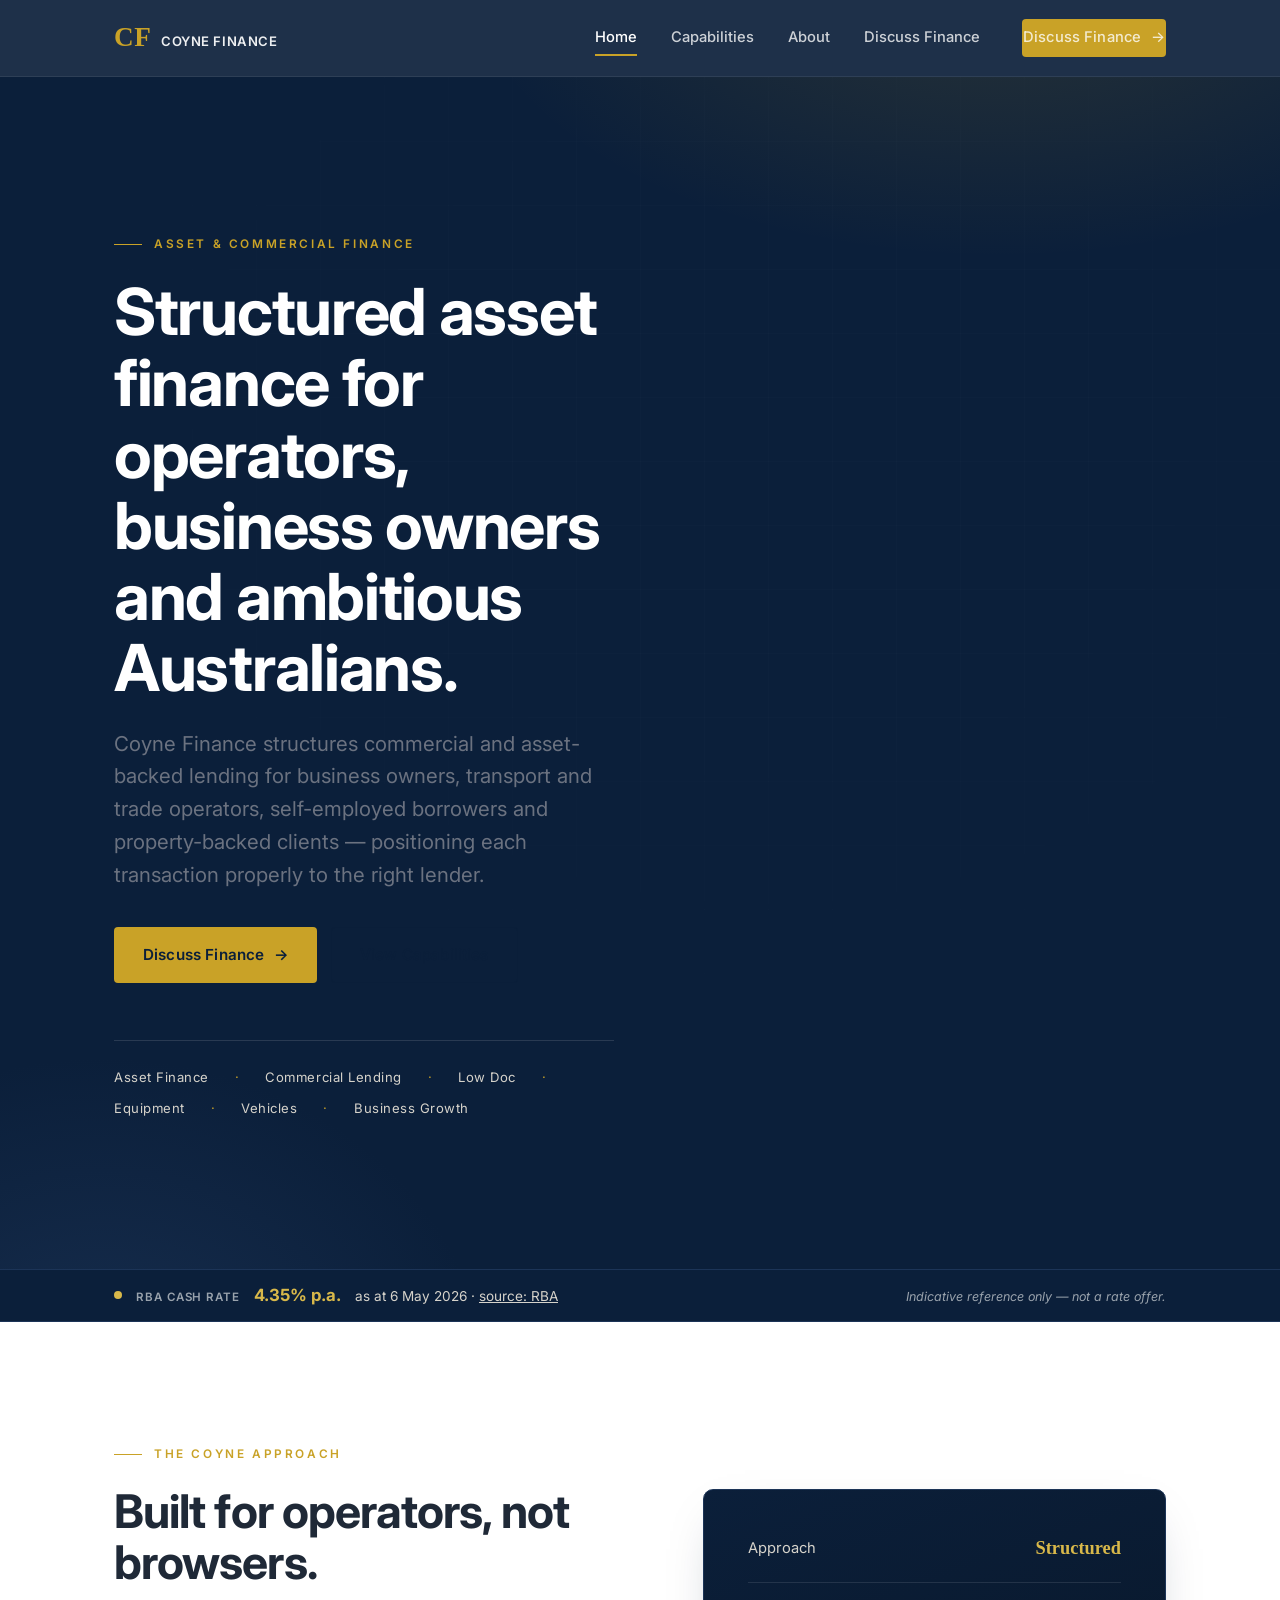
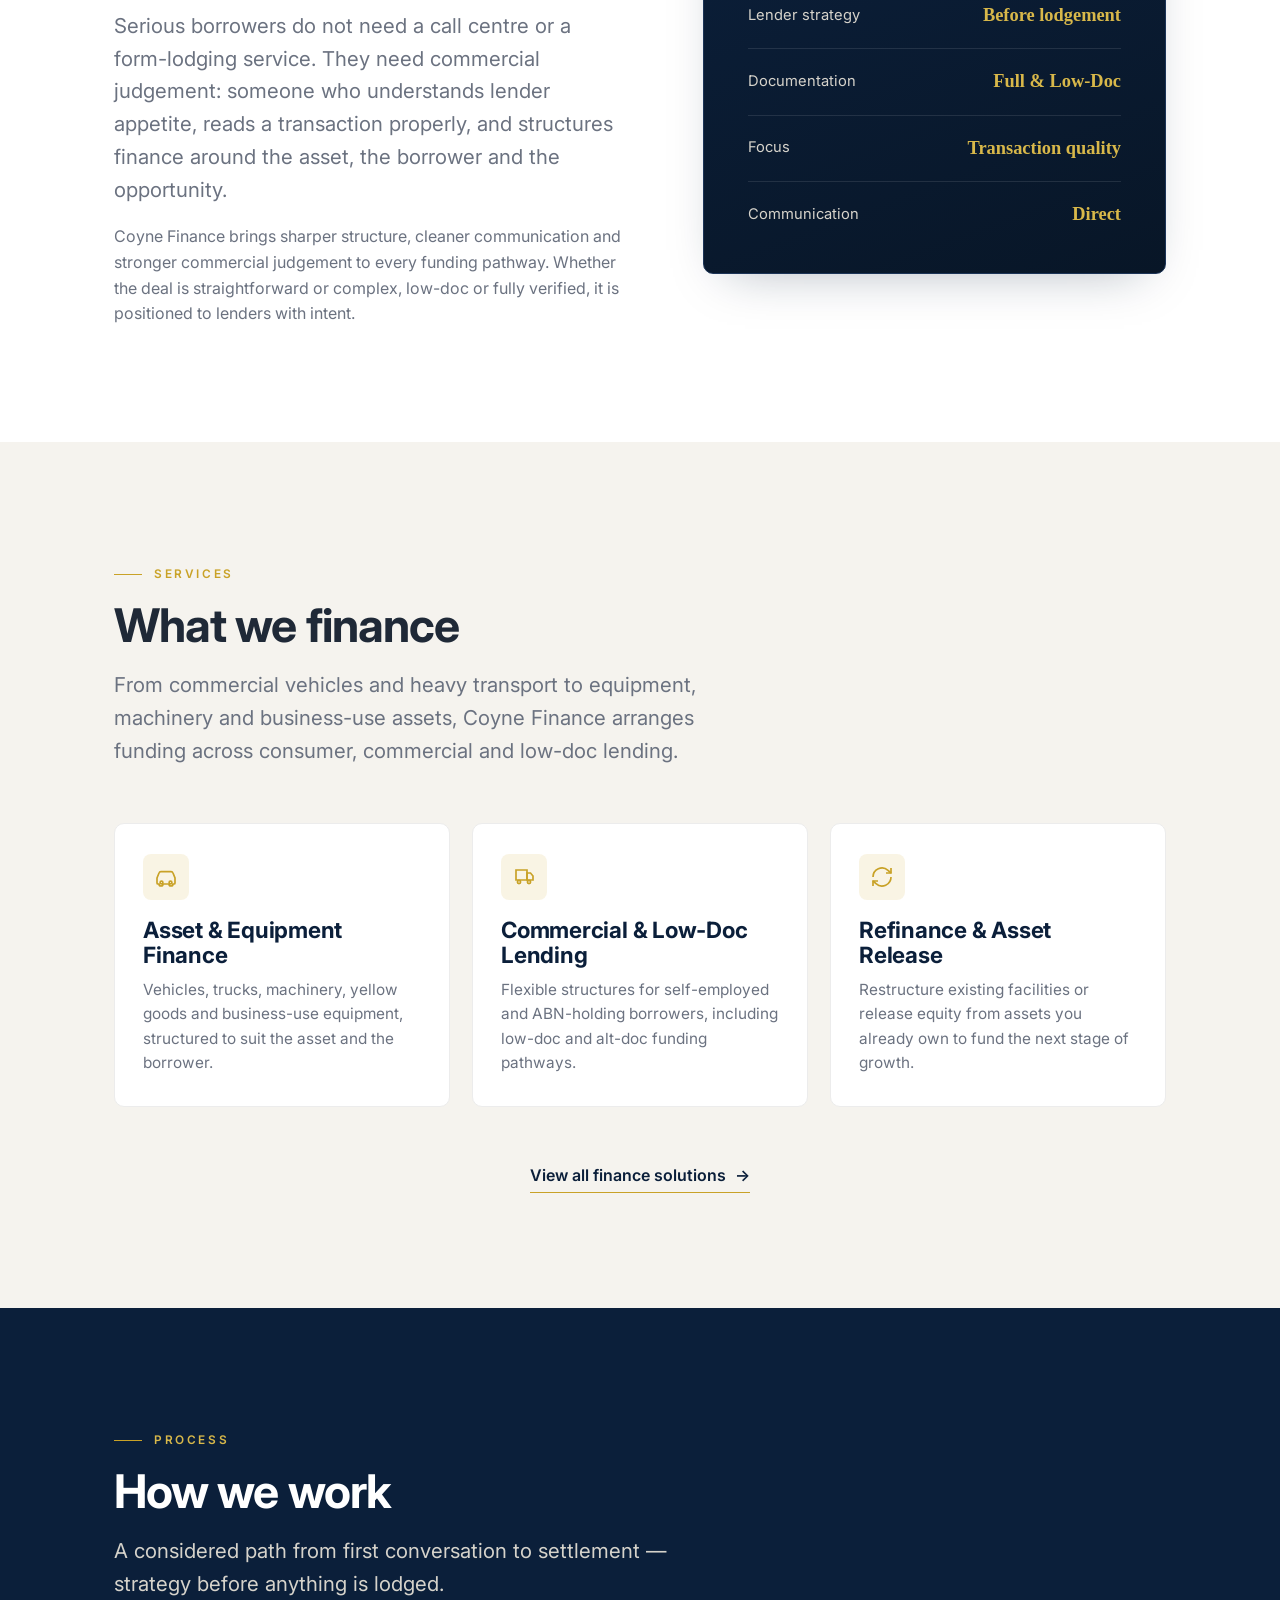
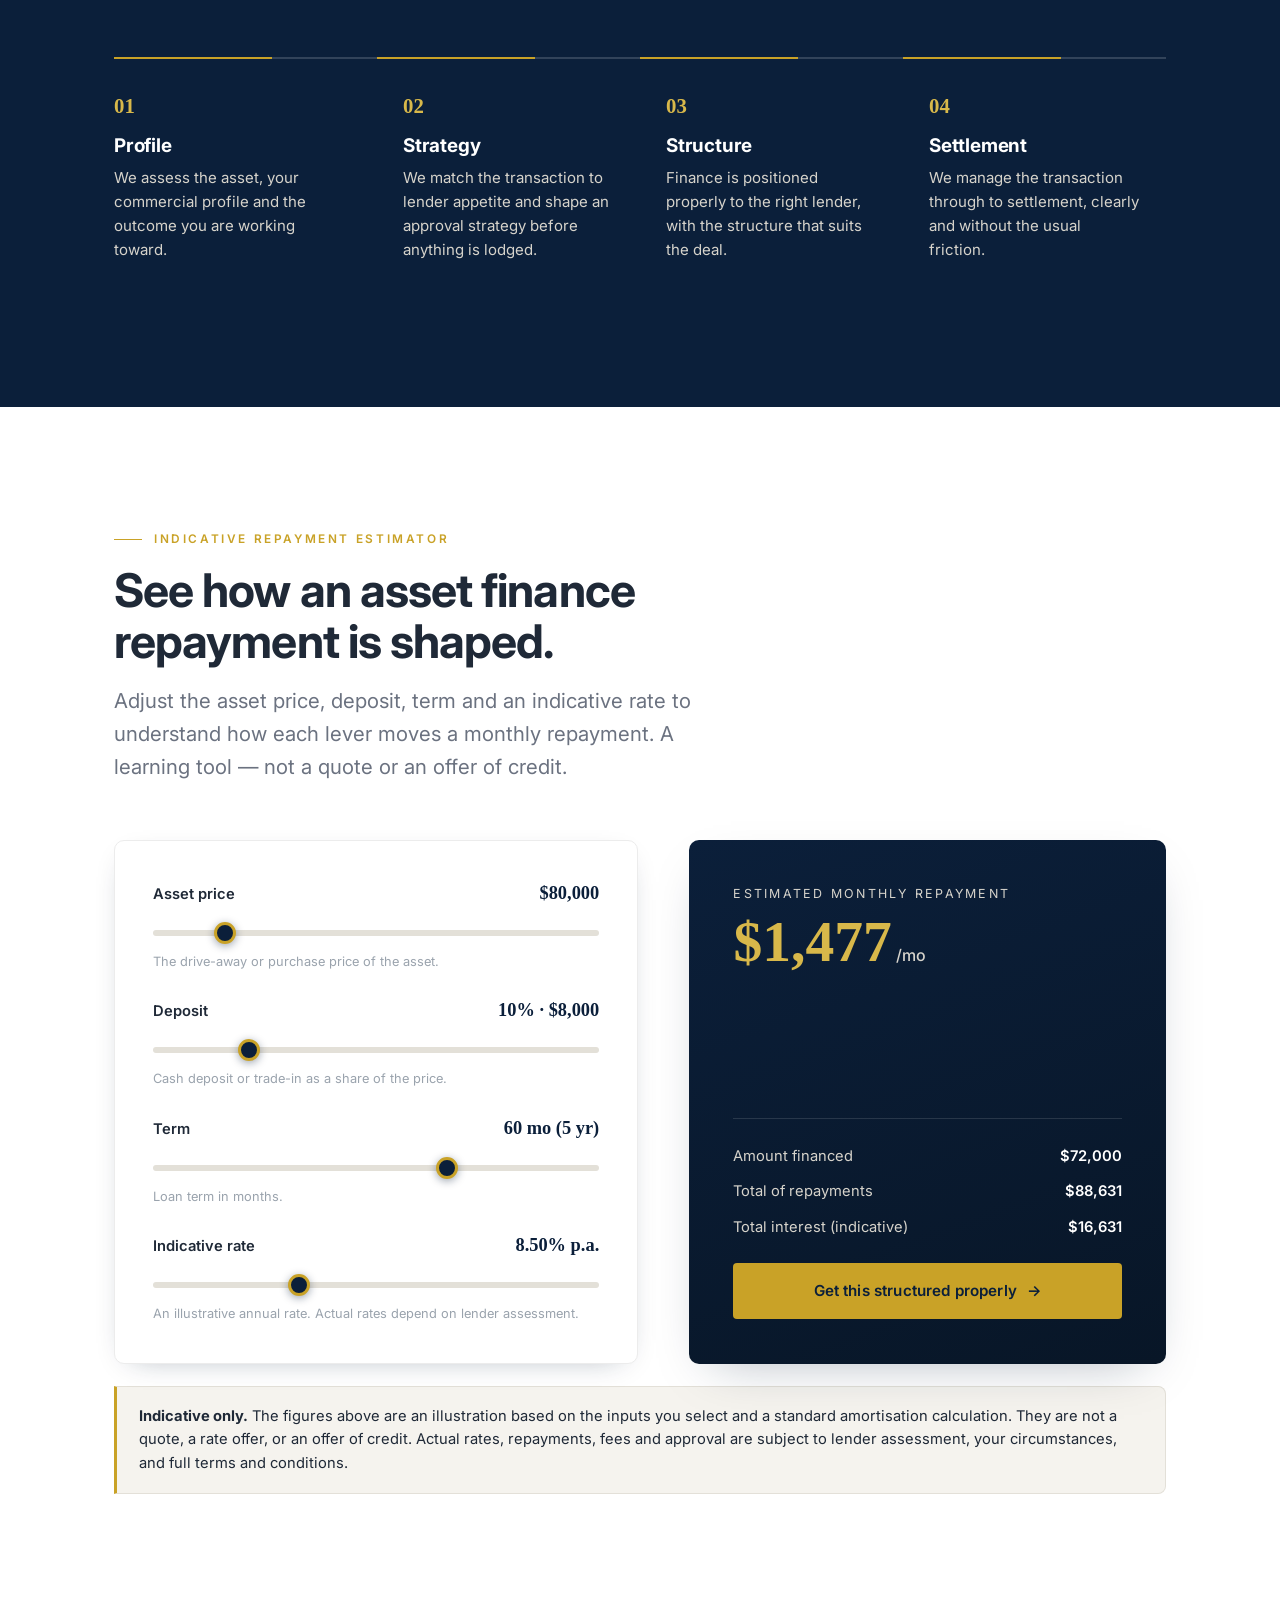
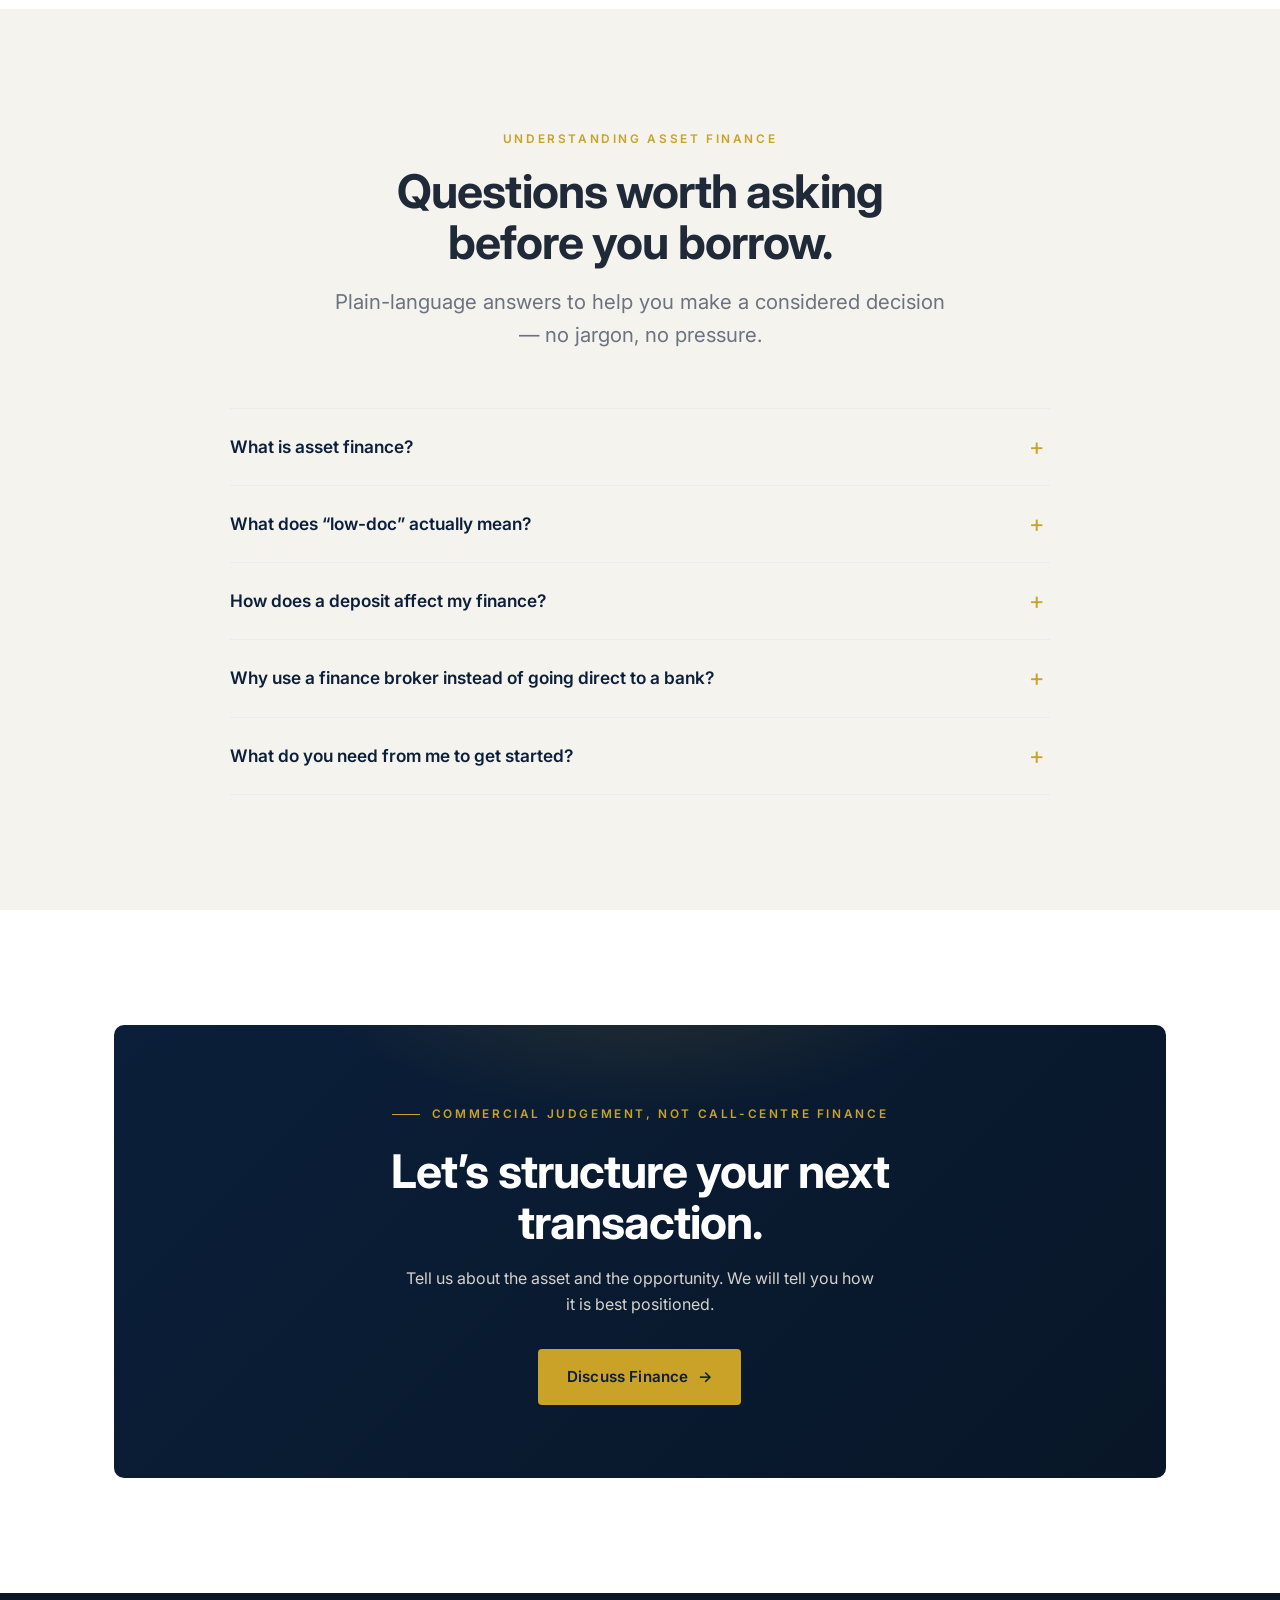
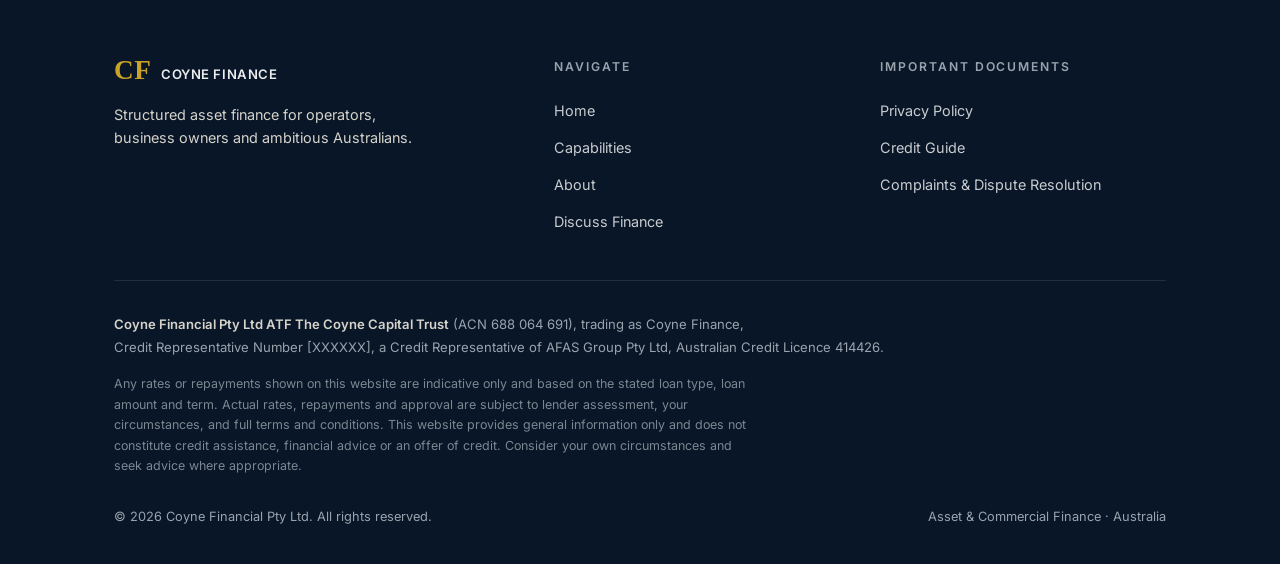
==== index.html @ bd8f5b96 "Launch build: live RBA cash-rate feed, GHL-ready form, deploy config - Add self-updating RBA cash ra" ====
<!DOCTYPE html>
<html lang="en-AU">
<head>
  <meta charset="UTF-8" />
  <meta name="viewport" content="width=device-width, initial-scale=1.0" />
  <title>Coyne Finance | Asset &amp; Commercial Finance · Australia</title>
  <meta name="description" content="Structured asset and commercial finance for business owners, operators and self-employed Australians. Finance positioned properly to lenders, built around the asset, the borrower and the opportunity." />
  <meta name="theme-color" content="#0B1F3A" />
  <link rel="preconnect" href="https://fonts.googleapis.com" />
  <link rel="preconnect" href="https://fonts.gstatic.com" crossorigin />
  <link href="https://fonts.googleapis.com/css2?family=Inter:wght@400;500;600;700&display=swap" rel="stylesheet" />
  <link rel="icon" type="image/svg+xml" href="assets/img/favicon.svg" />
  <link rel="stylesheet" href="assets/css/styles.css" />
</head>
<body>
  <a class="skip-link" href="#main">Skip to content</a>

  <!-- ============ HEADER ============ -->
  <header class="site-header">
    <div class="wrap nav">
      <a class="brand" href="index.html" aria-label="Coyne Finance home">
        <span class="brand__mark">CF</span>
        <span class="brand__name">Coyne Finance</span>
      </a>
      <nav id="nav-links" class="nav__links" aria-label="Primary">
        <a href="index.html" aria-current="page">Home</a>
        <a href="solutions.html">Capabilities</a>
        <a href="about.html">About</a>
        <a href="contact.html">Discuss Finance</a>
        <span class="nav__cta"><a class="btn btn--gold" href="contact.html">Discuss Finance <span class="arrow">→</span></a></span>
      </nav>
      <button class="nav__toggle" aria-label="Toggle menu" aria-expanded="false" aria-controls="nav-links">
        <span></span><span></span><span></span>
      </button>
    </div>
  </header>

  <main id="main">
    <!-- ============ HERO ============ -->
    <section class="hero">
      <div class="wrap">
        <div class="hero__inner">
          <span class="eyebrow" data-reveal>Asset &amp; Commercial Finance</span>
          <h1 class="h-display" data-reveal data-delay="1">Structured asset finance for operators, business owners and ambitious Australians.</h1>
          <p class="lead" data-reveal data-delay="2">Coyne Finance structures commercial and asset-backed lending for business owners, transport and trade operators, self-employed borrowers and property-backed clients — positioning each transaction properly to the right lender.</p>
          <div class="hero__actions" data-reveal data-delay="3">
            <a class="btn btn--gold" href="contact.html">Discuss Finance <span class="arrow">→</span></a>
            <a class="btn btn--ghost" href="solutions.html">View Capabilities</a>
          </div>
          <div class="proof-strip" data-reveal data-delay="4">
            <span>Asset Finance</span><span>Commercial Lending</span><span>Low Doc</span><span>Equipment</span><span>Vehicles</span><span>Business Growth</span>
          </div>
        </div>
      </div>
    </section>

    <!-- ============ LIVE RBA CASH RATE (auto-updated) ============ -->
    <aside class="rate-band" id="rate-band" aria-label="Current RBA cash rate" hidden>
      <div class="wrap rate-band__inner">
        <span class="rate-band__pulse" aria-hidden="true"></span>
        <span class="rate-band__label">RBA cash rate</span>
        <span class="rate-band__value" data-cash-rate>—</span>
        <span class="rate-band__meta">
          as at <time data-cash-rate-effective>—</time> ·
          <a href="https://www.rba.gov.au/statistics/cash-rate/" target="_blank" rel="noopener">source: RBA</a>
        </span>
        <span class="rate-band__note">Indicative reference only — not a rate offer.</span>
      </div>
    </aside>

    <!-- ============ BUILT FOR OPERATORS ============ -->
    <section class="section">
      <div class="wrap split">
        <div data-reveal>
          <span class="eyebrow">The Coyne approach</span>
          <h2 class="mt-s">Built for operators, not browsers.</h2>
          <p class="lead mt-s">Serious borrowers do not need a call centre or a form-lodging service. They need commercial judgement: someone who understands lender appetite, reads a transaction properly, and structures finance around the asset, the borrower and the opportunity.</p>
          <p class="muted mt-s">Coyne Finance brings sharper structure, cleaner communication and stronger commercial judgement to every funding pathway. Whether the deal is straightforward or complex, low-doc or fully verified, it is positioned to lenders with intent.</p>
        </div>
        <div class="panel" data-reveal data-delay="1">
          <div class="panel__row"><span class="k">Approach</span><span class="v">Structured</span></div>
          <div class="panel__row"><span class="k">Lender strategy</span><span class="v">Before lodgement</span></div>
          <div class="panel__row"><span class="k">Documentation</span><span class="v">Full &amp; Low-Doc</span></div>
          <div class="panel__row"><span class="k">Focus</span><span class="v">Transaction quality</span></div>
          <div class="panel__row"><span class="k">Communication</span><span class="v">Direct</span></div>
        </div>
      </div>
    </section>

    <!-- ============ WHAT WE FINANCE ============ -->
    <section class="section section--cream">
      <div class="wrap">
        <div class="s-head" data-reveal>
          <span class="eyebrow">Services</span>
          <h2>What we finance</h2>
          <p class="lead">From commercial vehicles and heavy transport to equipment, machinery and business-use assets, Coyne Finance arranges funding across consumer, commercial and low-doc lending.</p>
        </div>
        <div class="grid grid--3 mt-l">
          <article class="card" data-reveal>
            <div class="card__icon" aria-hidden="true"><svg viewBox="0 0 24 24" fill="none" stroke="currentColor" stroke-width="1.7"><path d="M3 13l2-5a2 2 0 0 1 1.9-1.3h10.2A2 2 0 0 1 19 8l2 5v5a1 1 0 0 1-1 1h-1a2 2 0 0 1-4 0H9a2 2 0 0 1-4 0H4a1 1 0 0 1-1-1z"/><circle cx="7.5" cy="17.5" r="1.4"/><circle cx="16.5" cy="17.5" r="1.4"/></svg></div>
            <h3>Asset &amp; Equipment Finance</h3>
            <p>Vehicles, trucks, machinery, yellow goods and business-use equipment, structured to suit the asset and the borrower.</p>
          </article>
          <article class="card" data-reveal data-delay="1">
            <div class="card__icon" aria-hidden="true"><svg viewBox="0 0 24 24" fill="none" stroke="currentColor" stroke-width="1.7"><path d="M4 5h11v10H4z"/><path d="M15 8h3.5L21 11v4h-6z"/><circle cx="7" cy="17" r="1.6"/><circle cx="17" cy="17" r="1.6"/></svg></div>
            <h3>Commercial &amp; Low-Doc Lending</h3>
            <p>Flexible structures for self-employed and ABN-holding borrowers, including low-doc and alt-doc funding pathways.</p>
          </article>
          <article class="card" data-reveal data-delay="2">
            <div class="card__icon" aria-hidden="true"><svg viewBox="0 0 24 24" fill="none" stroke="currentColor" stroke-width="1.7"><path d="M3 12a9 9 0 0 1 15-6.7L21 8"/><path d="M21 3v5h-5"/><path d="M21 12a9 9 0 0 1-15 6.7L3 16"/><path d="M3 21v-5h5"/></svg></div>
            <h3>Refinance &amp; Asset Release</h3>
            <p>Restructure existing facilities or release equity from assets you already own to fund the next stage of growth.</p>
          </article>
        </div>
        <div class="center mt-l" data-reveal>
          <a class="textlink" href="solutions.html">View all finance solutions <span class="arrow">→</span></a>
        </div>
      </div>
    </section>

    <!-- ============ HOW WE WORK ============ -->
    <section class="section section--navy">
      <div class="wrap">
        <div class="s-head" data-reveal>
          <span class="eyebrow">Process</span>
          <h2>How we work</h2>
          <p class="lead">A considered path from first conversation to settlement — strategy before anything is lodged.</p>
        </div>
        <div class="steps mt-l">
          <div class="step">
            <span class="step__n">01</span>
            <h3>Profile</h3>
            <p>We assess the asset, your commercial profile and the outcome you are working toward.</p>
          </div>
          <div class="step">
            <span class="step__n">02</span>
            <h3>Strategy</h3>
            <p>We match the transaction to lender appetite and shape an approval strategy before anything is lodged.</p>
          </div>
          <div class="step">
            <span class="step__n">03</span>
            <h3>Structure</h3>
            <p>Finance is positioned properly to the right lender, with the structure that suits the deal.</p>
          </div>
          <div class="step">
            <span class="step__n">04</span>
            <h3>Settlement</h3>
            <p>We manage the transaction through to settlement, clearly and without the usual friction.</p>
          </div>
        </div>
      </div>
    </section>

    <!-- ============ CALCULATOR (educational / interactive) ============ -->
    <section class="section" id="calculator">
      <div class="wrap">
        <div class="s-head" data-reveal>
          <span class="eyebrow">Indicative repayment estimator</span>
          <h2>See how an asset finance repayment is shaped.</h2>
          <p class="lead">Adjust the asset price, deposit, term and an indicative rate to understand how each lever moves a monthly repayment. A learning tool — not a quote or an offer of credit.</p>
        </div>

        <div class="calc mt-l" id="calc">
          <div class="calc__controls" data-reveal>
            <div class="field">
              <label for="c-price">Asset price <span class="out" id="o-price">$80,000</span></label>
              <input type="range" id="c-price" min="10000" max="500000" step="5000" value="80000" />
              <p class="field__hint">The drive-away or purchase price of the asset.</p>
            </div>
            <div class="field">
              <label for="c-deposit">Deposit <span class="out" id="o-deposit">10% · $8,000</span></label>
              <input type="range" id="c-deposit" min="0" max="50" step="5" value="10" />
              <p class="field__hint">Cash deposit or trade-in as a share of the price.</p>
            </div>
            <div class="field">
              <label for="c-term">Term <span class="out" id="o-term">60 mo (5 yr)</span></label>
              <input type="range" id="c-term" min="12" max="84" step="12" value="60" />
              <p class="field__hint">Loan term in months.</p>
            </div>
            <div class="field">
              <label for="c-rate">Indicative rate <span class="out" id="o-rate">8.50% p.a.</span></label>
              <input type="range" id="c-rate" min="5" max="16" step="0.25" value="8.5" />
              <p class="field__hint">An illustrative annual rate. Actual rates depend on lender assessment.</p>
            </div>
          </div>

          <div class="calc__result" data-reveal data-delay="1">
            <span class="label">Estimated monthly repayment</span>
            <div class="calc__amount" id="o-repay">$0<small> /mo</small></div>
            <div class="calc__break">
              <div><span class="k">Amount financed</span><span class="v" id="b-financed">$0</span></div>
              <div><span class="k">Total of repayments</span><span class="v" id="b-total">$0</span></div>
              <div><span class="k">Total interest (indicative)</span><span class="v" id="b-interest">$0</span></div>
            </div>
            <div class="calc__cta">
              <a class="btn btn--gold" href="contact.html">Get this structured properly <span class="arrow">→</span></a>
            </div>
          </div>
        </div>

        <p class="note-box" data-reveal>
          <strong>Indicative only.</strong> The figures above are an illustration based on the inputs you select and a standard amortisation calculation. They are not a quote, a rate offer, or an offer of credit. Actual rates, repayments, fees and approval are subject to lender assessment, your circumstances, and full terms and conditions.
        </p>
      </div>
    </section>

    <!-- ============ EDUCATIONAL FAQ ============ -->
    <section class="section section--cream">
      <div class="wrap">
        <div class="s-head s-head--center" data-reveal>
          <span class="eyebrow">Understanding asset finance</span>
          <h2>Questions worth asking before you borrow.</h2>
          <p class="lead" style="margin-inline:auto;">Plain-language answers to help you make a considered decision — no jargon, no pressure.</p>
        </div>

        <div class="faq mt-l" data-reveal>
          <div class="acc">
            <div class="acc__item">
              <button class="acc__btn" aria-expanded="false" aria-controls="faq1">What is asset finance?</button>
              <div class="acc__panel" id="faq1" role="region">
                <div class="acc__panel-inner">
                  <p>Asset finance is funding used to acquire a specific asset — a vehicle, truck, piece of equipment or machinery — where the asset itself typically supports the loan. Because the lender can see exactly what is being funded, these facilities can often be structured more efficiently than unsecured lending.</p>
                  <p>It is commonly used by business owners and operators to acquire productive assets without tying up working capital.</p>
                </div>
              </div>
            </div>
            <div class="acc__item">
              <button class="acc__btn" aria-expanded="false" aria-controls="faq2">What does “low-doc” actually mean?</button>
              <div class="acc__panel" id="faq2" role="region">
                <div class="acc__panel-inner">
                  <p>Low-doc (and alt-doc) lending refers to funding pathways designed for borrowers whose income documentation is more complex than a payslip — typically the self-employed and ABN holders. Instead of standard payslips, lenders may consider other evidence of capacity such as business activity statements, bank statements or an accountant’s declaration, depending on the lender and the structure.</p>
                  <p>Requirements vary between lenders. Part of the work is matching your profile to a lender whose policy suits it.</p>
                </div>
              </div>
            </div>
            <div class="acc__item">
              <button class="acc__btn" aria-expanded="false" aria-controls="faq3">How does a deposit affect my finance?</button>
              <div class="acc__panel" id="faq3" role="region">
                <div class="acc__panel-inner">
                  <p>A deposit (which can include a cash contribution or a trade-in) reduces the amount you need to finance. A lower amount financed generally means lower total interest over the life of the facility, and can influence the structure and the lenders available to you.</p>
                  <p>There is no single “right” deposit — it depends on the asset, your cash flow and your objectives. The estimator above lets you see the effect for yourself.</p>
                </div>
              </div>
            </div>
            <div class="acc__item">
              <button class="acc__btn" aria-expanded="false" aria-controls="faq4">Why use a finance broker instead of going direct to a bank?</button>
              <div class="acc__panel" id="faq4" role="region">
                <div class="acc__panel-inner">
                  <p>A single bank can only offer its own products and its own credit policy. A broker with access to a panel of lenders can position your transaction to the lender most likely to support it — and structure it before anything is lodged, rather than submitting an application and hoping.</p>
                  <p>The aim is fewer wasted enquiries, a structure that suits the deal, and clearer communication throughout.</p>
                </div>
              </div>
            </div>
            <div class="acc__item">
              <button class="acc__btn" aria-expanded="false" aria-controls="faq5">What do you need from me to get started?</button>
              <div class="acc__panel" id="faq5" role="region">
                <div class="acc__panel-inner">
                  <p>To begin, it helps to know the asset you are looking at, the approximate amount, and a little about your business or employment profile. From there we review the detail and come back to you on how the transaction is best structured.</p>
                  <p>You can start the conversation through the <a class="textlink" href="contact.html" style="display:inline;border:0;color:var(--navy);">Discuss Finance</a> form.</p>
                </div>
              </div>
            </div>
          </div>
        </div>
      </div>
    </section>

    <!-- ============ FOUNDER / FINAL CTA ============ -->
    <section class="section">
      <div class="wrap">
        <div class="cta-band" data-reveal>
          <span class="eyebrow" style="justify-content:center;">Commercial judgement, not call-centre finance</span>
          <h2 class="mt-s">Let’s structure your next transaction.</h2>
          <p>Tell us about the asset and the opportunity. We will tell you how it is best positioned.</p>
          <a class="btn btn--gold" href="contact.html">Discuss Finance <span class="arrow">→</span></a>
        </div>
      </div>
    </section>
  </main>

  <!-- ============ FOOTER ============ -->
  <footer class="site-footer">
    <div class="wrap">
      <div class="footer-top">
        <div>
          <a class="brand" href="index.html"><span class="brand__mark">CF</span><span class="brand__name">Coyne Finance</span></a>
          <p class="footer-tagline">Structured asset finance for operators, business owners and ambitious Australians.</p>
        </div>
        <div class="footer-col">
          <h4>Navigate</h4>
          <a href="index.html">Home</a>
          <a href="solutions.html">Capabilities</a>
          <a href="about.html">About</a>
          <a href="contact.html">Discuss Finance</a>
        </div>
        <div class="footer-col">
          <h4>Important documents</h4>
          <a href="privacy.html">Privacy Policy</a>
          <a href="credit-guide.html">Credit Guide</a>
          <a href="complaints.html">Complaints &amp; Dispute Resolution</a>
        </div>
      </div>

      <!-- COMPLIANCE — CONFIRM CREDIT REP NUMBER BEFORE LAUNCH -->
      <div class="compliance">
        <strong>Coyne Financial Pty Ltd ATF The Coyne Capital Trust</strong> (ACN 688 064 691), trading as Coyne Finance,<br />
        Credit Representative Number <!-- TODO: confirm before launch -->[XXXXXX], a Credit Representative of AFAS Group Pty Ltd, Australian Credit Licence 414426.
      </div>
      <p class="disclaimer">
        Any rates or repayments shown on this website are indicative only and based on the stated loan type, loan amount and term. Actual rates, repayments and approval are subject to lender assessment, your circumstances, and full terms and conditions. This website provides general information only and does not constitute credit assistance, financial advice or an offer of credit. Consider your own circumstances and seek advice where appropriate.
      </p>

      <div class="footer-bottom">
        <span>© <span id="year">2026</span> Coyne Financial Pty Ltd. All rights reserved.</span>
        <span>Asset &amp; Commercial Finance · Australia</span>
      </div>
    </div>
  </footer>

  <script src="assets/js/main.js"></script>
</body>
</html>
---- assets/css/styles.css ----
/* =====================================================================
   Coyne Finance — Brand Stylesheet
   Palette + type drawn directly from the approved Brand Guidelines (v1.0)
   Navy #0B1F3A · Gold #C9A227 · Ink #1F2937 · Cream #F5F3EE
   ===================================================================== */

:root {
  /* Brand palette (exact from brand guide) */
  --navy:        #0B1F3A;
  --navy-deep:   #081627;
  --navy-line:   #1c3457;
  --gold:        #C9A227;
  --gold-soft:   #D8B84A;
  --ink:         #1F2937;
  --slate:       #6B7280;
  --mist:        #9AA3AD;
  --green:       #2F6B3F;
  --red:         #9B2C2C;
  --stone:       #D6D3CB;
  --stone-light: #E3E0D8;
  --cream:       #F5F3EE;
  --line:        #ECECEC;
  --white:       #FFFFFF;

  /* Type */
  --serif: Georgia, "Times New Roman", "Liberation Serif", serif;
  --sans: "Inter", -apple-system, BlinkMacSystemFont, "Helvetica Neue", Arial, sans-serif;

  /* System */
  --maxw: 1180px;
  --gutter: clamp(20px, 5vw, 64px);
  --radius: 4px;
  --radius-lg: 10px;
  --shadow: 0 18px 50px -24px rgba(11, 31, 58, 0.35);
  --shadow-soft: 0 8px 30px -18px rgba(11, 31, 58, 0.45);
  --ease: cubic-bezier(0.22, 1, 0.36, 1);
}

/* ---------- Reset ---------- */
*, *::before, *::after { box-sizing: border-box; }
* { margin: 0; }
html { scroll-behavior: smooth; -webkit-text-size-adjust: 100%; }
@media (prefers-reduced-motion: reduce) {
  html { scroll-behavior: auto; }
  *, *::before, *::after { animation-duration: 0.001ms !important; transition-duration: 0.001ms !important; }
}
body {
  font-family: var(--sans);
  color: var(--ink);
  background: var(--white);
  line-height: 1.6;
  -webkit-font-smoothing: antialiased;
  text-rendering: optimizeLegibility;
}
img { max-width: 100%; display: block; }
a { color: inherit; text-decoration: none; }
button { font-family: inherit; cursor: pointer; }
:focus-visible { outline: 2px solid var(--gold); outline-offset: 3px; }

/* ---------- Layout ---------- */
.wrap { max-width: var(--maxw); margin: 0 auto; padding-inline: var(--gutter); }
.section { padding-block: clamp(64px, 9vw, 128px); }
.section--tight { padding-block: clamp(48px, 6vw, 80px); }
.section--cream { background: var(--cream); }
.section--navy { background: var(--navy); color: var(--white); }
.section--stone { background: var(--stone-light); }

/* ---------- Type scale ---------- */
.eyebrow {
  font-size: 0.74rem;
  letter-spacing: 0.22em;
  text-transform: uppercase;
  font-weight: 600;
  color: var(--gold);
  display: inline-flex;
  align-items: center;
  gap: 12px;
}
.eyebrow::before {
  content: "";
  width: 28px; height: 1px;
  background: var(--gold);
  display: inline-block;
}
.section--navy .eyebrow { color: var(--gold-soft); }

h1, h2, h3 { line-height: 1.1; font-weight: 700; letter-spacing: -0.02em; }
.h-display { font-size: clamp(2.3rem, 5.4vw, 4.05rem); }
h2 { font-size: clamp(1.85rem, 3.8vw, 2.9rem); }
h3 { font-size: clamp(1.15rem, 2vw, 1.4rem); letter-spacing: -0.01em; }
.lead { font-size: clamp(1.05rem, 1.6vw, 1.28rem); color: var(--slate); max-width: 56ch; }
.section--navy .lead { color: var(--stone); }
.muted { color: var(--slate); }

/* ---------- Buttons ---------- */
.btn {
  display: inline-flex; align-items: center; justify-content: center; gap: 10px;
  font-size: 0.95rem; font-weight: 600; letter-spacing: 0.01em;
  padding: 15px 28px; border-radius: var(--radius);
  border: 1px solid transparent; transition: transform .35s var(--ease), background .25s, color .25s, border-color .25s, box-shadow .35s;
  will-change: transform;
}
.btn .arrow { transition: transform .35s var(--ease); }
.btn:hover .arrow { transform: translateX(4px); }
.btn--gold { background: var(--gold); color: var(--navy); }
.btn--gold:hover { background: var(--gold-soft); box-shadow: 0 12px 30px -12px rgba(201,162,39,.6); transform: translateY(-2px); }
.btn--ghost { background: transparent; color: var(--navy); border-color: rgba(11,31,58,.22); }
.btn--ghost:hover { border-color: var(--navy); background: var(--navy); color: var(--white); transform: translateY(-2px); }
.section--navy .btn--ghost { color: var(--white); border-color: rgba(255,255,255,.28); }
.section--navy .btn--ghost:hover { background: var(--white); color: var(--navy); border-color: var(--white); }

.textlink {
  display: inline-flex; align-items: center; gap: 9px;
  font-weight: 600; color: var(--navy); border-bottom: 1px solid var(--gold);
  padding-bottom: 3px; transition: gap .3s var(--ease), color .25s;
}
.section--navy .textlink { color: var(--white); }
.textlink:hover { gap: 14px; color: var(--gold); }

/* ====================================================================
   HEADER / NAV
   ==================================================================== */
.site-header {
  position: sticky; top: 0; z-index: 60;
  background: rgba(11,31,58,0.92);
  backdrop-filter: saturate(140%) blur(10px);
  border-bottom: 1px solid rgba(255,255,255,.07);
  transition: background .3s, box-shadow .3s;
}
.site-header.is-scrolled { background: rgba(8,22,39,0.97); box-shadow: 0 10px 30px -20px rgba(0,0,0,.8); }
.nav { display: flex; align-items: center; justify-content: space-between; height: 76px; }
.brand { display: flex; align-items: baseline; gap: 10px; color: var(--white); }
.brand__mark { font-family: var(--serif); font-weight: 700; font-size: 1.7rem; color: var(--gold); letter-spacing: .02em; line-height: 1; }
.brand__name { font-weight: 600; letter-spacing: .04em; font-size: .82rem; text-transform: uppercase; color: var(--white); opacity: .92; }
.nav__links { display: flex; align-items: center; gap: 34px; }
.nav__links a { color: rgba(255,255,255,.78); font-size: .92rem; font-weight: 500; position: relative; padding: 6px 0; transition: color .25s; }
.nav__links a::after { content:""; position:absolute; left:0; bottom:0; height:1.5px; width:0; background: var(--gold); transition: width .3s var(--ease); }
.nav__links a:hover, .nav__links a[aria-current="page"] { color: var(--white); }
.nav__links a:hover::after, .nav__links a[aria-current="page"]::after { width: 100%; }
.nav__cta { margin-left: 8px; }
.nav__toggle { display: none; background: none; border: 0; width: 44px; height: 44px; position: relative; }
.nav__toggle span { position:absolute; left: 10px; right: 10px; height: 2px; background: var(--white); transition: transform .3s var(--ease), opacity .2s; }
.nav__toggle span:nth-child(1){ top: 15px; } .nav__toggle span:nth-child(2){ top: 21px; } .nav__toggle span:nth-child(3){ top: 27px; }
.nav__toggle[aria-expanded="true"] span:nth-child(1){ transform: translateY(6px) rotate(45deg); }
.nav__toggle[aria-expanded="true"] span:nth-child(2){ opacity: 0; }
.nav__toggle[aria-expanded="true"] span:nth-child(3){ transform: translateY(-6px) rotate(-45deg); }

@media (max-width: 880px) {
  .nav__toggle { display: block; }
  .nav__links {
    position: fixed; inset: 76px 0 auto 0; flex-direction: column; gap: 0;
    background: var(--navy-deep); padding: 8px var(--gutter) 28px;
    border-bottom: 1px solid rgba(255,255,255,.08);
    transform: translateY(-12px); opacity: 0; pointer-events: none; transition: transform .3s var(--ease), opacity .3s;
  }
  .nav__links.is-open { transform: translateY(0); opacity: 1; pointer-events: auto; }
  .nav__links a { width: 100%; padding: 16px 0; border-bottom: 1px solid rgba(255,255,255,.07); font-size: 1.05rem; }
  .nav__links .nav__cta { width: 100%; margin: 18px 0 0; }
  .nav__links .btn { width: 100%; }
}

/* ====================================================================
   HERO
   ==================================================================== */
.hero {
  position: relative; background: var(--navy); color: var(--white); overflow: hidden;
  padding-block: clamp(80px, 12vw, 150px);
}
.hero::before {
  content:""; position:absolute; inset:0;
  background:
    radial-gradient(900px 500px at 78% -10%, rgba(201,162,39,.16), transparent 60%),
    radial-gradient(700px 600px at 8% 110%, rgba(28,52,87,.7), transparent 55%);
  pointer-events: none;
}
.hero::after {
  content:""; position:absolute; inset:0; opacity:.5; pointer-events:none;
  background-image: linear-gradient(rgba(255,255,255,.025) 1px, transparent 1px), linear-gradient(90deg, rgba(255,255,255,.025) 1px, transparent 1px);
  background-size: 64px 64px;
  -webkit-mask-image: radial-gradient(80% 70% at 60% 30%, #000 30%, transparent 75%);
  mask-image: radial-gradient(80% 70% at 60% 30%, #000 30%, transparent 75%);
}
.hero .wrap { position: relative; z-index: 2; }
.hero__inner { max-width: 50ch; }
.hero h1 { margin-top: 22px; }
.hero .lead { margin-top: 24px; }
.hero__actions { display: flex; flex-wrap: wrap; gap: 14px; margin-top: 36px; }
.proof-strip {
  margin-top: 56px; padding-top: 26px; border-top: 1px solid rgba(255,255,255,.12);
  display: flex; flex-wrap: wrap; gap: 10px 26px;
  font-size: .82rem; letter-spacing: .04em; color: var(--stone);
}
.proof-strip span { display: inline-flex; align-items: center; gap: 26px; }
.proof-strip span::after { content:"·"; color: var(--gold); }
.proof-strip span:last-child::after { display: none; }

/* ====================================================================
   GENERIC SECTION HEADER
   ==================================================================== */
.s-head { max-width: 62ch; }
.s-head h2 { margin-top: 16px; }
.s-head .lead { margin-top: 18px; }
.s-head--center { margin-inline: auto; text-align: center; }
.s-head--center .eyebrow::before { display: none; }

/* ---------- Split feature ---------- */
.split { display: grid; grid-template-columns: 1.05fr .95fr; gap: clamp(36px, 6vw, 88px); align-items: center; }
@media (max-width: 820px){ .split { grid-template-columns: 1fr; } }
.split p + p { margin-top: 18px; }
.panel {
  background: linear-gradient(160deg, var(--navy), var(--navy-deep));
  border: 1px solid var(--navy-line); border-radius: var(--radius-lg);
  color: var(--white); padding: clamp(28px, 4vw, 44px); box-shadow: var(--shadow);
}
.panel__row { display: flex; align-items: center; justify-content: space-between; gap: 16px; padding: 18px 0; border-bottom: 1px solid rgba(255,255,255,.1); }
.panel__row:last-child { border-bottom: 0; padding-bottom: 0; }
.panel__row:first-child { padding-top: 0; }
.panel__row .k { color: var(--stone); font-size: .92rem; }
.panel__row .v { color: var(--gold-soft); font-weight: 600; font-family: var(--serif); font-size: 1.15rem; }

/* ====================================================================
   CARDS / TILES
   ==================================================================== */
.grid { display: grid; gap: 22px; }
.grid--3 { grid-template-columns: repeat(3, 1fr); }
.grid--2 { grid-template-columns: repeat(2, 1fr); }
@media (max-width: 900px){ .grid--3 { grid-template-columns: 1fr 1fr; } }
@media (max-width: 620px){ .grid--3, .grid--2 { grid-template-columns: 1fr; } }

.card {
  background: var(--white); border: 1px solid var(--line); border-radius: var(--radius-lg);
  padding: 30px 28px; transition: transform .4s var(--ease), box-shadow .4s var(--ease), border-color .3s;
  position: relative; overflow: hidden;
}
.card::after { content:""; position:absolute; left:0; top:0; height:3px; width:0; background: var(--gold); transition: width .4s var(--ease); }
.card:hover { transform: translateY(-5px); box-shadow: var(--shadow-soft); border-color: var(--stone); }
.card:hover::after { width: 100%; }
.card__num { font-family: var(--serif); color: var(--gold); font-size: 1rem; font-weight: 700; letter-spacing: .08em; }
.card h3 { margin: 14px 0 10px; color: var(--navy); }
.card p { color: var(--slate); font-size: .96rem; }
.card__icon {
  width: 46px; height: 46px; border-radius: 8px; display: grid; place-items: center; margin-bottom: 18px;
  background: rgba(201,162,39,.12); color: var(--gold);
}
.card__icon svg { width: 24px; height: 24px; }

/* category cards (capabilities) */
.cat { padding: 26px 24px; }
.cat h3 { font-size: 1.12rem; }
.cat p { font-size: .92rem; }

/* ====================================================================
   PROCESS STEPS
   ==================================================================== */
.steps { display: grid; grid-template-columns: repeat(4, 1fr); gap: 0; counter-reset: step; }
@media (max-width: 860px){ .steps { grid-template-columns: 1fr 1fr; gap: 24px; } }
@media (max-width: 520px){ .steps { grid-template-columns: 1fr; } }
.step { padding: 30px 26px 30px 0; border-top: 2px solid rgba(255,255,255,.16); position: relative; }
.steps .step + .step { padding-left: 26px; }
.step__n { font-family: var(--serif); color: var(--gold-soft); font-size: 1.3rem; font-weight: 700; }
.step h3 { color: var(--white); margin: 14px 0 9px; font-size: 1.18rem; }
.step p { color: var(--stone); font-size: .94rem; }
.step::before { content:""; position:absolute; top:-2px; left:0; height:2px; width:0; background: var(--gold); transition: width .6s var(--ease); }
.step.in-view::before { width: 60%; }

/* ====================================================================
   CALCULATOR (educational, interactive)
   ==================================================================== */
.calc { display: grid; grid-template-columns: 1.1fr 1fr; gap: clamp(28px, 4vw, 56px); align-items: stretch; }
@media (max-width: 880px){ .calc { grid-template-columns: 1fr; } }
.calc__controls { background: var(--white); border: 1px solid var(--line); border-radius: var(--radius-lg); padding: clamp(26px, 3vw, 38px); box-shadow: var(--shadow-soft); }
.field { margin-bottom: 24px; }
.field:last-child { margin-bottom: 0; }
.field label { display: flex; justify-content: space-between; align-items: baseline; font-weight: 600; font-size: .92rem; color: var(--ink); margin-bottom: 10px; }
.field label .out { font-family: var(--serif); color: var(--navy); font-size: 1.15rem; }
input[type="range"]{ -webkit-appearance:none; appearance:none; width:100%; height:6px; border-radius:6px; background: var(--stone-light); outline: none; }
input[type="range"]::-webkit-slider-thumb{ -webkit-appearance:none; width:22px; height:22px; border-radius:50%; background: var(--navy); border: 3px solid var(--gold); cursor: pointer; transition: transform .15s; box-shadow: 0 2px 8px rgba(11,31,58,.4); }
input[type="range"]::-webkit-slider-thumb:active{ transform: scale(1.15); }
input[type="range"]::-moz-range-thumb{ width:18px; height:18px; border-radius:50%; background: var(--navy); border: 3px solid var(--gold); cursor: pointer; }
.field__hint { font-size: .8rem; color: var(--mist); margin-top: 8px; }

.calc__result {
  background: linear-gradient(160deg, var(--navy), var(--navy-deep));
  border-radius: var(--radius-lg); color: var(--white); padding: clamp(28px, 4vw, 44px);
  display: flex; flex-direction: column; box-shadow: var(--shadow);
}
.calc__result .label { font-size: .78rem; letter-spacing: .18em; text-transform: uppercase; color: var(--stone); }
.calc__amount { font-family: var(--serif); font-size: clamp(2.6rem, 6vw, 3.6rem); font-weight: 700; color: var(--gold-soft); line-height: 1.05; margin: 8px 0 2px; }
.calc__amount small { font-size: 1rem; color: var(--stone); font-family: var(--sans); font-weight: 500; }
.calc__break { margin-top: auto; padding-top: 26px; border-top: 1px solid rgba(255,255,255,.12); display: grid; gap: 12px; }
.calc__break div { display: flex; justify-content: space-between; font-size: .92rem; }
.calc__break .k { color: var(--stone); }
.calc__break .v { color: var(--white); font-weight: 600; }
.calc__cta { margin-top: 24px; }
.calc__cta .btn { width: 100%; }

/* ====================================================================
   EDUCATIONAL FAQ / ACCORDION
   ==================================================================== */
.faq { max-width: 820px; margin-inline: auto; }
.acc { border-top: 1px solid var(--line); }
.acc__item { border-bottom: 1px solid var(--line); }
.acc__btn { width: 100%; text-align: left; background: none; border: 0; padding: 26px 48px 26px 0; position: relative; font-size: 1.08rem; font-weight: 600; color: var(--navy); line-height: 1.4; }
.acc__btn::after { content:"+"; position:absolute; right: 6px; top: 50%; transform: translateY(-50%); font-size: 1.5rem; color: var(--gold); font-weight: 400; transition: transform .35s var(--ease); }
.acc__btn[aria-expanded="true"]::after { transform: translateY(-50%) rotate(45deg); }
.acc__panel { overflow: hidden; height: 0; transition: height .4s var(--ease); }
.acc__panel-inner { padding: 0 48px 28px 0; color: var(--slate); font-size: 1rem; }
.acc__panel-inner p + p { margin-top: 14px; }

/* ====================================================================
   CONTACT / FORM
   ==================================================================== */
.contact-grid { display: grid; grid-template-columns: .85fr 1.15fr; gap: clamp(32px, 5vw, 72px); align-items: start; }
@media (max-width: 880px){ .contact-grid { grid-template-columns: 1fr; } }
.form-note { background: var(--cream); border-left: 3px solid var(--gold); padding: 20px 22px; border-radius: 0 8px 8px 0; color: var(--ink); font-size: .96rem; }
.contact-list { margin-top: 30px; display: grid; gap: 18px; }
.contact-list .ci { display: flex; gap: 14px; align-items: flex-start; }
.contact-list .ci svg { width: 20px; height: 20px; color: var(--gold); flex: none; margin-top: 3px; }
.contact-list .ci .t { font-size: .78rem; letter-spacing: .12em; text-transform: uppercase; color: var(--mist); }
.contact-list .ci .d { font-weight: 600; color: var(--navy); }

form.enquiry { background: var(--white); border: 1px solid var(--line); border-radius: var(--radius-lg); padding: clamp(26px, 4vw, 40px); box-shadow: var(--shadow-soft); }
.form-row { display: grid; grid-template-columns: 1fr 1fr; gap: 18px; }
@media (max-width: 560px){ .form-row { grid-template-columns: 1fr; } }
.form-group { margin-bottom: 18px; }
.form-group label { display: block; font-size: .85rem; font-weight: 600; color: var(--ink); margin-bottom: 8px; }
.form-group label .req { color: var(--gold); }
.form-control {
  width: 100%; padding: 13px 15px; border: 1px solid var(--stone); border-radius: var(--radius);
  font-family: inherit; font-size: .97rem; color: var(--ink); background: var(--white); transition: border-color .2s, box-shadow .2s;
}
.form-control:focus { outline: none; border-color: var(--navy); box-shadow: 0 0 0 3px rgba(11,31,58,.08); }
textarea.form-control { resize: vertical; min-height: 120px; }
.form-control.invalid { border-color: var(--red); box-shadow: 0 0 0 3px rgba(155,44,44,.08); }
.error-msg { color: var(--red); font-size: .8rem; margin-top: 6px; display: none; }
.error-msg.show { display: block; }
.form-submit { margin-top: 8px; }
.form-submit .btn { width: 100%; }
.form-submit .btn[disabled] { opacity: .65; cursor: progress; }
.form-error { display: none; margin-top: 14px; padding: 12px 16px; border-radius: var(--radius); background: rgba(155,44,44,.08); border-left: 3px solid var(--red); color: var(--red); font-size: .9rem; }
.form-error.show { display: block; }
.form-success {
  display: none; text-align: center; padding: 40px 20px;
}
.form-success.show { display: block; }
.form-success .tick { width: 64px; height: 64px; border-radius: 50%; background: rgba(47,107,63,.12); color: var(--green); display: grid; place-items: center; margin: 0 auto 20px; }
.form-success h3 { color: var(--navy); }
.form-success p { color: var(--slate); margin-top: 10px; max-width: 42ch; margin-inline: auto; }

/* ====================================================================
   CTA BAND
   ==================================================================== */
.cta-band { background: linear-gradient(135deg, var(--navy), var(--navy-deep)); color: var(--white); border-radius: var(--radius-lg); padding: clamp(40px, 6vw, 72px); text-align: center; position: relative; overflow: hidden; }
.cta-band::before { content:""; position:absolute; inset:0; background: radial-gradient(600px 300px at 50% -20%, rgba(201,162,39,.18), transparent 60%); }
.cta-band > * { position: relative; }
.cta-band h2 { max-width: 20ch; margin-inline: auto; }
.cta-band p { color: var(--stone); max-width: 48ch; margin: 18px auto 32px; }

/* ====================================================================
   FOOTER + COMPLIANCE
   ==================================================================== */
.site-footer { background: var(--navy-deep); color: var(--stone); padding-block: 64px 36px; font-size: .9rem; }
.footer-top { display: grid; grid-template-columns: 1.4fr 1fr 1fr; gap: 40px; padding-bottom: 40px; border-bottom: 1px solid rgba(255,255,255,.1); }
@media (max-width: 760px){ .footer-top { grid-template-columns: 1fr; gap: 28px; } }
.footer-tagline { color: var(--stone); max-width: 34ch; margin-top: 18px; }
.footer-col h4 { font-size: .76rem; letter-spacing: .16em; text-transform: uppercase; color: var(--mist); margin-bottom: 16px; font-weight: 600; }
.footer-col a { display: block; color: rgba(255,255,255,.78); padding: 7px 0; transition: color .2s; }
.footer-col a:hover { color: var(--gold-soft); }
.compliance { margin-top: 32px; color: var(--mist); font-size: .82rem; line-height: 1.7; }
.compliance strong { color: var(--stone); font-weight: 600; }
.disclaimer { margin-top: 16px; color: rgba(154,163,173,.8); font-size: .78rem; line-height: 1.65; max-width: 80ch; }
.footer-bottom { display: flex; flex-wrap: wrap; justify-content: space-between; gap: 12px; margin-top: 30px; color: var(--mist); font-size: .8rem; }

/* ====================================================================
   LEGAL / DOC PAGES
   ==================================================================== */
.doc { max-width: 800px; }
.doc h2 { color: var(--navy); margin-top: 44px; font-size: 1.5rem; }
.doc h2:first-of-type { margin-top: 8px; }
.doc h3 { color: var(--navy); margin-top: 26px; font-size: 1.12rem; }
.doc p, .doc li { color: var(--ink); margin-top: 14px; line-height: 1.75; }
.doc ul { margin-top: 12px; padding-left: 22px; }
.doc li { margin-top: 8px; }
.doc .meta { color: var(--slate); font-size: .9rem; }
.page-hero { background: var(--navy); color: var(--white); padding-block: clamp(64px, 9vw, 104px); position: relative; overflow: hidden; }
.page-hero::before { content:""; position:absolute; inset:0; background: radial-gradient(700px 400px at 85% -20%, rgba(201,162,39,.14), transparent 60%); }
.page-hero .wrap { position: relative; }
.page-hero h1 { margin-top: 18px; }
.page-hero .lead { margin-top: 18px; }

.note-box { background: var(--cream); border: 1px solid var(--stone-light); border-left: 3px solid var(--gold); padding: 18px 22px; border-radius: 0 8px 8px 0; color: var(--ink); font-size: .92rem; margin-top: 22px; }

/* ====================================================================
   SCROLL REVEAL
   ==================================================================== */
[data-reveal] { opacity: 0; transform: translateY(26px); transition: opacity .7s var(--ease), transform .7s var(--ease); }
[data-reveal].in-view { opacity: 1; transform: none; }
[data-reveal][data-delay="1"]{ transition-delay: .08s; }
[data-reveal][data-delay="2"]{ transition-delay: .16s; }
[data-reveal][data-delay="3"]{ transition-delay: .24s; }
[data-reveal][data-delay="4"]{ transition-delay: .32s; }

/* utility */
.center { text-align: center; }
.mt-s { margin-top: 22px; } .mt-m { margin-top: 36px; } .mt-l { margin-top: 56px; }
.skip-link { position: absolute; left: -999px; top: 0; background: var(--gold); color: var(--navy); padding: 10px 16px; z-index: 100; border-radius: 0 0 6px 0; }
.skip-link:focus { left: 0; }

/* =====================================================================
   Live RBA cash-rate band (auto-updated from data/rates.json)
   ===================================================================== */
.rate-band {
  background: var(--navy);
  color: var(--cream);
  border-top: 1px solid var(--navy-line);
  border-bottom: 1px solid var(--navy-line);
}
.rate-band__inner {
  display: flex;
  flex-wrap: wrap;
  align-items: baseline;
  gap: 8px 14px;
  padding-top: 12px;
  padding-bottom: 12px;
  font-size: 0.95rem;
}
.rate-band__pulse {
  align-self: center;
  width: 8px;
  height: 8px;
  border-radius: 50%;
  background: var(--gold-soft);
  box-shadow: 0 0 0 0 rgba(216, 184, 74, 0.6);
  animation: ratePulse 2.4s var(--ease) infinite;
}
.rate-band__label {
  text-transform: uppercase;
  letter-spacing: 0.08em;
  font-size: 0.72rem;
  font-weight: 600;
  color: var(--mist);
}
.rate-band__value {
  font-weight: 700;
  font-size: 1.05rem;
  color: var(--gold-soft);
}
.rate-band__meta { color: var(--stone); font-size: 0.85rem; }
.rate-band__meta a { color: var(--stone); text-decoration: underline; }
.rate-band__meta a:hover { color: var(--white); }
.rate-band__note {
  margin-left: auto;
  color: var(--mist);
  font-size: 0.78rem;
  font-style: italic;
}
@keyframes ratePulse {
  0%   { box-shadow: 0 0 0 0 rgba(216, 184, 74, 0.55); }
  70%  { box-shadow: 0 0 0 9px rgba(216, 184, 74, 0); }
  100% { box-shadow: 0 0 0 0 rgba(216, 184, 74, 0); }
}
@media (prefers-reduced-motion: reduce) {
  .rate-band__pulse { animation: none; }
}
@media (max-width: 640px) {
  .rate-band__note { margin-left: 0; width: 100%; }
}
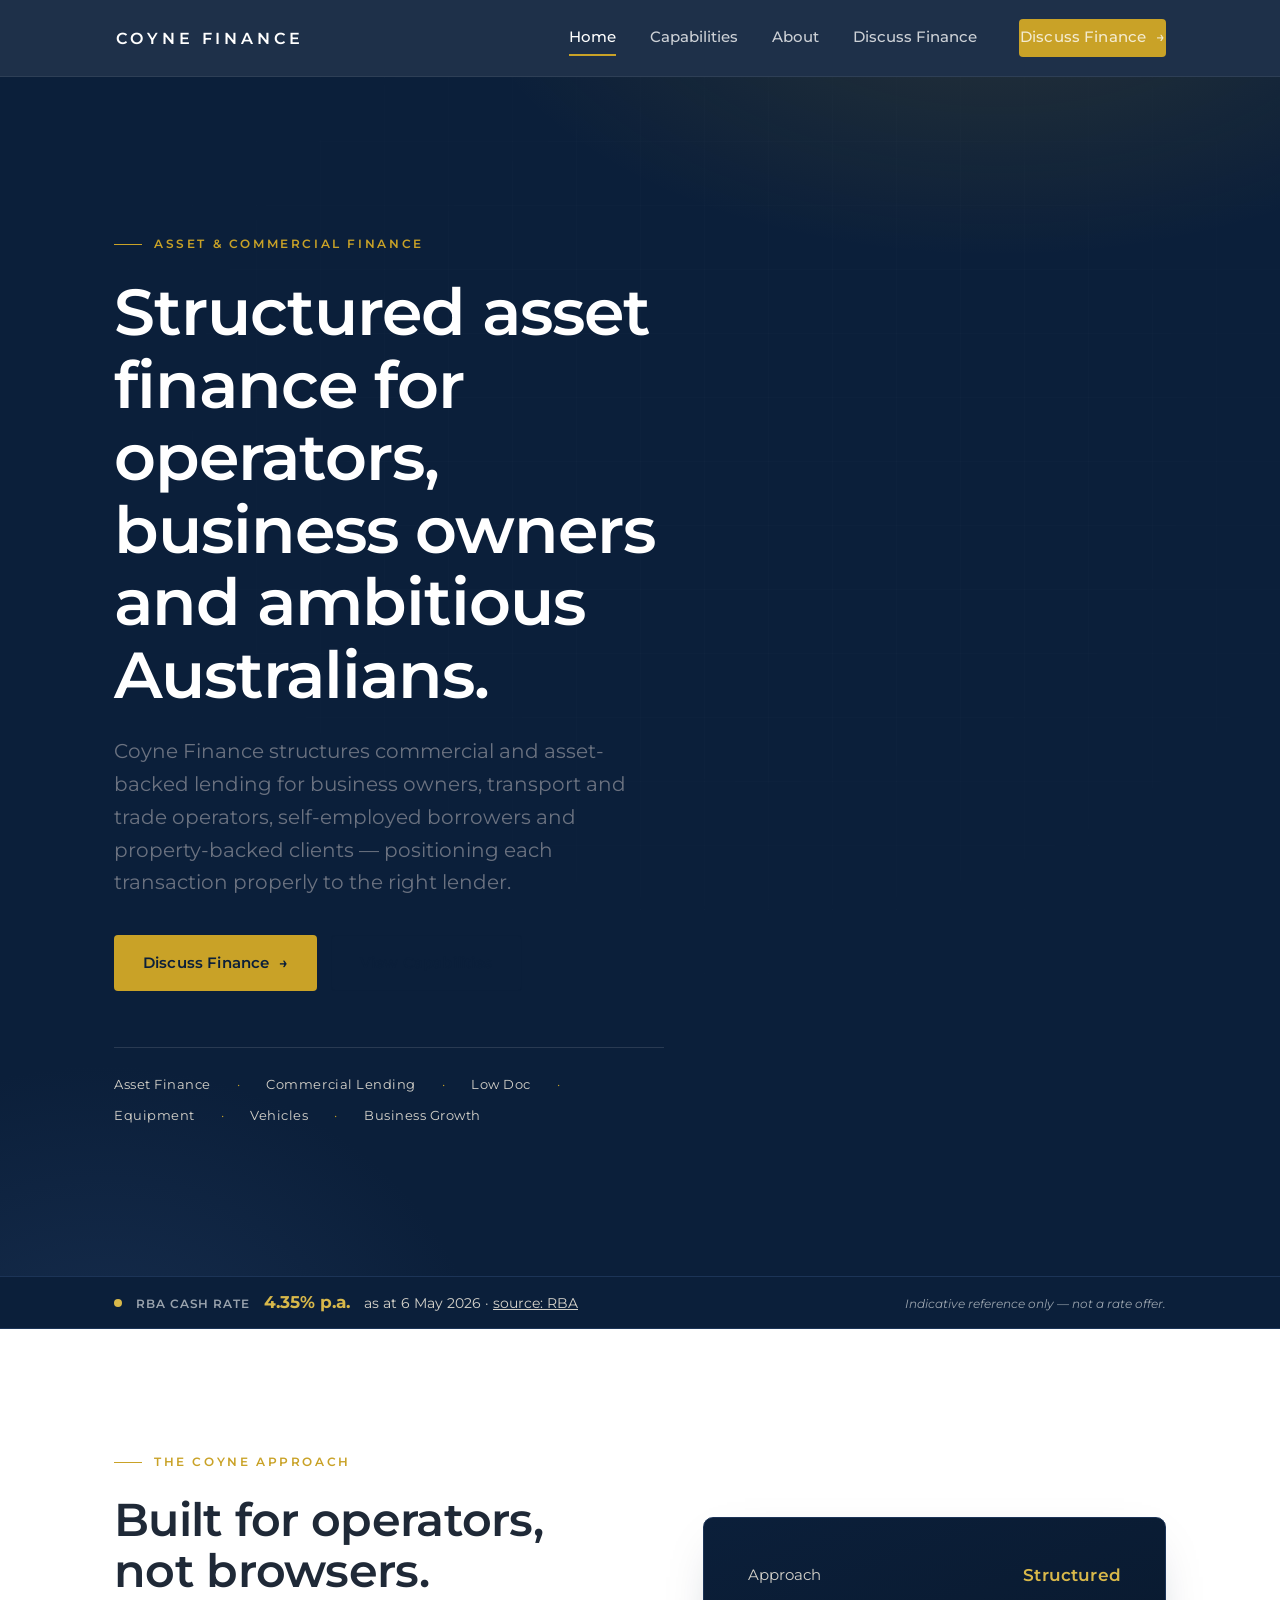
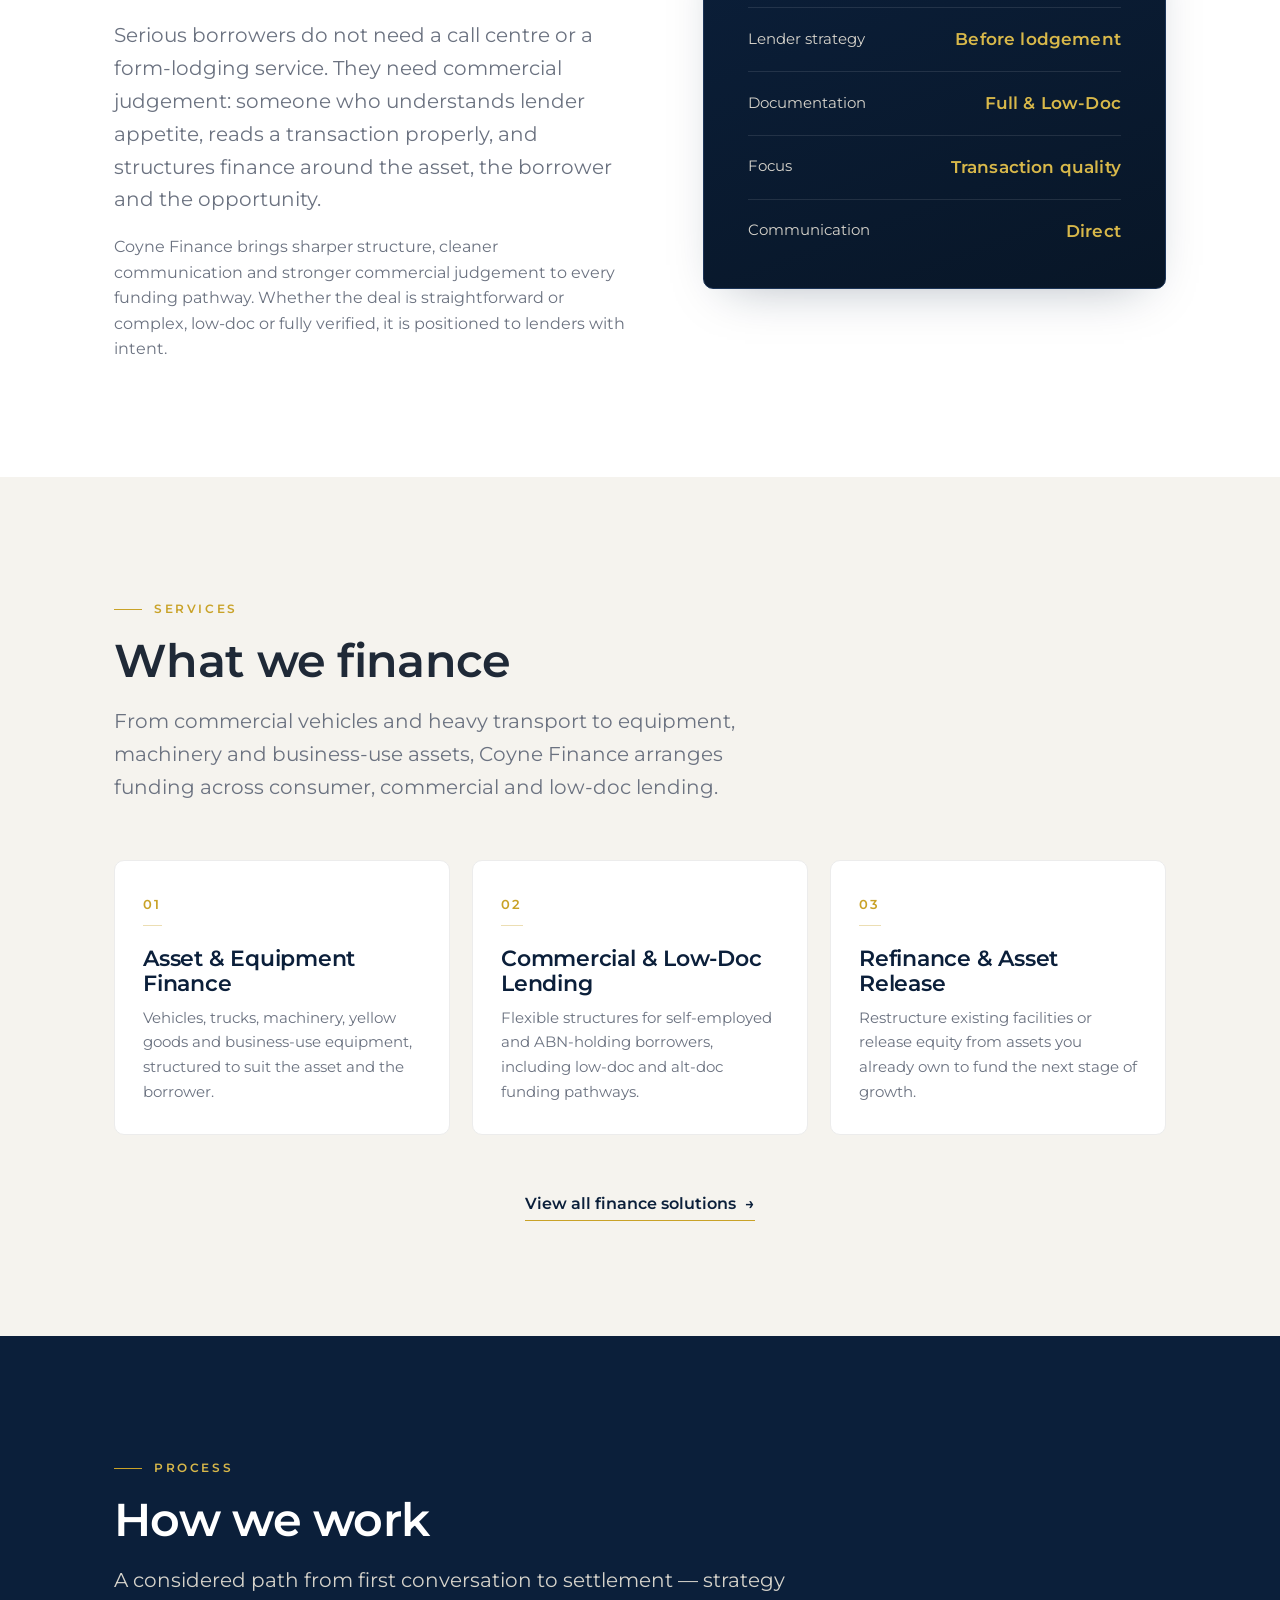
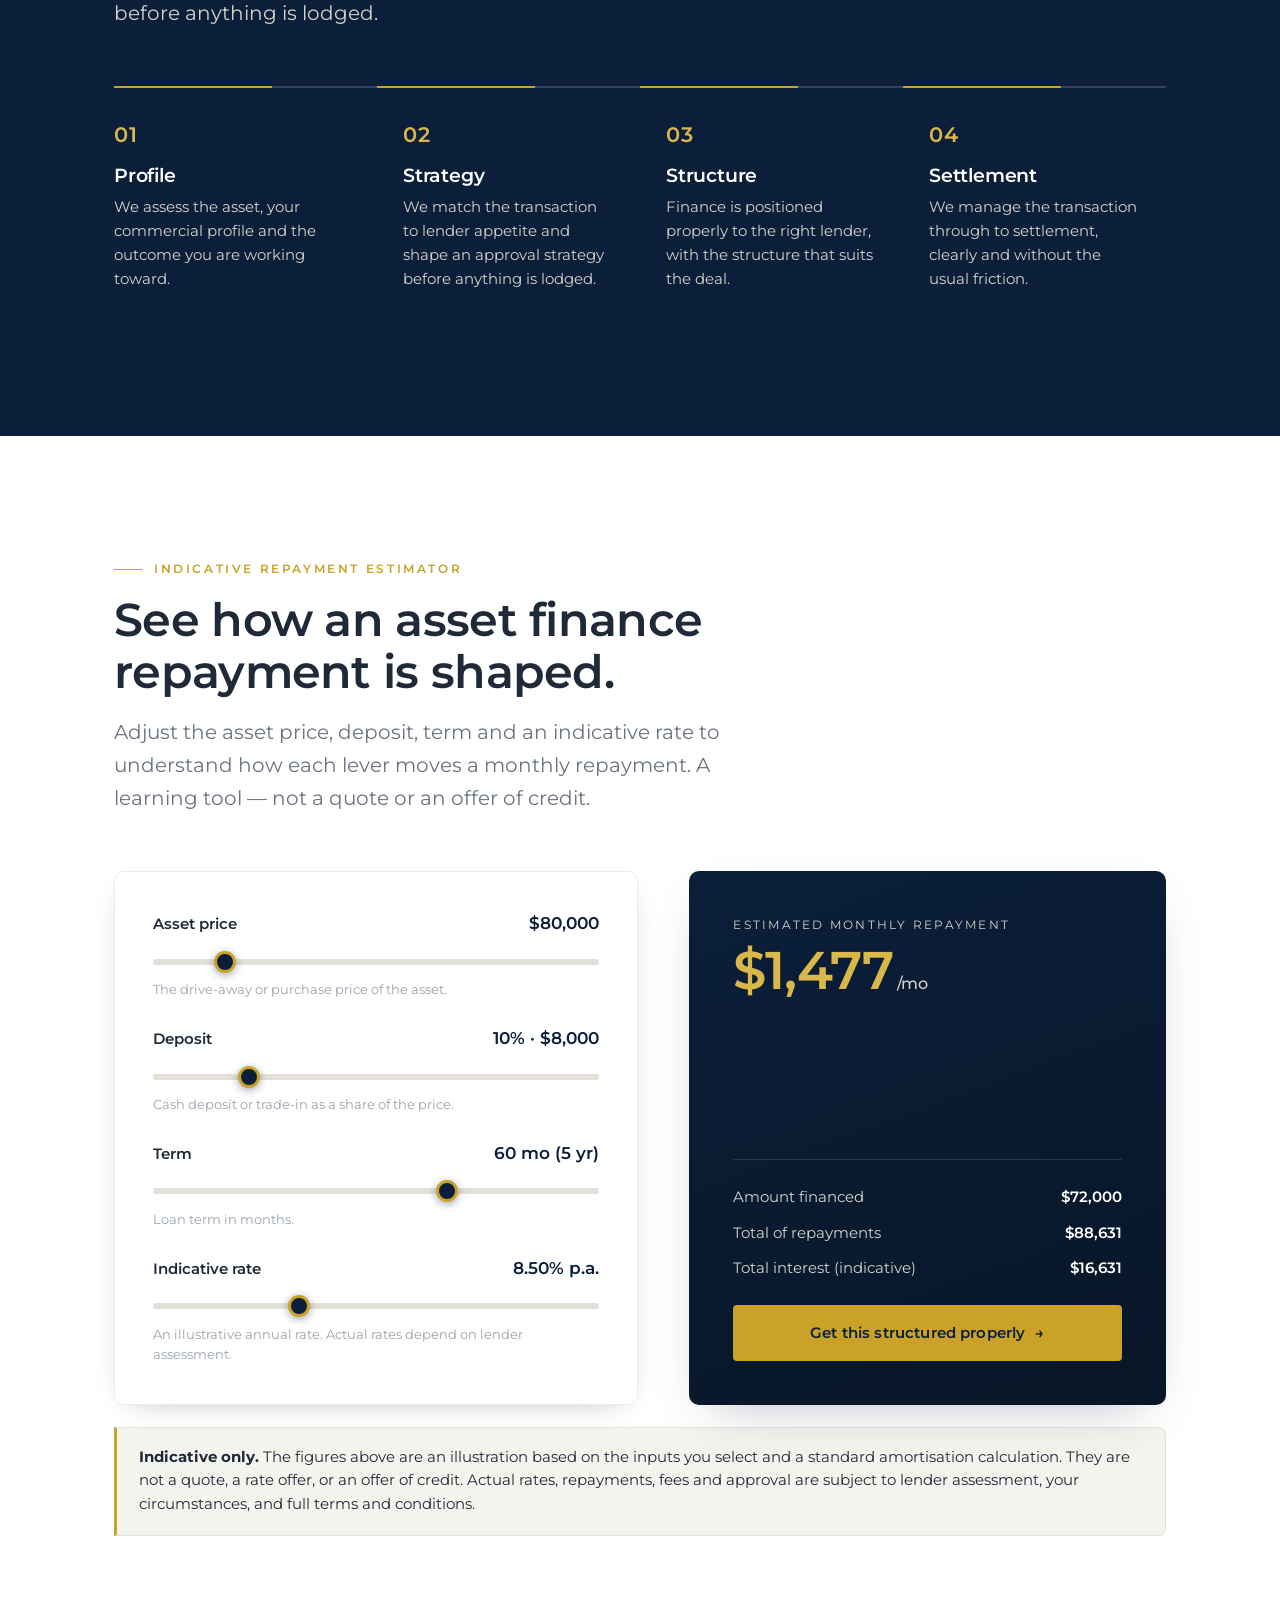
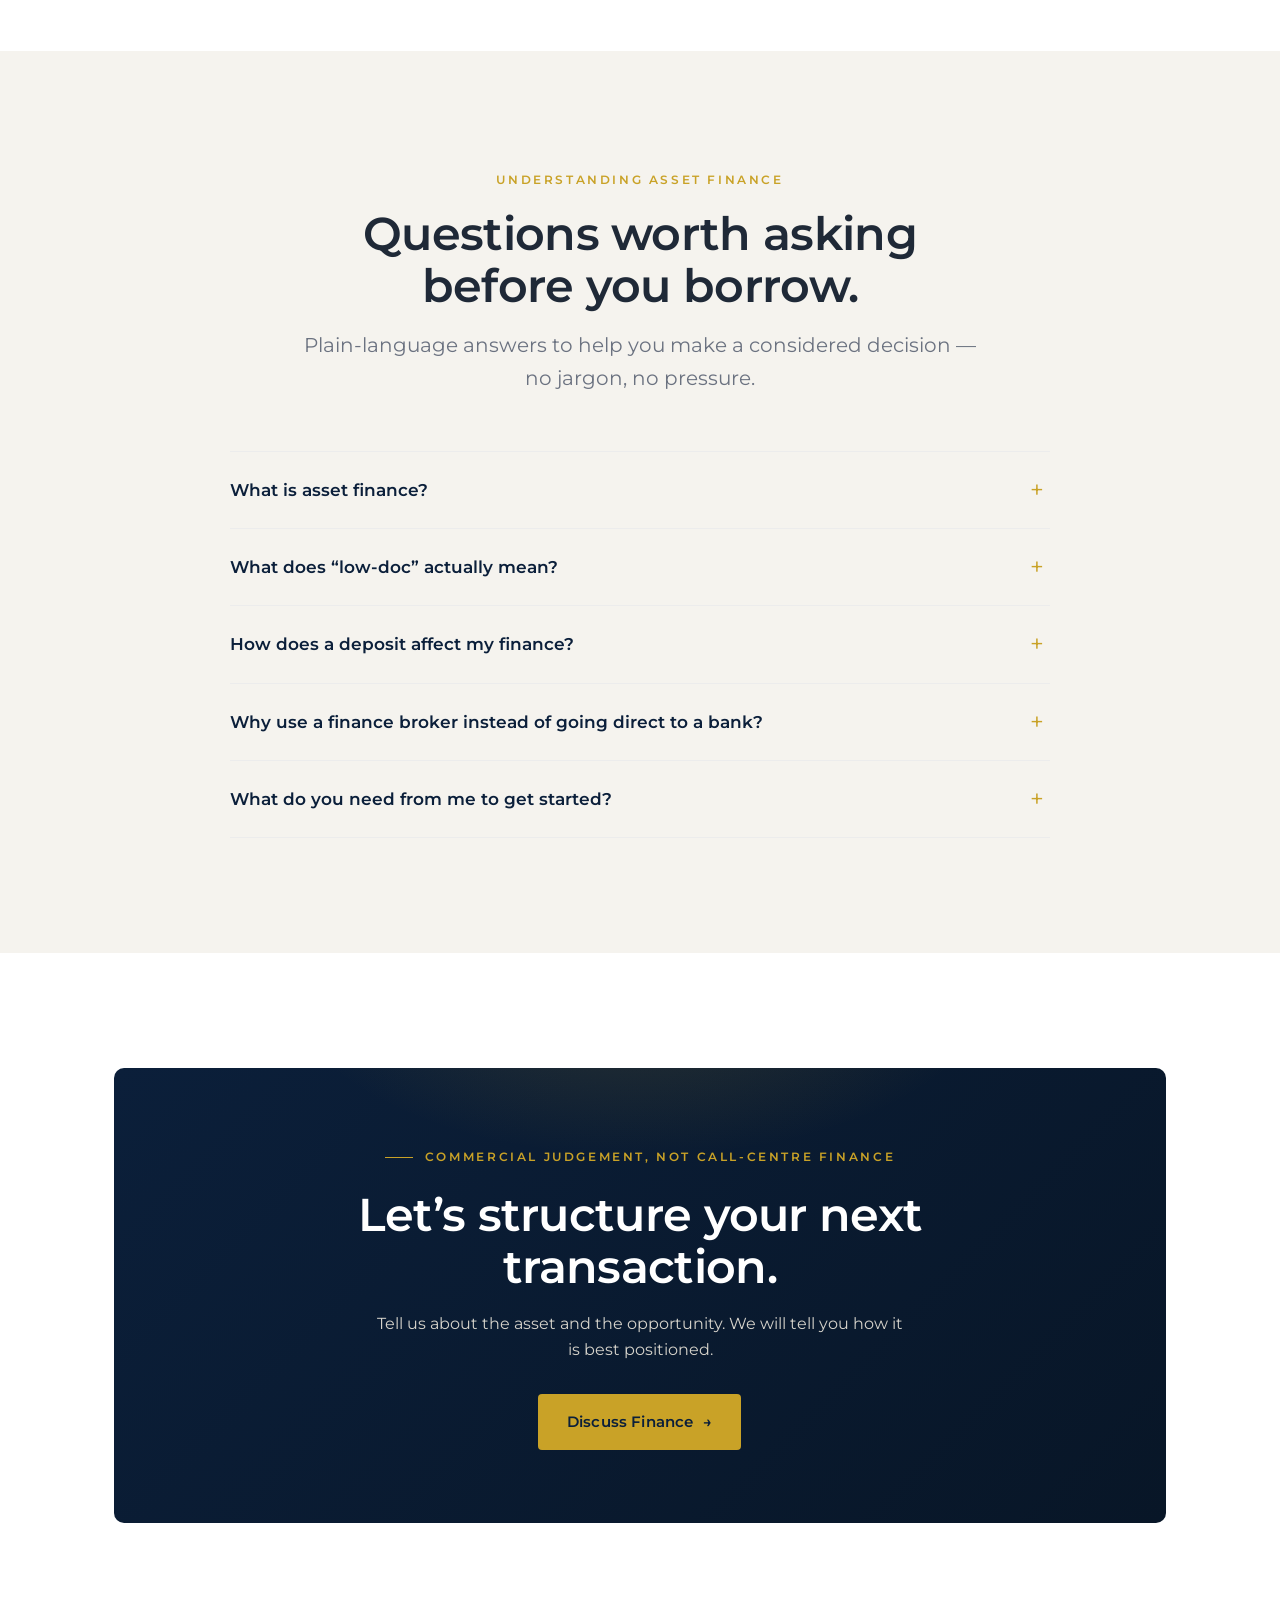
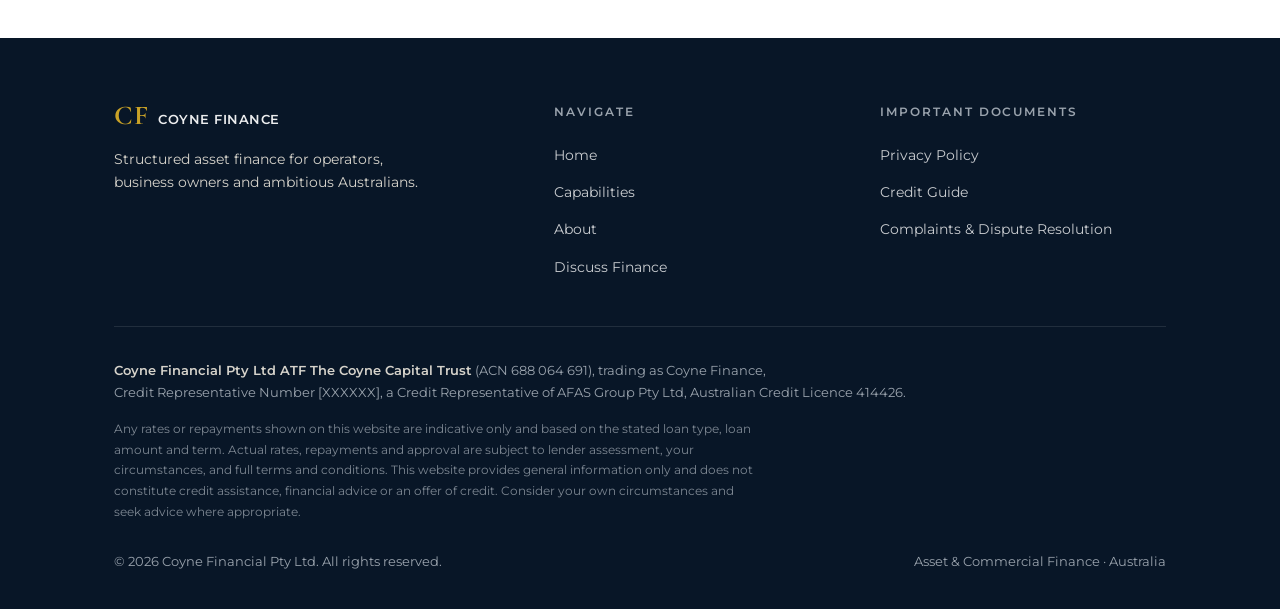
==== commit 6aecf40b: "Align site with Brand Guidelines v1.0 - Swap type system to Montserrat (headings/body/nav) + Cormora" ====
--- a/index.html
+++ b/index.html
@@ -8,7 +8,7 @@
   <meta name="theme-color" content="#0B1F3A" />
   <link rel="preconnect" href="https://fonts.googleapis.com" />
   <link rel="preconnect" href="https://fonts.gstatic.com" crossorigin />
-  <link href="https://fonts.googleapis.com/css2?family=Inter:wght@400;500;600;700&display=swap" rel="stylesheet" />
+  <link href="https://fonts.googleapis.com/css2?family=Cormorant+Garamond:wght@600;700&family=Montserrat:wght@300;400;500;600;700&display=swap" rel="stylesheet" />
   <link rel="icon" type="image/svg+xml" href="assets/img/favicon.svg" />
   <link rel="stylesheet" href="assets/css/styles.css" />
 </head>
@@ -97,17 +97,17 @@
         </div>
         <div class="grid grid--3 mt-l">
           <article class="card" data-reveal>
-            <div class="card__icon" aria-hidden="true"><svg viewBox="0 0 24 24" fill="none" stroke="currentColor" stroke-width="1.7"><path d="M3 13l2-5a2 2 0 0 1 1.9-1.3h10.2A2 2 0 0 1 19 8l2 5v5a1 1 0 0 1-1 1h-1a2 2 0 0 1-4 0H9a2 2 0 0 1-4 0H4a1 1 0 0 1-1-1z"/><circle cx="7.5" cy="17.5" r="1.4"/><circle cx="16.5" cy="17.5" r="1.4"/></svg></div>
+            <span class="card__num">01</span>
             <h3>Asset &amp; Equipment Finance</h3>
             <p>Vehicles, trucks, machinery, yellow goods and business-use equipment, structured to suit the asset and the borrower.</p>
           </article>
           <article class="card" data-reveal data-delay="1">
-            <div class="card__icon" aria-hidden="true"><svg viewBox="0 0 24 24" fill="none" stroke="currentColor" stroke-width="1.7"><path d="M4 5h11v10H4z"/><path d="M15 8h3.5L21 11v4h-6z"/><circle cx="7" cy="17" r="1.6"/><circle cx="17" cy="17" r="1.6"/></svg></div>
+            <span class="card__num">02</span>
             <h3>Commercial &amp; Low-Doc Lending</h3>
             <p>Flexible structures for self-employed and ABN-holding borrowers, including low-doc and alt-doc funding pathways.</p>
           </article>
           <article class="card" data-reveal data-delay="2">
-            <div class="card__icon" aria-hidden="true"><svg viewBox="0 0 24 24" fill="none" stroke="currentColor" stroke-width="1.7"><path d="M3 12a9 9 0 0 1 15-6.7L21 8"/><path d="M21 3v5h-5"/><path d="M21 12a9 9 0 0 1-15 6.7L3 16"/><path d="M3 21v-5h5"/></svg></div>
+            <span class="card__num">03</span>
             <h3>Refinance &amp; Asset Release</h3>
             <p>Restructure existing facilities or release equity from assets you already own to fund the next stage of growth.</p>
           </article>
--- a/assets/css/styles.css
+++ b/assets/css/styles.css
@@ -22,9 +22,11 @@
   --line:        #ECECEC;
   --white:       #FFFFFF;
 
-  /* Type */
-  --serif: Georgia, "Times New Roman", "Liberation Serif", serif;
-  --sans: "Inter", -apple-system, BlinkMacSystemFont, "Helvetica Neue", Arial, sans-serif;
+  /* Type — per Brand Guidelines v1.0:
+     Montserrat carries all headings, body and navigation.
+     Cormorant Garamond is reserved strictly for the monogram / logo feel. */
+  --serif: "Cormorant Garamond", Georgia, "Times New Roman", serif;
+  --sans: "Montserrat", -apple-system, BlinkMacSystemFont, "Helvetica Neue", Arial, sans-serif;
 
   /* System */
   --maxw: 1180px;
@@ -84,7 +86,8 @@
 }
 .section--navy .eyebrow { color: var(--gold-soft); }
 
-h1, h2, h3 { line-height: 1.1; font-weight: 700; letter-spacing: -0.02em; }
+/* Montserrat Semibold for headings (per brand guide) */
+h1, h2, h3 { line-height: 1.12; font-weight: 600; letter-spacing: -0.015em; }
 .h-display { font-size: clamp(2.3rem, 5.4vw, 4.05rem); }
 h2 { font-size: clamp(1.85rem, 3.8vw, 2.9rem); }
 h3 { font-size: clamp(1.15rem, 2vw, 1.4rem); letter-spacing: -0.01em; }
@@ -132,6 +135,16 @@
 .brand { display: flex; align-items: baseline; gap: 10px; color: var(--white); }
 .brand__mark { font-family: var(--serif); font-weight: 700; font-size: 1.7rem; color: var(--gold); letter-spacing: .02em; line-height: 1; }
 .brand__name { font-weight: 600; letter-spacing: .04em; font-size: .82rem; text-transform: uppercase; color: var(--white); opacity: .92; }
+
+/* Brand guide: the WORDMARK is the primary identity in the website header;
+   the CF monogram is secondary (footer / watermark / social only). */
+.site-header .brand__mark { display: none; }
+.site-header .brand__name {
+  font-size: 1.02rem;
+  letter-spacing: 0.24em;
+  opacity: 1;
+  padding-left: 2px;
+}
 .nav__links { display: flex; align-items: center; gap: 34px; }
 .nav__links a { color: rgba(255,255,255,.78); font-size: .92rem; font-weight: 500; position: relative; padding: 6px 0; transition: color .25s; }
 .nav__links a::after { content:""; position:absolute; left:0; bottom:0; height:1.5px; width:0; background: var(--gold); transition: width .3s var(--ease); }
@@ -216,7 +229,7 @@
 .panel__row:last-child { border-bottom: 0; padding-bottom: 0; }
 .panel__row:first-child { padding-top: 0; }
 .panel__row .k { color: var(--stone); font-size: .92rem; }
-.panel__row .v { color: var(--gold-soft); font-weight: 600; font-family: var(--serif); font-size: 1.15rem; }
+.panel__row .v { color: var(--gold-soft); font-weight: 600; font-family: var(--sans); font-size: 1.05rem; letter-spacing: .01em; }
 
 /* ====================================================================
    CARDS / TILES
@@ -235,14 +248,13 @@
 .card::after { content:""; position:absolute; left:0; top:0; height:3px; width:0; background: var(--gold); transition: width .4s var(--ease); }
 .card:hover { transform: translateY(-5px); box-shadow: var(--shadow-soft); border-color: var(--stone); }
 .card:hover::after { width: 100%; }
-.card__num { font-family: var(--serif); color: var(--gold); font-size: 1rem; font-weight: 700; letter-spacing: .08em; }
-.card h3 { margin: 14px 0 10px; color: var(--navy); }
+.card__num {
+  display: inline-block; font-family: var(--sans); color: var(--gold);
+  font-size: .82rem; font-weight: 600; letter-spacing: .18em;
+  padding-bottom: 10px; margin-bottom: 16px; border-bottom: 1px solid rgba(201,162,39,.35);
+}
+.card h3 { margin: 4px 0 10px; color: var(--navy); }
 .card p { color: var(--slate); font-size: .96rem; }
-.card__icon {
-  width: 46px; height: 46px; border-radius: 8px; display: grid; place-items: center; margin-bottom: 18px;
-  background: rgba(201,162,39,.12); color: var(--gold);
-}
-.card__icon svg { width: 24px; height: 24px; }
 
 /* category cards (capabilities) */
 .cat { padding: 26px 24px; }
@@ -257,7 +269,7 @@
 @media (max-width: 520px){ .steps { grid-template-columns: 1fr; } }
 .step { padding: 30px 26px 30px 0; border-top: 2px solid rgba(255,255,255,.16); position: relative; }
 .steps .step + .step { padding-left: 26px; }
-.step__n { font-family: var(--serif); color: var(--gold-soft); font-size: 1.3rem; font-weight: 700; }
+.step__n { font-family: var(--sans); color: var(--gold-soft); font-size: 1.3rem; font-weight: 600; letter-spacing: .04em; }
 .step h3 { color: var(--white); margin: 14px 0 9px; font-size: 1.18rem; }
 .step p { color: var(--stone); font-size: .94rem; }
 .step::before { content:""; position:absolute; top:-2px; left:0; height:2px; width:0; background: var(--gold); transition: width .6s var(--ease); }
@@ -272,7 +284,7 @@
 .field { margin-bottom: 24px; }
 .field:last-child { margin-bottom: 0; }
 .field label { display: flex; justify-content: space-between; align-items: baseline; font-weight: 600; font-size: .92rem; color: var(--ink); margin-bottom: 10px; }
-.field label .out { font-family: var(--serif); color: var(--navy); font-size: 1.15rem; }
+.field label .out { font-family: var(--sans); font-weight: 600; color: var(--navy); font-size: 1.05rem; }
 input[type="range"]{ -webkit-appearance:none; appearance:none; width:100%; height:6px; border-radius:6px; background: var(--stone-light); outline: none; }
 input[type="range"]::-webkit-slider-thumb{ -webkit-appearance:none; width:22px; height:22px; border-radius:50%; background: var(--navy); border: 3px solid var(--gold); cursor: pointer; transition: transform .15s; box-shadow: 0 2px 8px rgba(11,31,58,.4); }
 input[type="range"]::-webkit-slider-thumb:active{ transform: scale(1.15); }
@@ -285,7 +297,7 @@
   display: flex; flex-direction: column; box-shadow: var(--shadow);
 }
 .calc__result .label { font-size: .78rem; letter-spacing: .18em; text-transform: uppercase; color: var(--stone); }
-.calc__amount { font-family: var(--serif); font-size: clamp(2.6rem, 6vw, 3.6rem); font-weight: 700; color: var(--gold-soft); line-height: 1.05; margin: 8px 0 2px; }
+.calc__amount { font-family: var(--sans); font-size: clamp(2.4rem, 5.6vw, 3.3rem); font-weight: 600; letter-spacing: -.01em; color: var(--gold-soft); line-height: 1.05; margin: 8px 0 2px; }
 .calc__amount small { font-size: 1rem; color: var(--stone); font-family: var(--sans); font-weight: 500; }
 .calc__break { margin-top: auto; padding-top: 26px; border-top: 1px solid rgba(255,255,255,.12); display: grid; gap: 12px; }
 .calc__break div { display: flex; justify-content: space-between; font-size: .92rem; }
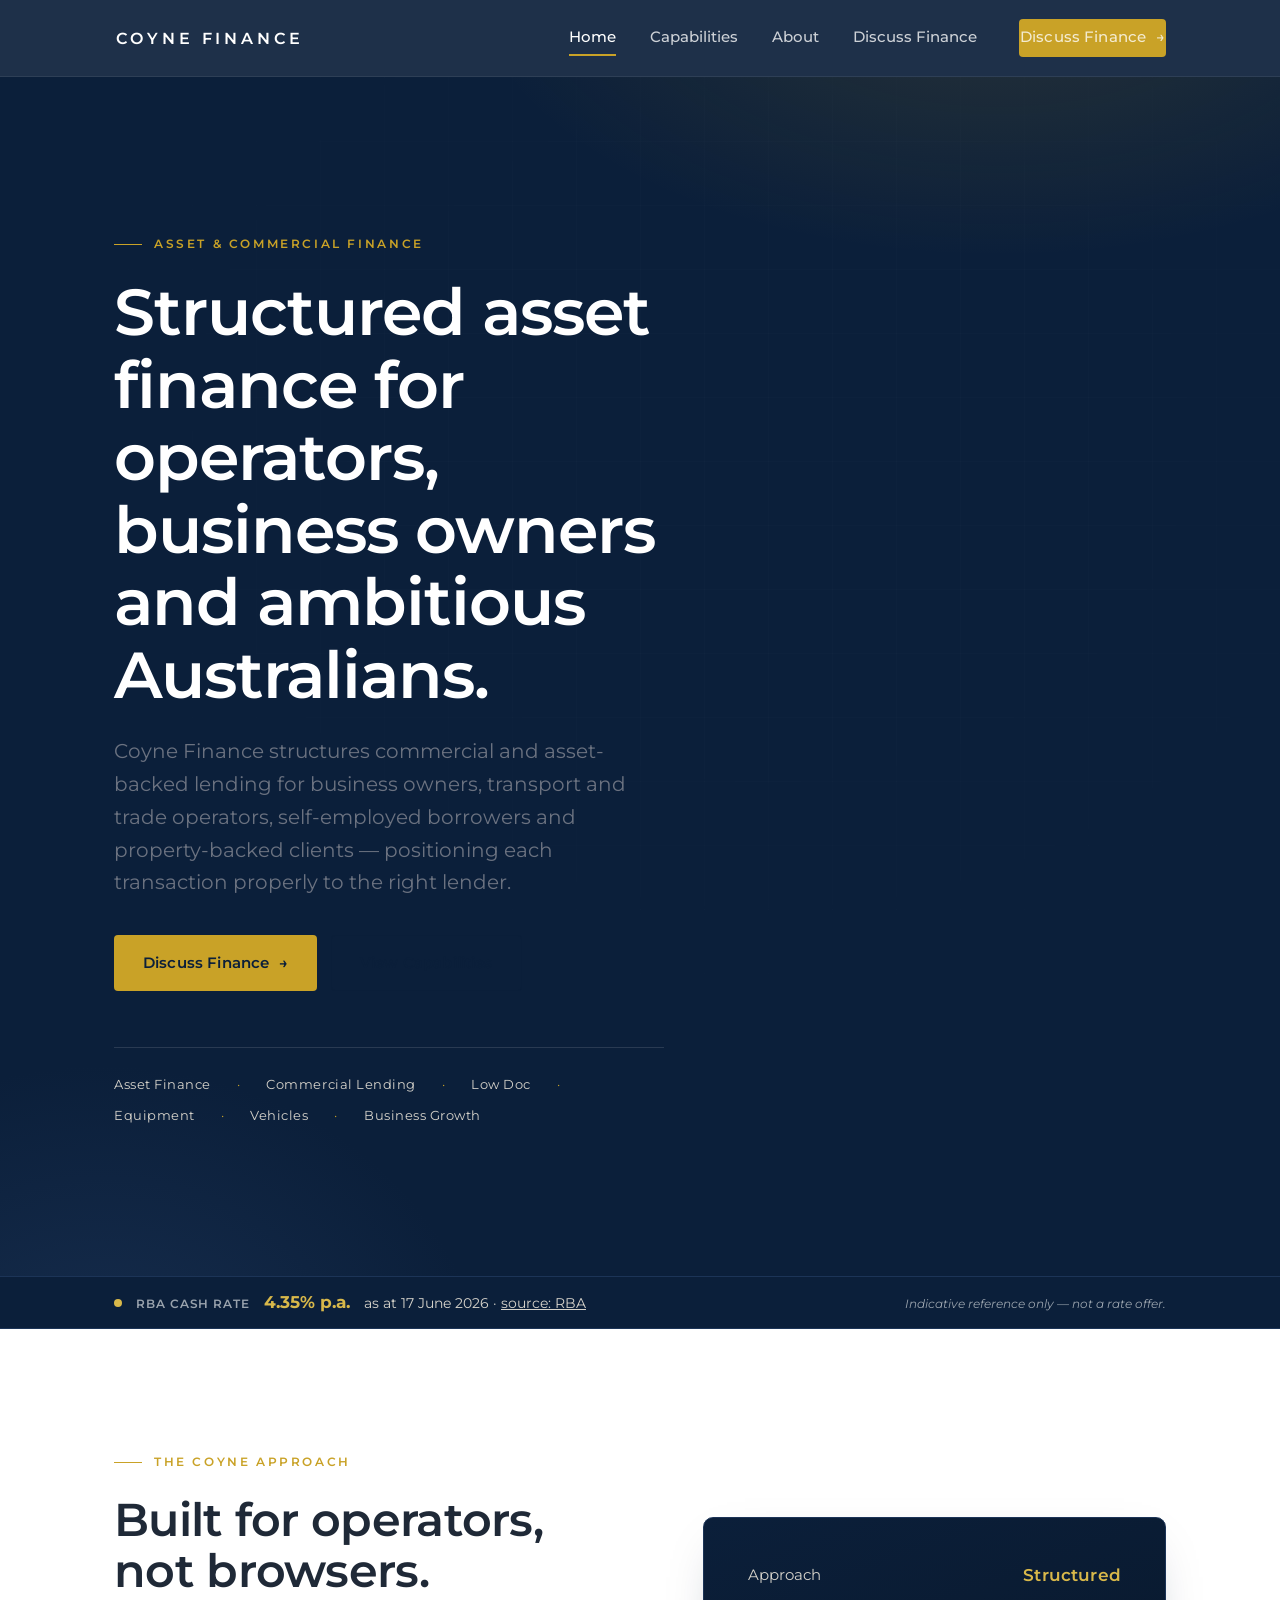
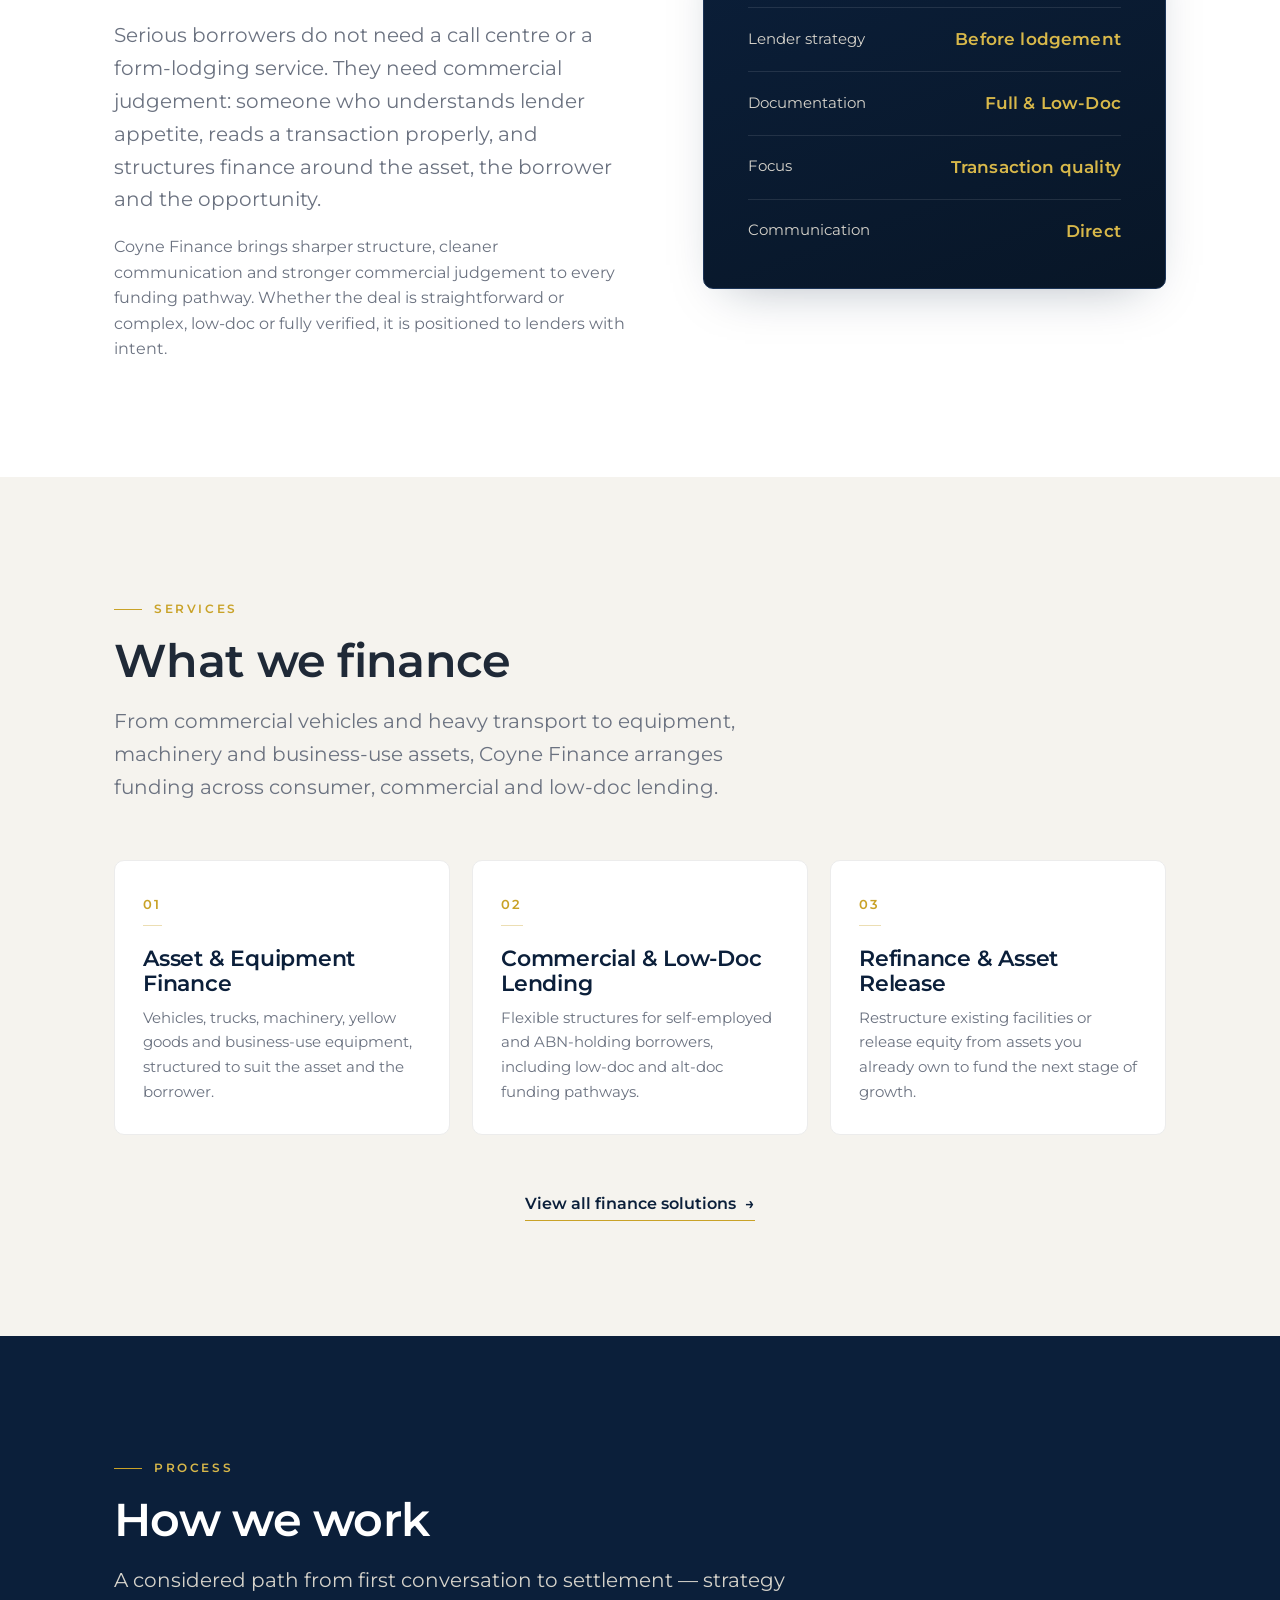
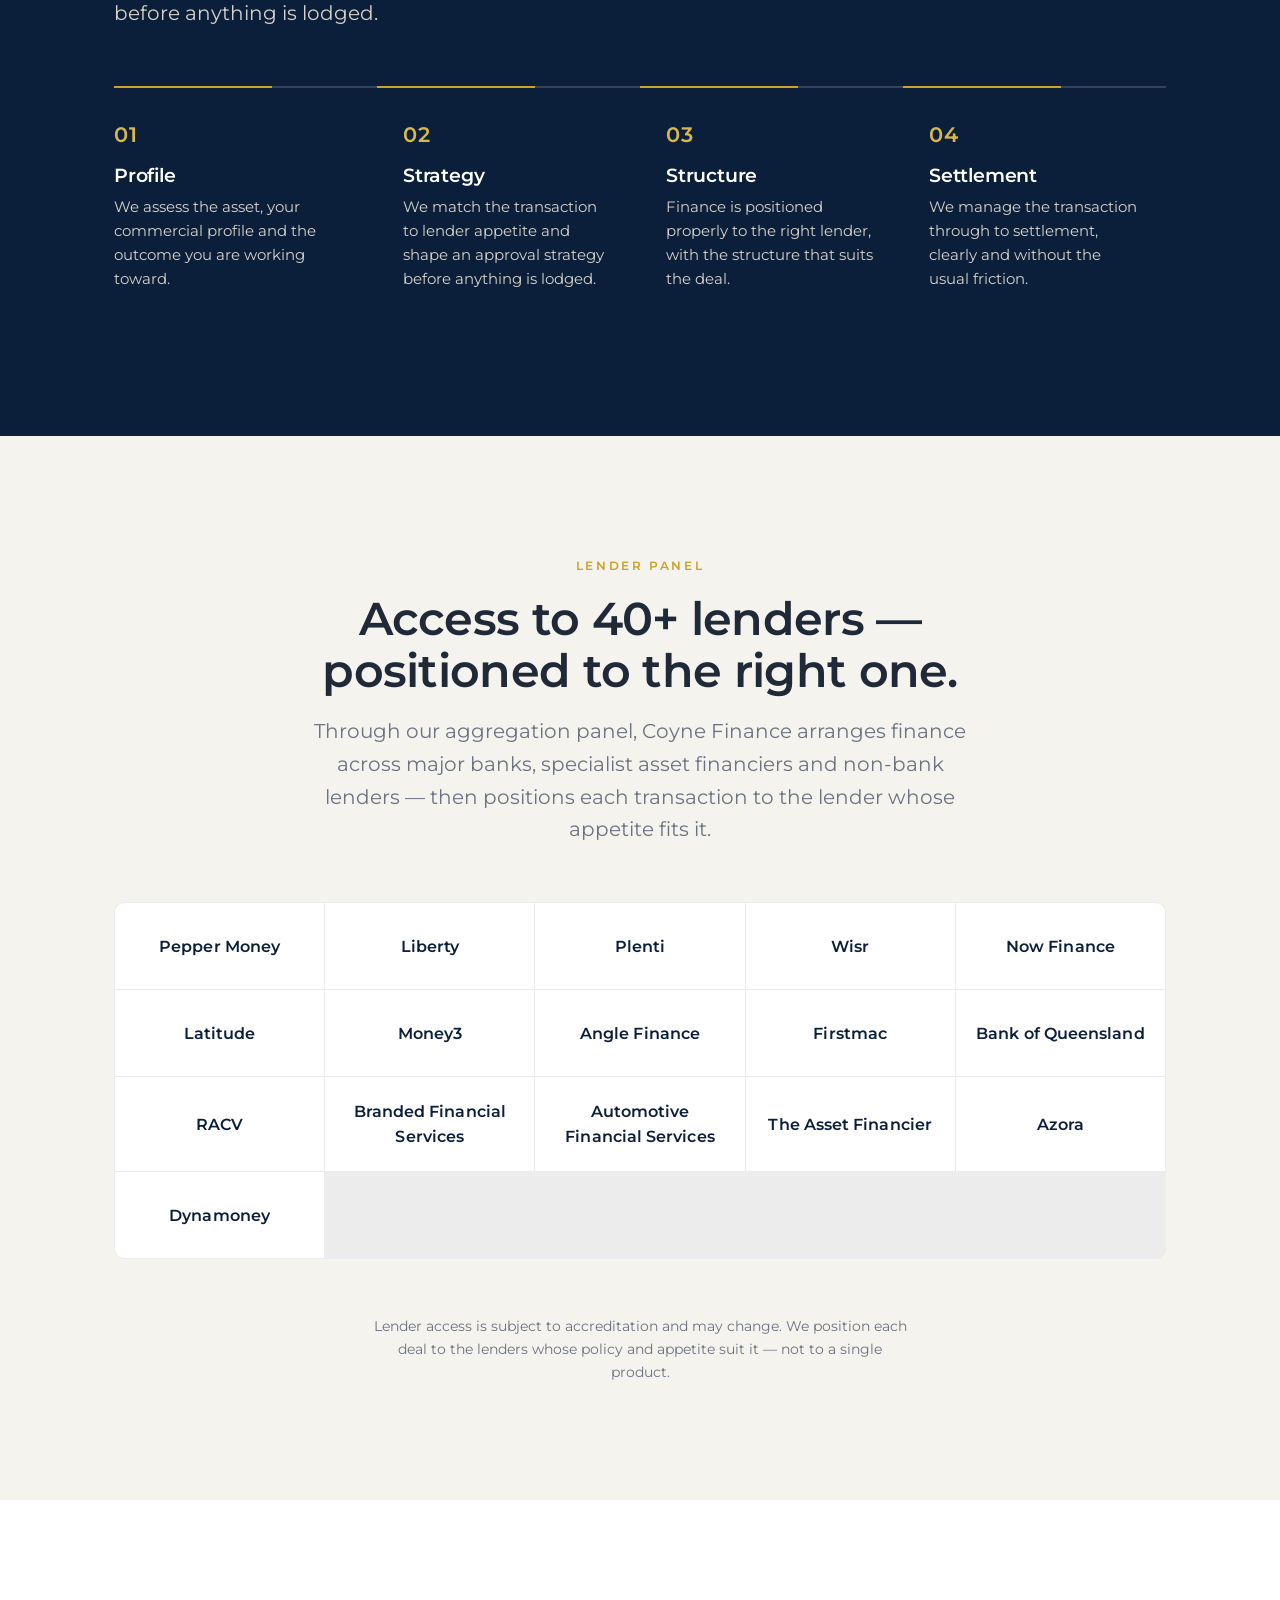
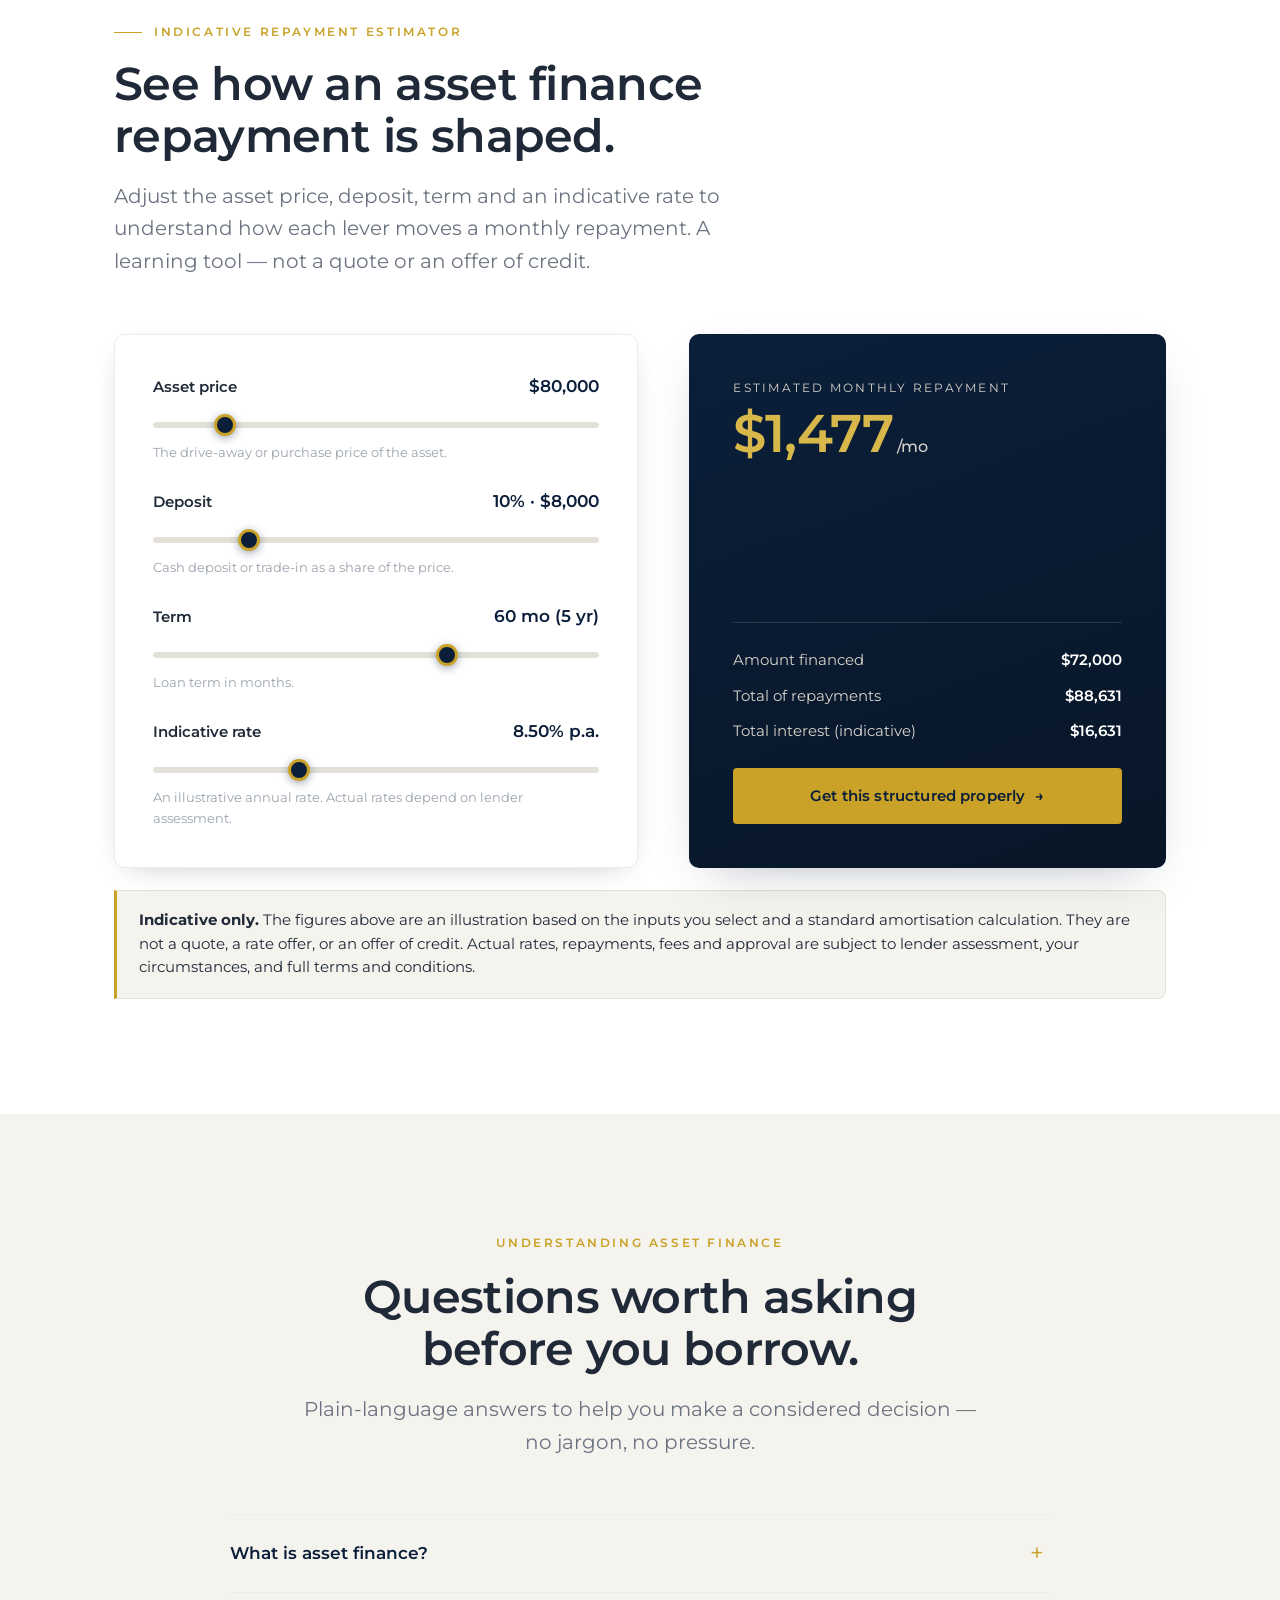
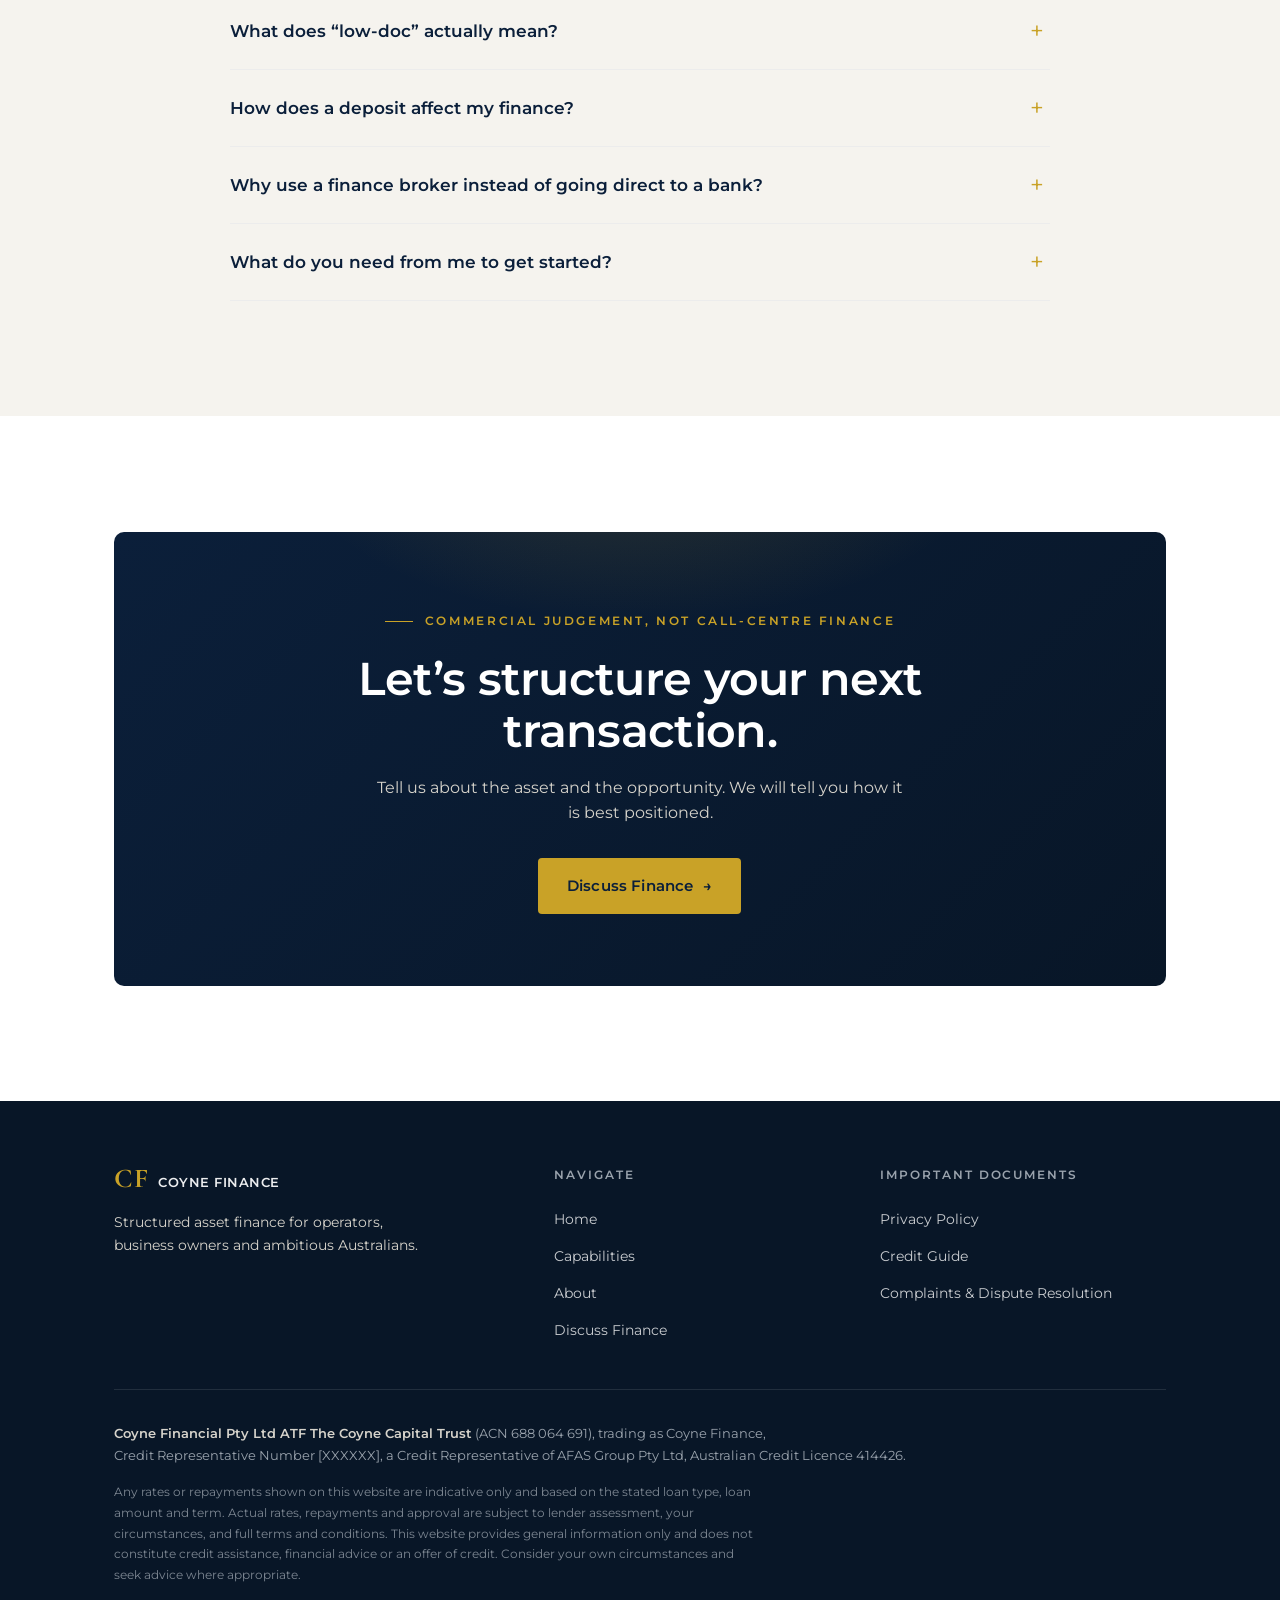
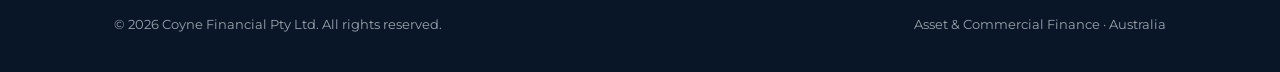
==== commit 04a125fc: "Add typography-led lender panel section (home + capabilities) 16-lender panel modelled on Savvy (sha" ====
--- a/index.html
+++ b/index.html
@@ -151,6 +151,36 @@
       </div>
     </section>
 
+    <!-- ============ LENDER PANEL ============ -->
+    <section class="section section--cream" id="lenders">
+      <div class="wrap">
+        <div class="s-head s-head--center" data-reveal>
+          <span class="eyebrow">Lender panel</span>
+          <h2>Access to 40+ lenders — positioned to the right one.</h2>
+          <p class="lead" style="margin-inline:auto;">Through our aggregation panel, Coyne Finance arranges finance across major banks, specialist asset financiers and non-bank lenders — then positions each transaction to the lender whose appetite fits it.</p>
+        </div>
+        <ul class="lender-grid mt-l" data-reveal aria-label="Lenders on our panel">
+          <li>Pepper Money</li>
+          <li>Liberty</li>
+          <li>Plenti</li>
+          <li>Wisr</li>
+          <li>Now Finance</li>
+          <li>Latitude</li>
+          <li>Money3</li>
+          <li>Angle Finance</li>
+          <li>Firstmac</li>
+          <li>Bank of Queensland</li>
+          <li>RACV</li>
+          <li>Branded Financial Services</li>
+          <li>Automotive Financial Services</li>
+          <li>The Asset Financier</li>
+          <li>Azora</li>
+          <li>Dynamoney</li>
+        </ul>
+        <p class="lender-note muted center mt-l" data-reveal>Lender access is subject to accreditation and may change. We position each deal to the lenders whose policy and appetite suit it — not to a single product.</p>
+      </div>
+    </section>
+
     <!-- ============ CALCULATOR (educational / interactive) ============ -->
     <section class="section" id="calculator">
       <div class="wrap">
--- a/assets/css/styles.css
+++ b/assets/css/styles.css
@@ -262,6 +262,30 @@
 .cat p { font-size: .92rem; }
 
 /* ====================================================================
+   LENDER PANEL — typography-led hairline grid (brand: no loud logos)
+   ==================================================================== */
+.lender-grid {
+  list-style: none; padding: 0; margin: 0;
+  display: grid; grid-template-columns: repeat(auto-fill, minmax(200px, 1fr));
+  gap: 1px; background: var(--line);
+  border: 1px solid var(--line); border-radius: var(--radius-lg); overflow: hidden;
+}
+.lender-grid li {
+  background: var(--white); color: var(--navy);
+  display: flex; align-items: center; justify-content: center; text-align: center;
+  min-height: 86px; padding: 22px 18px;
+  font-weight: 600; font-size: .98rem; letter-spacing: .005em;
+  position: relative; transition: color .25s, background .25s;
+}
+.lender-grid li::after {
+  content: ""; position: absolute; left: 50%; bottom: 0; transform: translateX(-50%);
+  width: 0; height: 2px; background: var(--gold); transition: width .35s var(--ease);
+}
+.lender-grid li:hover { color: var(--gold); background: #FBFAF7; }
+.lender-grid li:hover::after { width: 46px; }
+.lender-note { max-width: 60ch; margin-inline: auto; font-size: .9rem; }
+
+/* ====================================================================
    PROCESS STEPS
    ==================================================================== */
 .steps { display: grid; grid-template-columns: repeat(4, 1fr); gap: 0; counter-reset: step; }
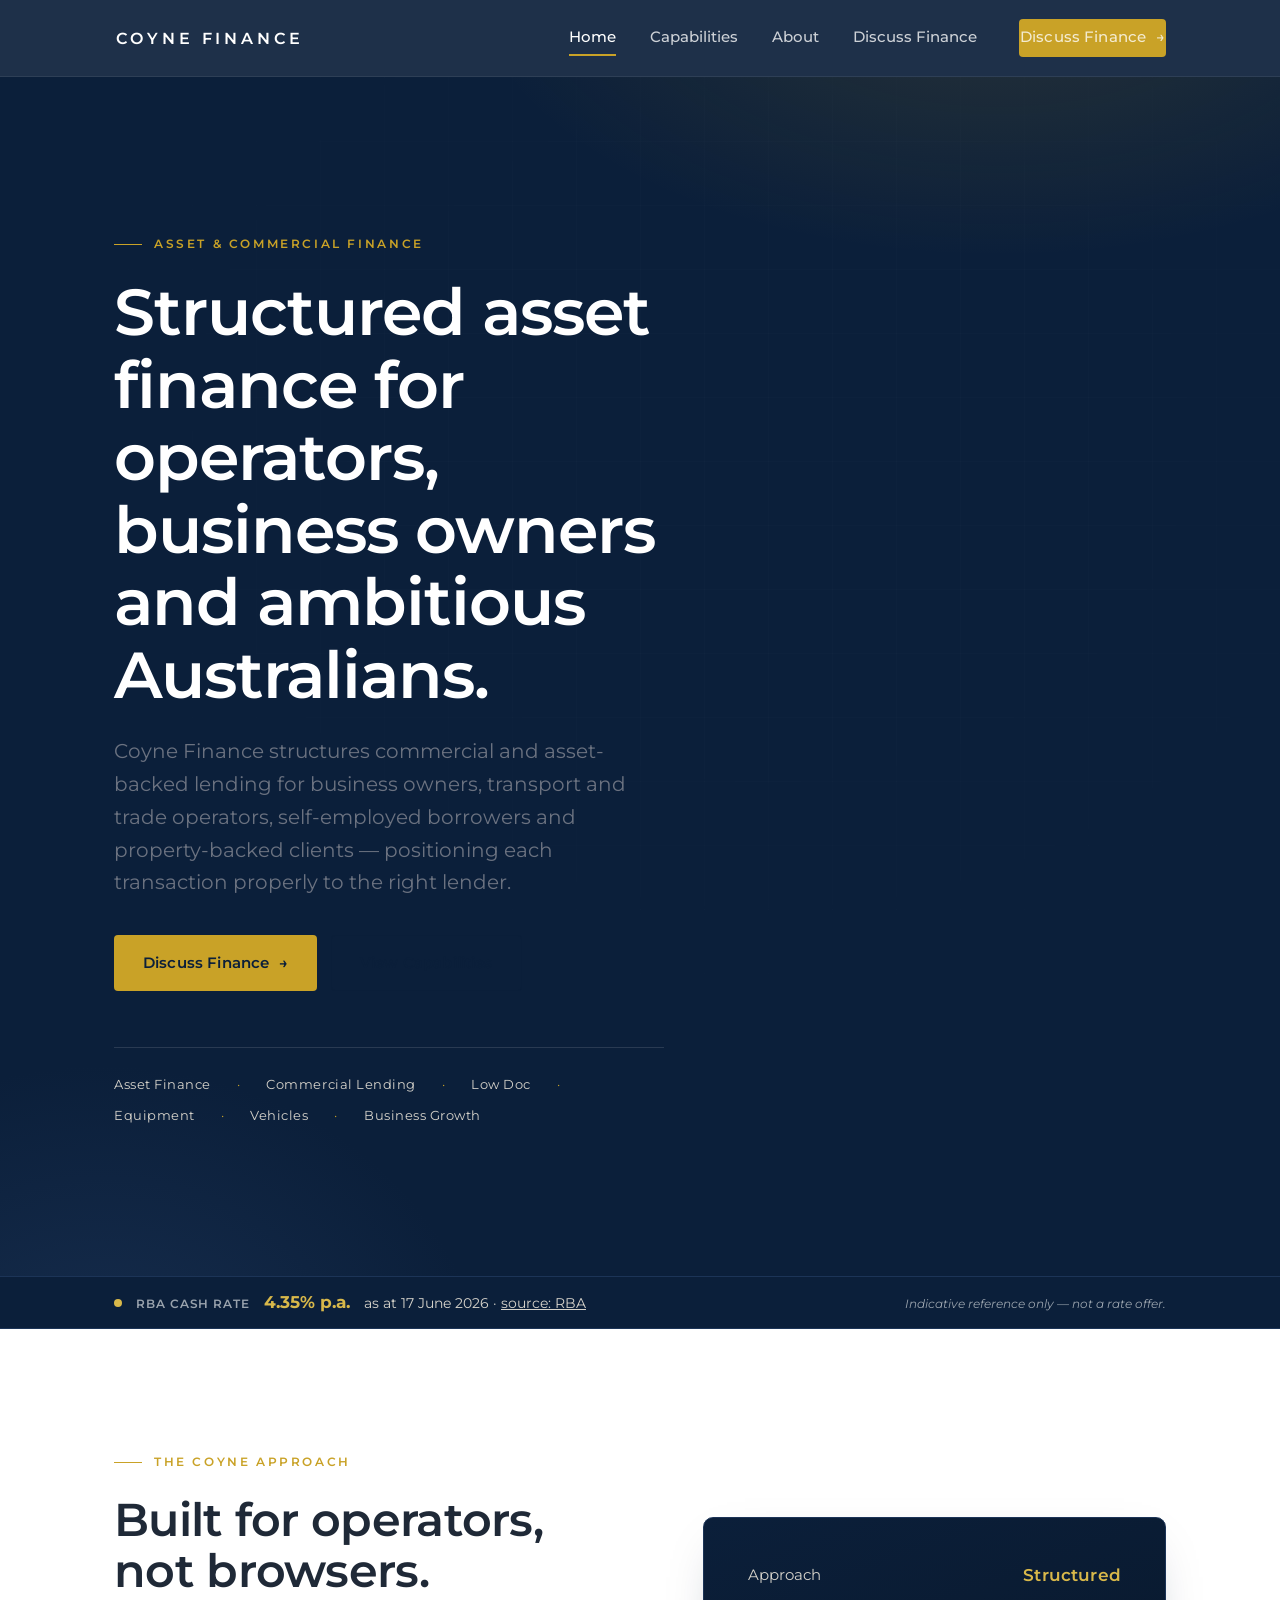
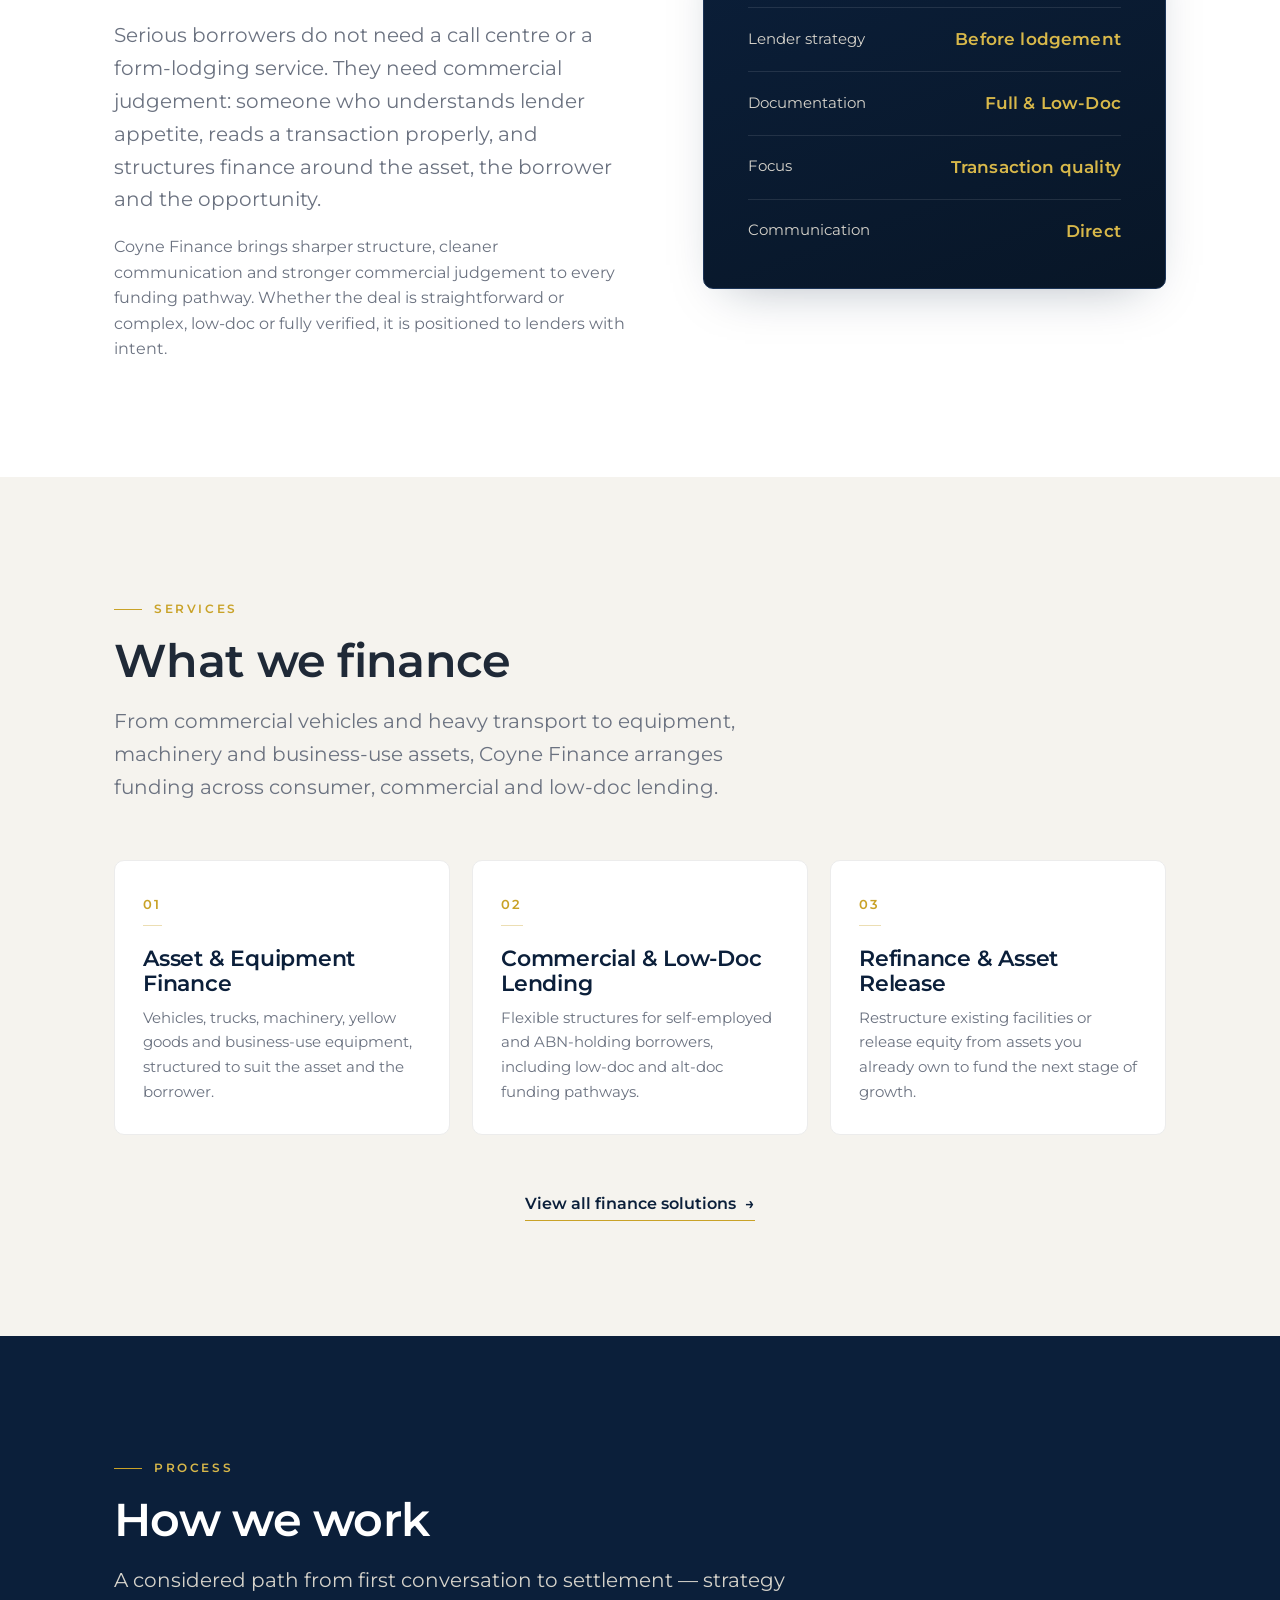
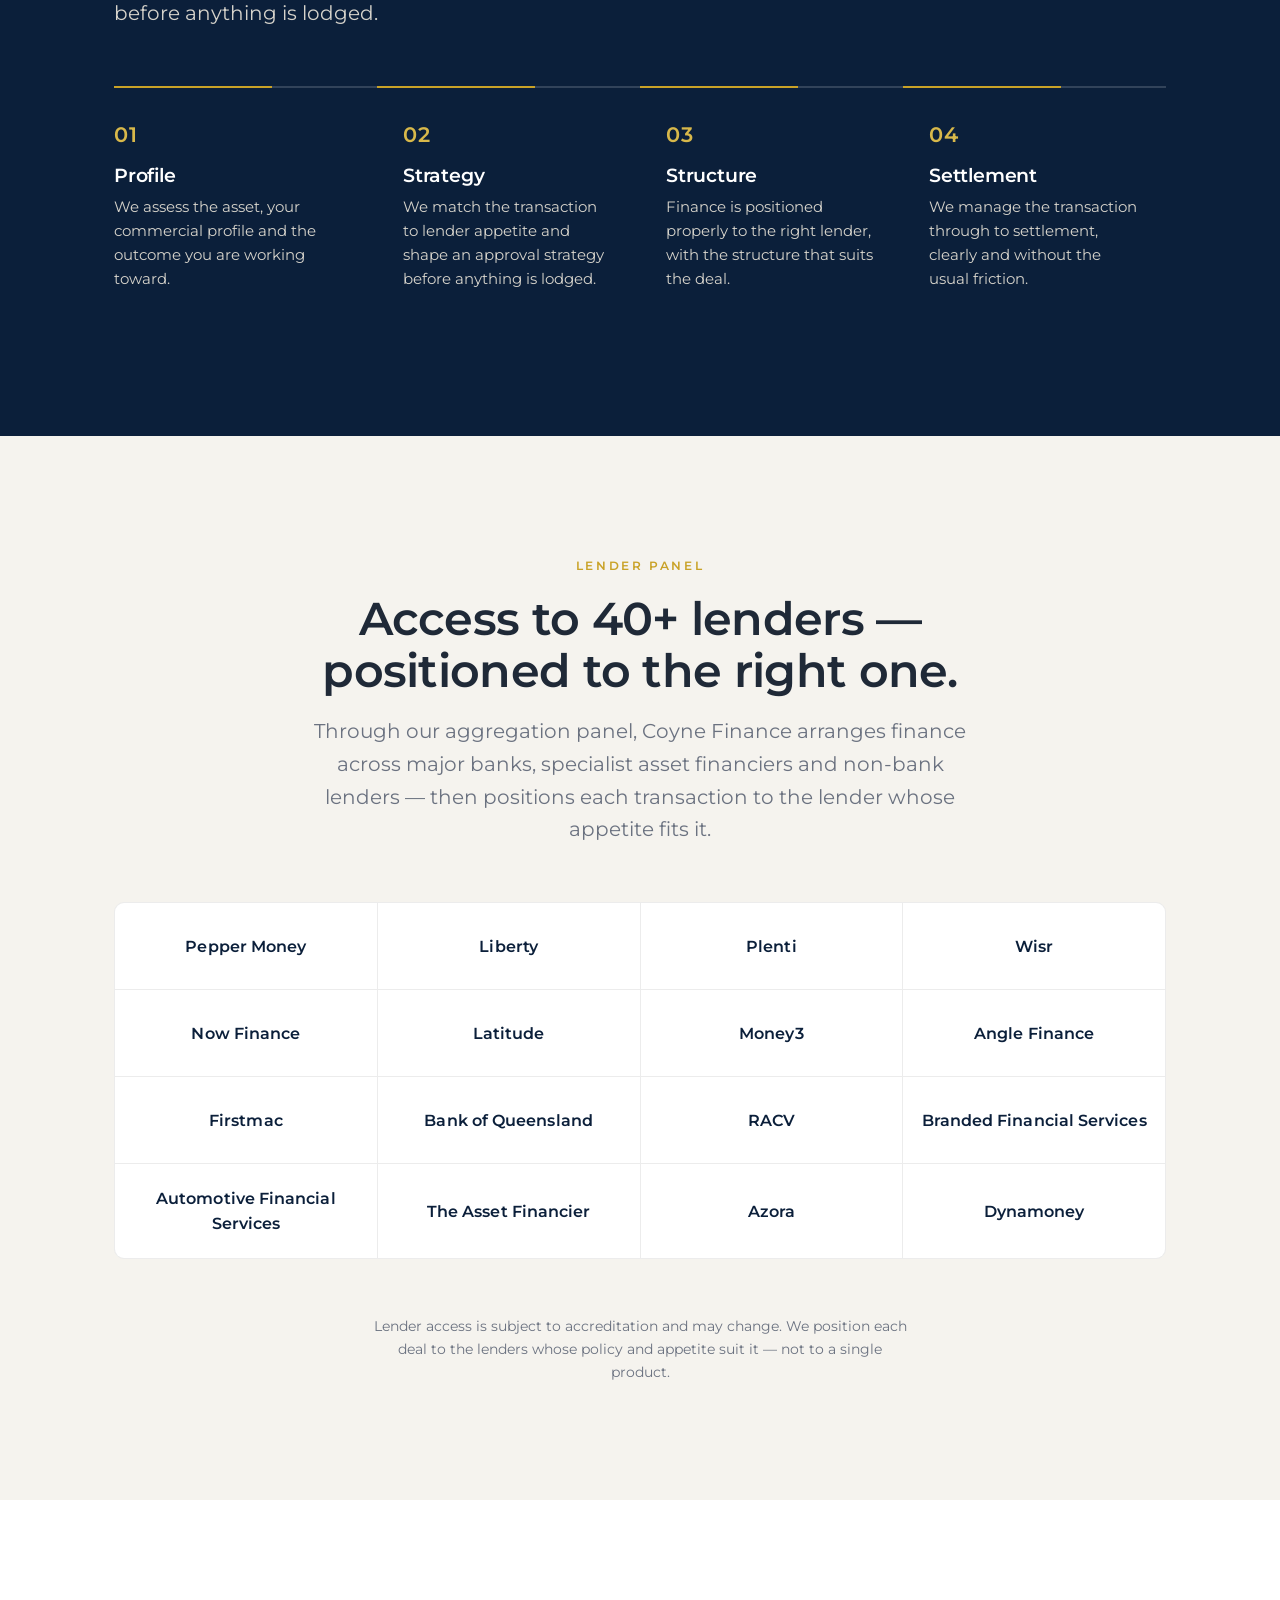
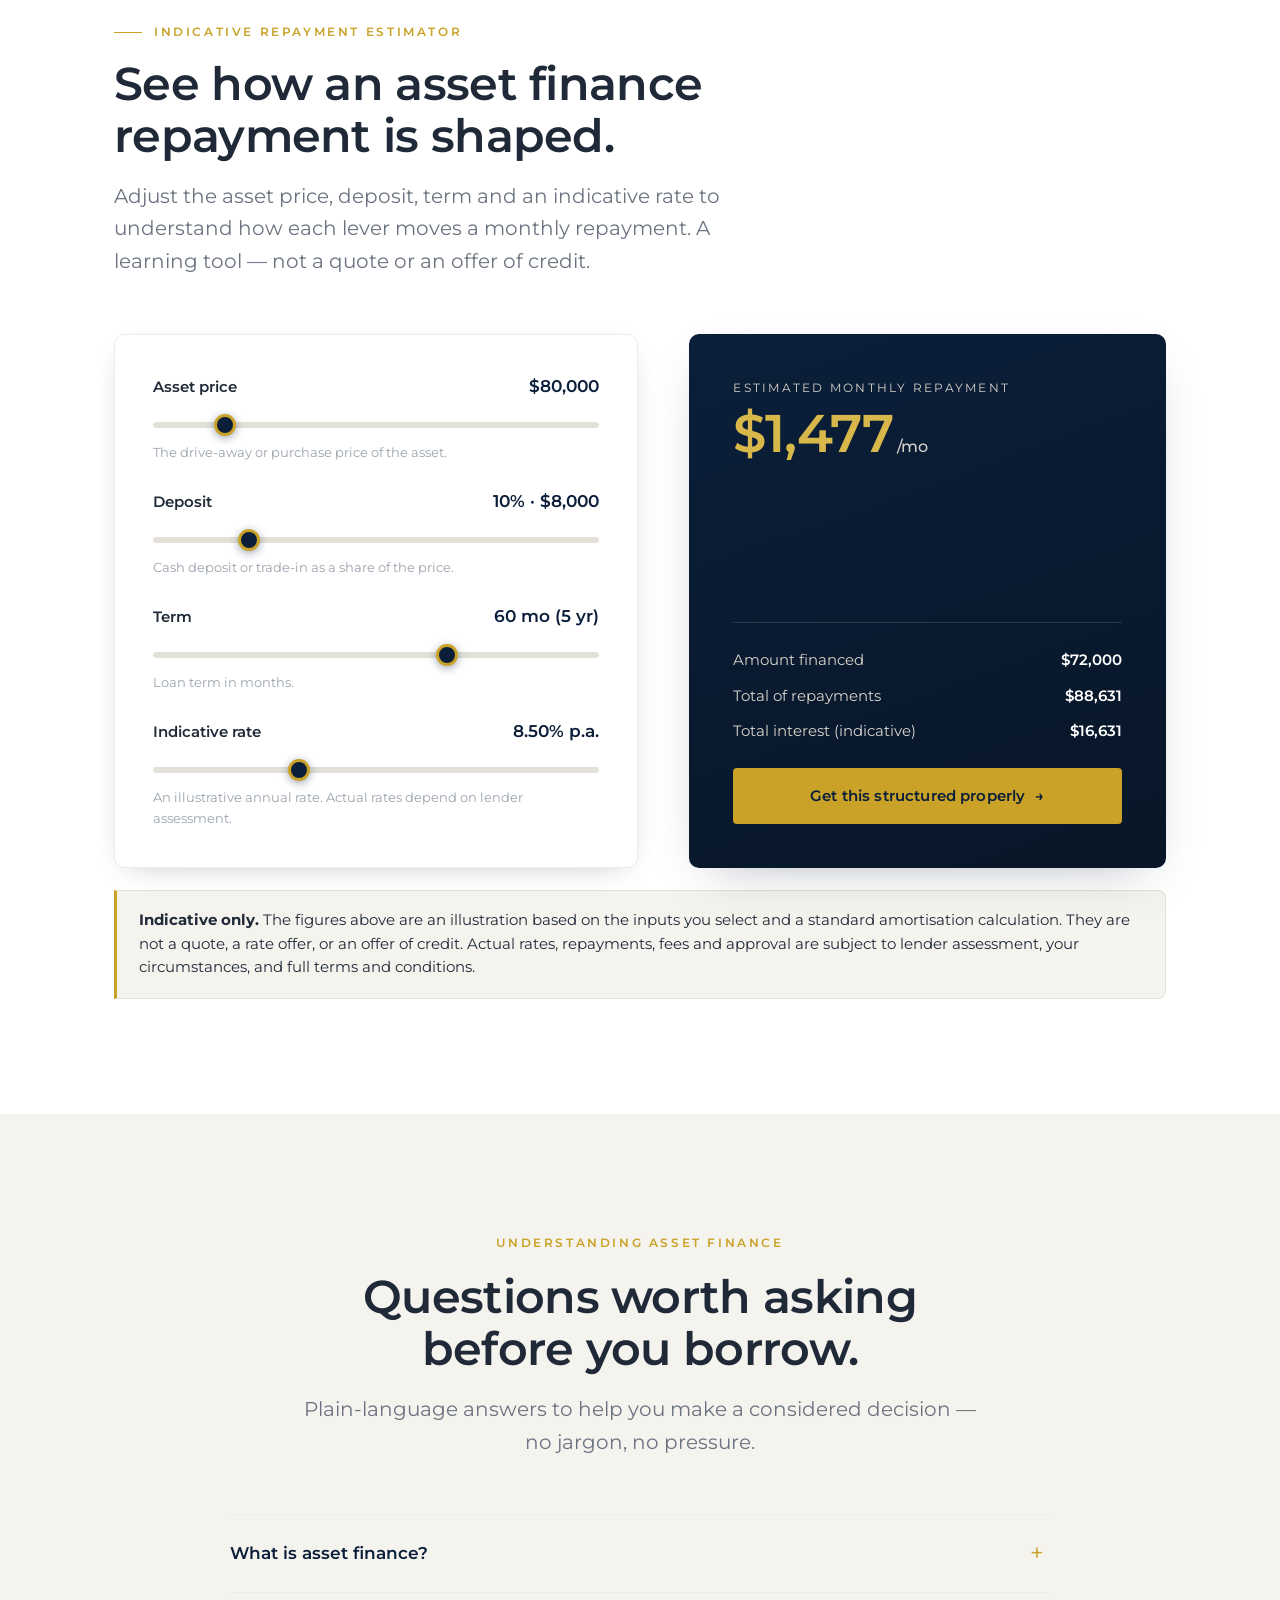
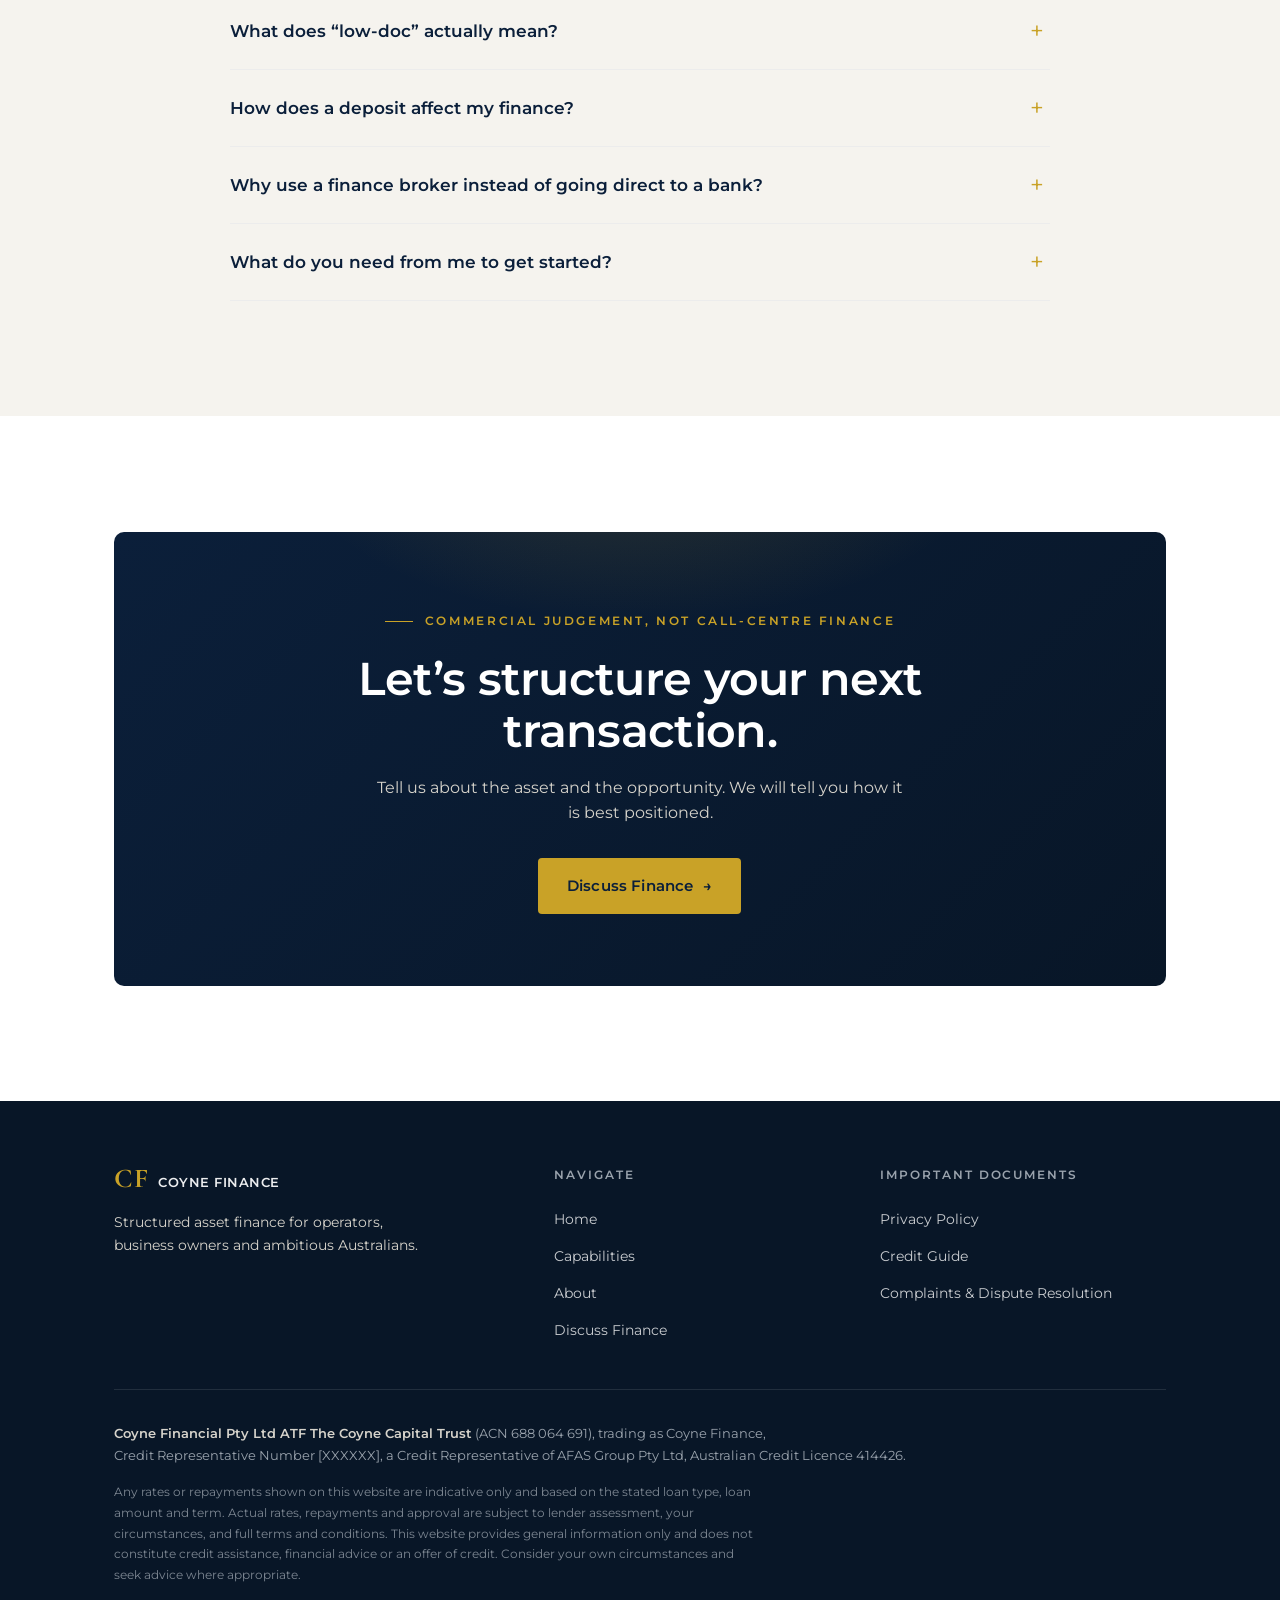
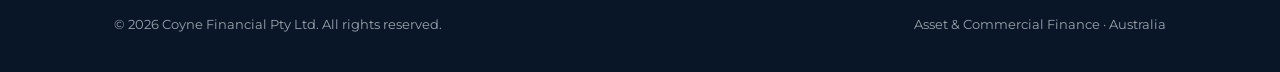
==== commit d31da1b3: "Make lender panel a Savvy-style logo wall (greyscale->colour on hover) Each tile loads assets/img/le" ====
--- a/index.html
+++ b/index.html
@@ -160,22 +160,22 @@
           <p class="lead" style="margin-inline:auto;">Through our aggregation panel, Coyne Finance arranges finance across major banks, specialist asset financiers and non-bank lenders — then positions each transaction to the lender whose appetite fits it.</p>
         </div>
         <ul class="lender-grid mt-l" data-reveal aria-label="Lenders on our panel">
-          <li>Pepper Money</li>
-          <li>Liberty</li>
-          <li>Plenti</li>
-          <li>Wisr</li>
-          <li>Now Finance</li>
-          <li>Latitude</li>
-          <li>Money3</li>
-          <li>Angle Finance</li>
-          <li>Firstmac</li>
-          <li>Bank of Queensland</li>
-          <li>RACV</li>
-          <li>Branded Financial Services</li>
-          <li>Automotive Financial Services</li>
-          <li>The Asset Financier</li>
-          <li>Azora</li>
-          <li>Dynamoney</li>
+          <li><img class="lender-logo" src="assets/img/lenders/pepper-money.svg" alt="Pepper Money" loading="lazy" onerror="this.remove()"><span class="lender-name">Pepper Money</span></li>
+          <li><img class="lender-logo" src="assets/img/lenders/liberty.svg" alt="Liberty" loading="lazy" onerror="this.remove()"><span class="lender-name">Liberty</span></li>
+          <li><img class="lender-logo" src="assets/img/lenders/plenti.svg" alt="Plenti" loading="lazy" onerror="this.remove()"><span class="lender-name">Plenti</span></li>
+          <li><img class="lender-logo" src="assets/img/lenders/wisr.svg" alt="Wisr" loading="lazy" onerror="this.remove()"><span class="lender-name">Wisr</span></li>
+          <li><img class="lender-logo" src="assets/img/lenders/now-finance.svg" alt="Now Finance" loading="lazy" onerror="this.remove()"><span class="lender-name">Now Finance</span></li>
+          <li><img class="lender-logo" src="assets/img/lenders/latitude.svg" alt="Latitude" loading="lazy" onerror="this.remove()"><span class="lender-name">Latitude</span></li>
+          <li><img class="lender-logo" src="assets/img/lenders/money3.svg" alt="Money3" loading="lazy" onerror="this.remove()"><span class="lender-name">Money3</span></li>
+          <li><img class="lender-logo" src="assets/img/lenders/angle-finance.svg" alt="Angle Finance" loading="lazy" onerror="this.remove()"><span class="lender-name">Angle Finance</span></li>
+          <li><img class="lender-logo" src="assets/img/lenders/firstmac.svg" alt="Firstmac" loading="lazy" onerror="this.remove()"><span class="lender-name">Firstmac</span></li>
+          <li><img class="lender-logo" src="assets/img/lenders/bank-of-queensland.svg" alt="Bank of Queensland" loading="lazy" onerror="this.remove()"><span class="lender-name">Bank of Queensland</span></li>
+          <li><img class="lender-logo" src="assets/img/lenders/racv.svg" alt="RACV" loading="lazy" onerror="this.remove()"><span class="lender-name">RACV</span></li>
+          <li><img class="lender-logo" src="assets/img/lenders/branded-financial.svg" alt="Branded Financial Services" loading="lazy" onerror="this.remove()"><span class="lender-name">Branded Financial Services</span></li>
+          <li><img class="lender-logo" src="assets/img/lenders/automotive-financial.svg" alt="Automotive Financial Services" loading="lazy" onerror="this.remove()"><span class="lender-name">Automotive Financial Services</span></li>
+          <li><img class="lender-logo" src="assets/img/lenders/the-asset-financier.svg" alt="The Asset Financier" loading="lazy" onerror="this.remove()"><span class="lender-name">The Asset Financier</span></li>
+          <li><img class="lender-logo" src="assets/img/lenders/azora.svg" alt="Azora" loading="lazy" onerror="this.remove()"><span class="lender-name">Azora</span></li>
+          <li><img class="lender-logo" src="assets/img/lenders/dynamoney.svg" alt="Dynamoney" loading="lazy" onerror="this.remove()"><span class="lender-name">Dynamoney</span></li>
         </ul>
         <p class="lender-note muted center mt-l" data-reveal>Lender access is subject to accreditation and may change. We position each deal to the lenders whose policy and appetite suit it — not to a single product.</p>
       </div>
--- a/assets/css/styles.css
+++ b/assets/css/styles.css
@@ -266,10 +266,12 @@
    ==================================================================== */
 .lender-grid {
   list-style: none; padding: 0; margin: 0;
-  display: grid; grid-template-columns: repeat(auto-fill, minmax(200px, 1fr));
+  display: grid; grid-template-columns: repeat(2, 1fr);
   gap: 1px; background: var(--line);
   border: 1px solid var(--line); border-radius: var(--radius-lg); overflow: hidden;
 }
+/* 16 lenders → clean blocks: 2×8 on mobile, 4×4 on desktop (no orphan cells) */
+@media (min-width: 920px) { .lender-grid { grid-template-columns: repeat(4, 1fr); } }
 .lender-grid li {
   background: var(--white); color: var(--navy);
   display: flex; align-items: center; justify-content: center; text-align: center;
@@ -284,6 +286,16 @@
 .lender-grid li:hover { color: var(--gold); background: #FBFAF7; }
 .lender-grid li:hover::after { width: 46px; }
 .lender-note { max-width: 60ch; margin-inline: auto; font-size: .9rem; }
+
+/* Logo treatment: greyscale by default, true colour on hover (Savvy-style).
+   Each tile falls back to the lender name until a real logo file is added
+   (the <img> removes itself via onerror, revealing the .lender-name). */
+.lender-logo {
+  max-height: 40px; max-width: 80%; width: auto; object-fit: contain;
+  filter: grayscale(1); opacity: .82; transition: filter .3s var(--ease), opacity .3s;
+}
+.lender-grid li:hover .lender-logo { filter: none; opacity: 1; }
+.lender-logo + .lender-name { display: none; }
 
 /* ====================================================================
    PROCESS STEPS
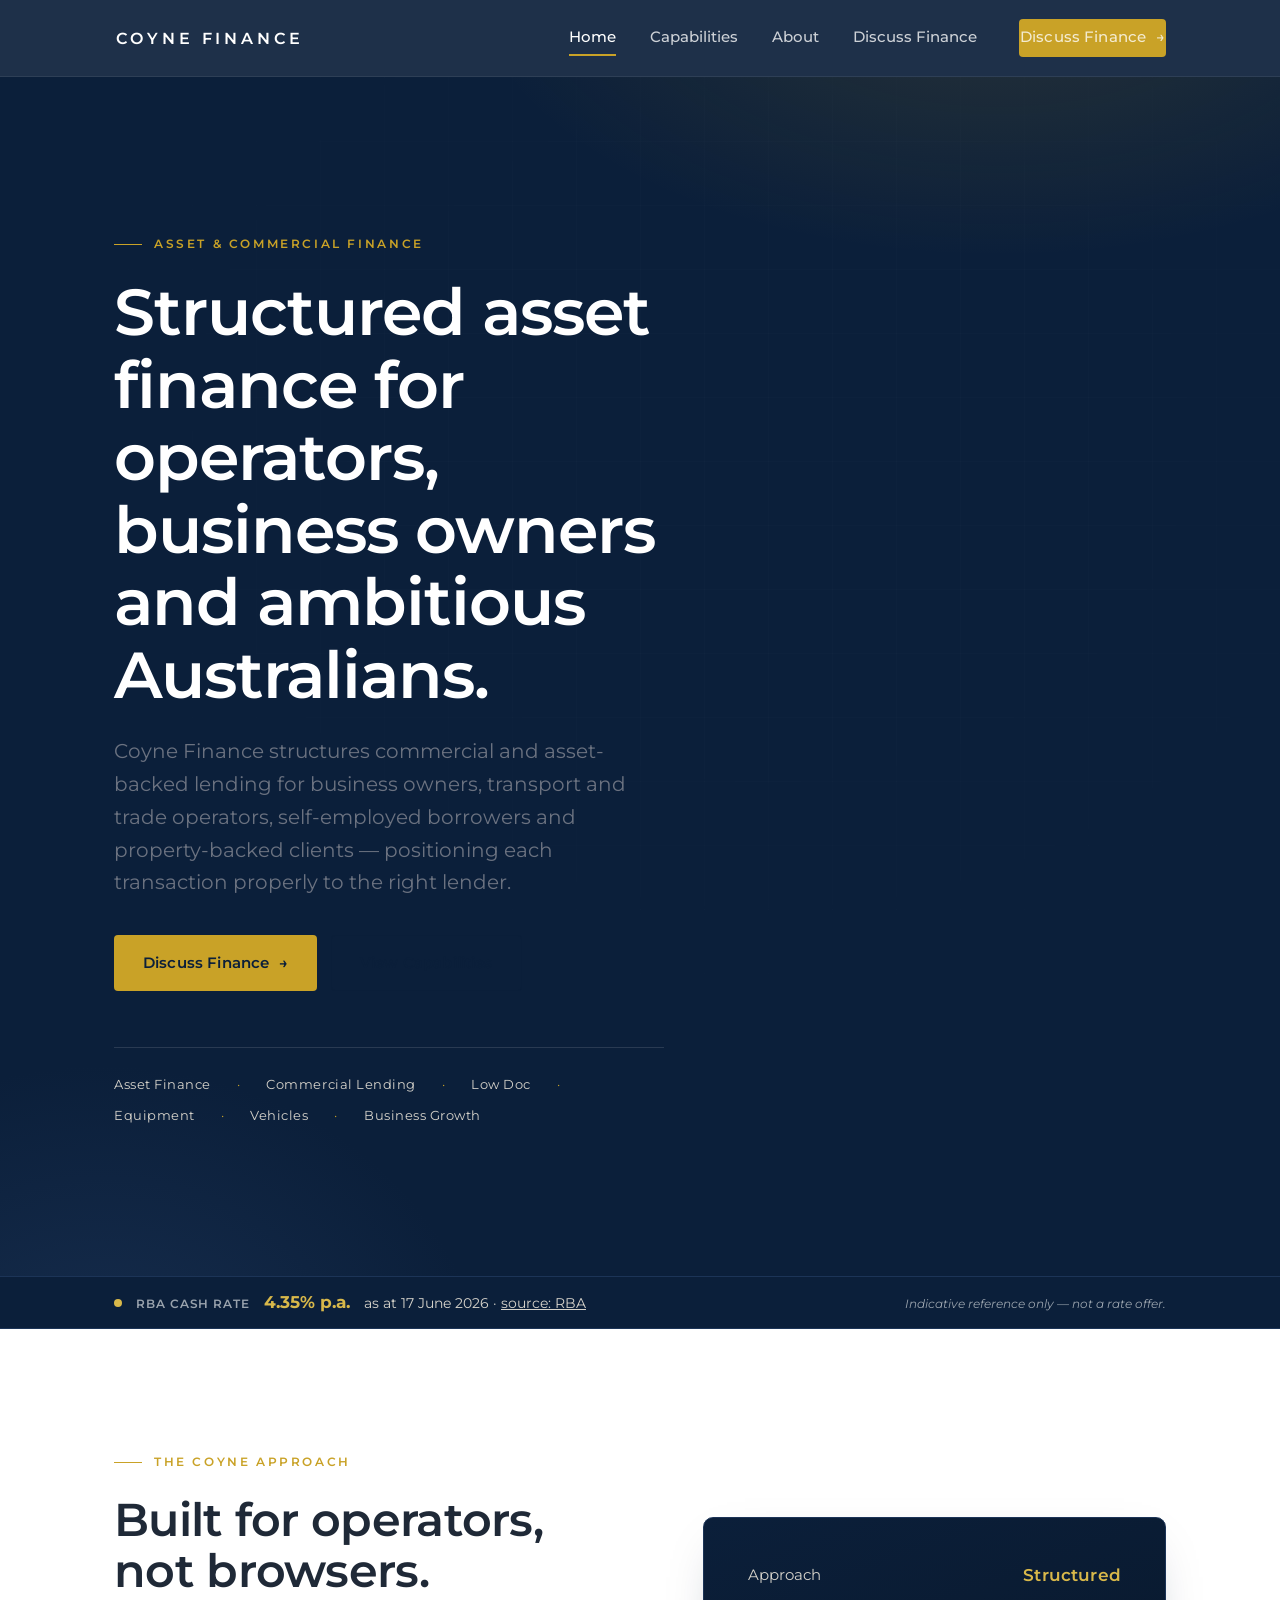
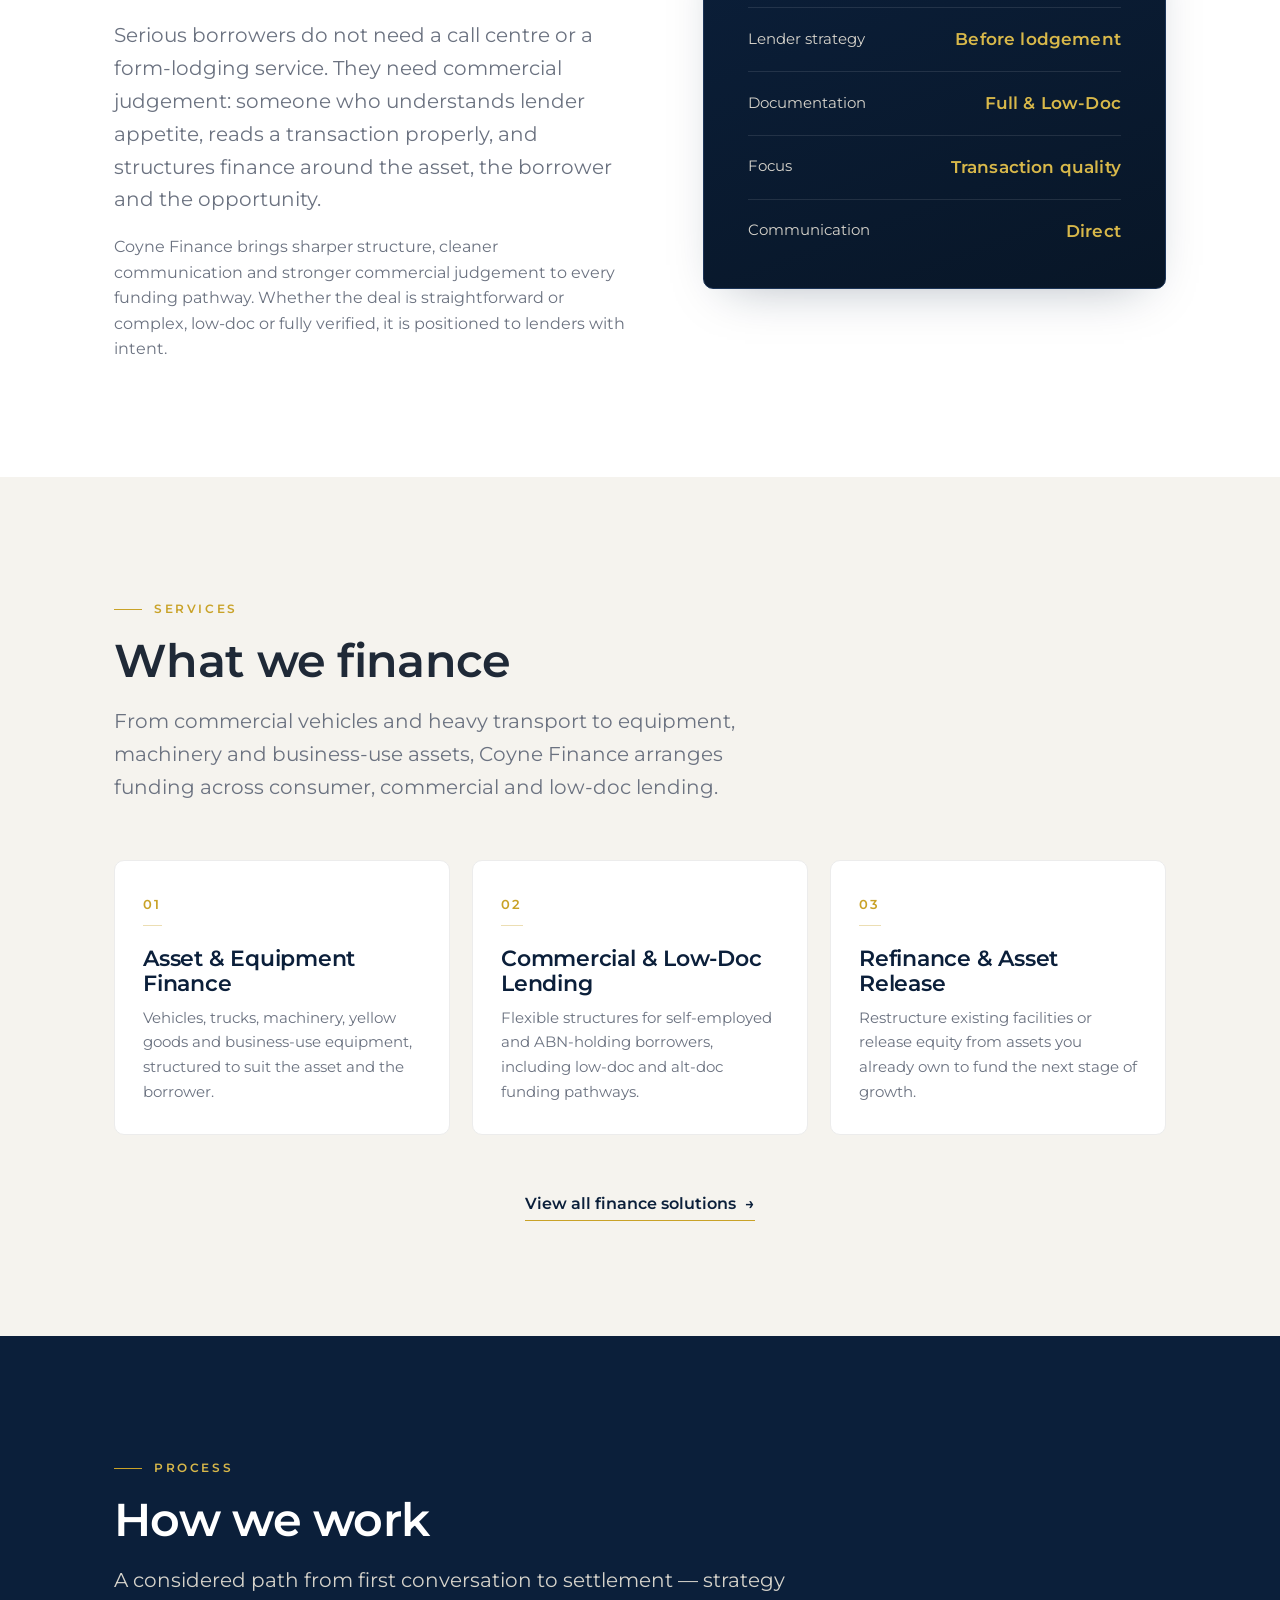
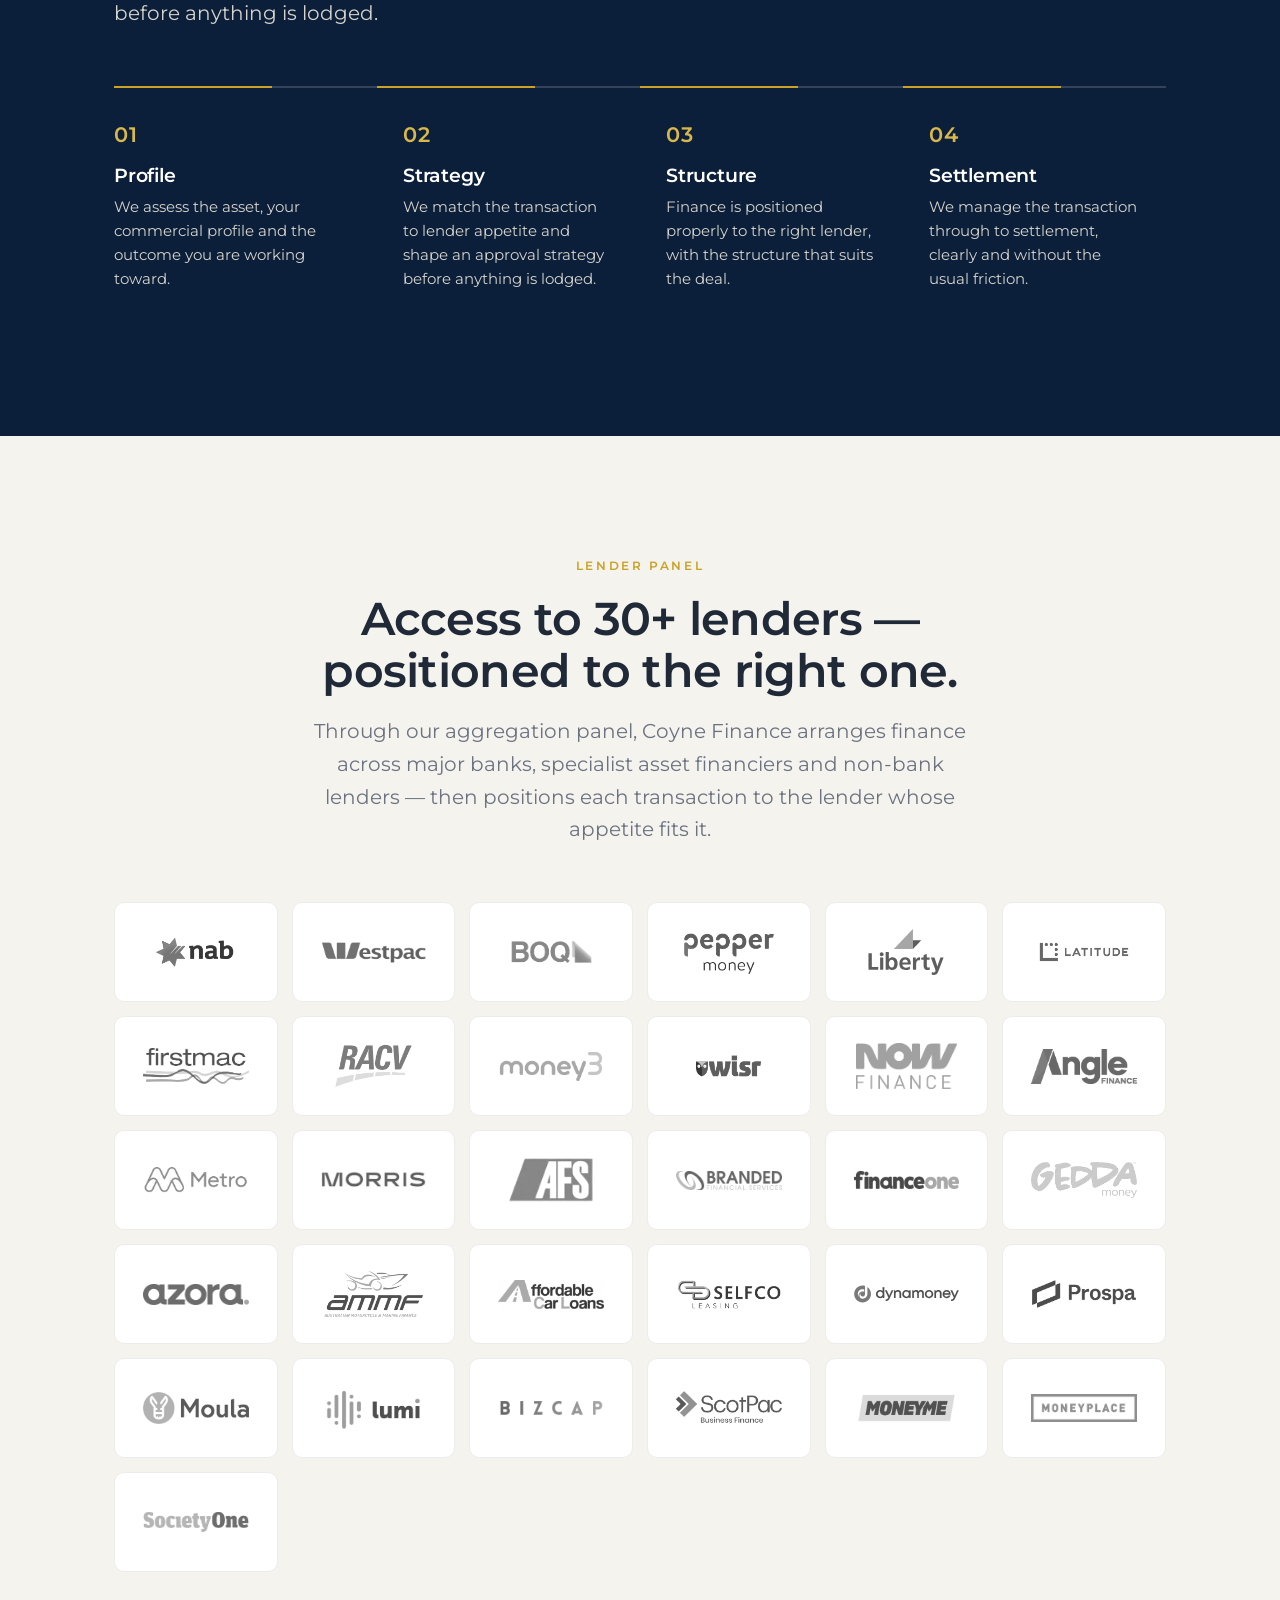
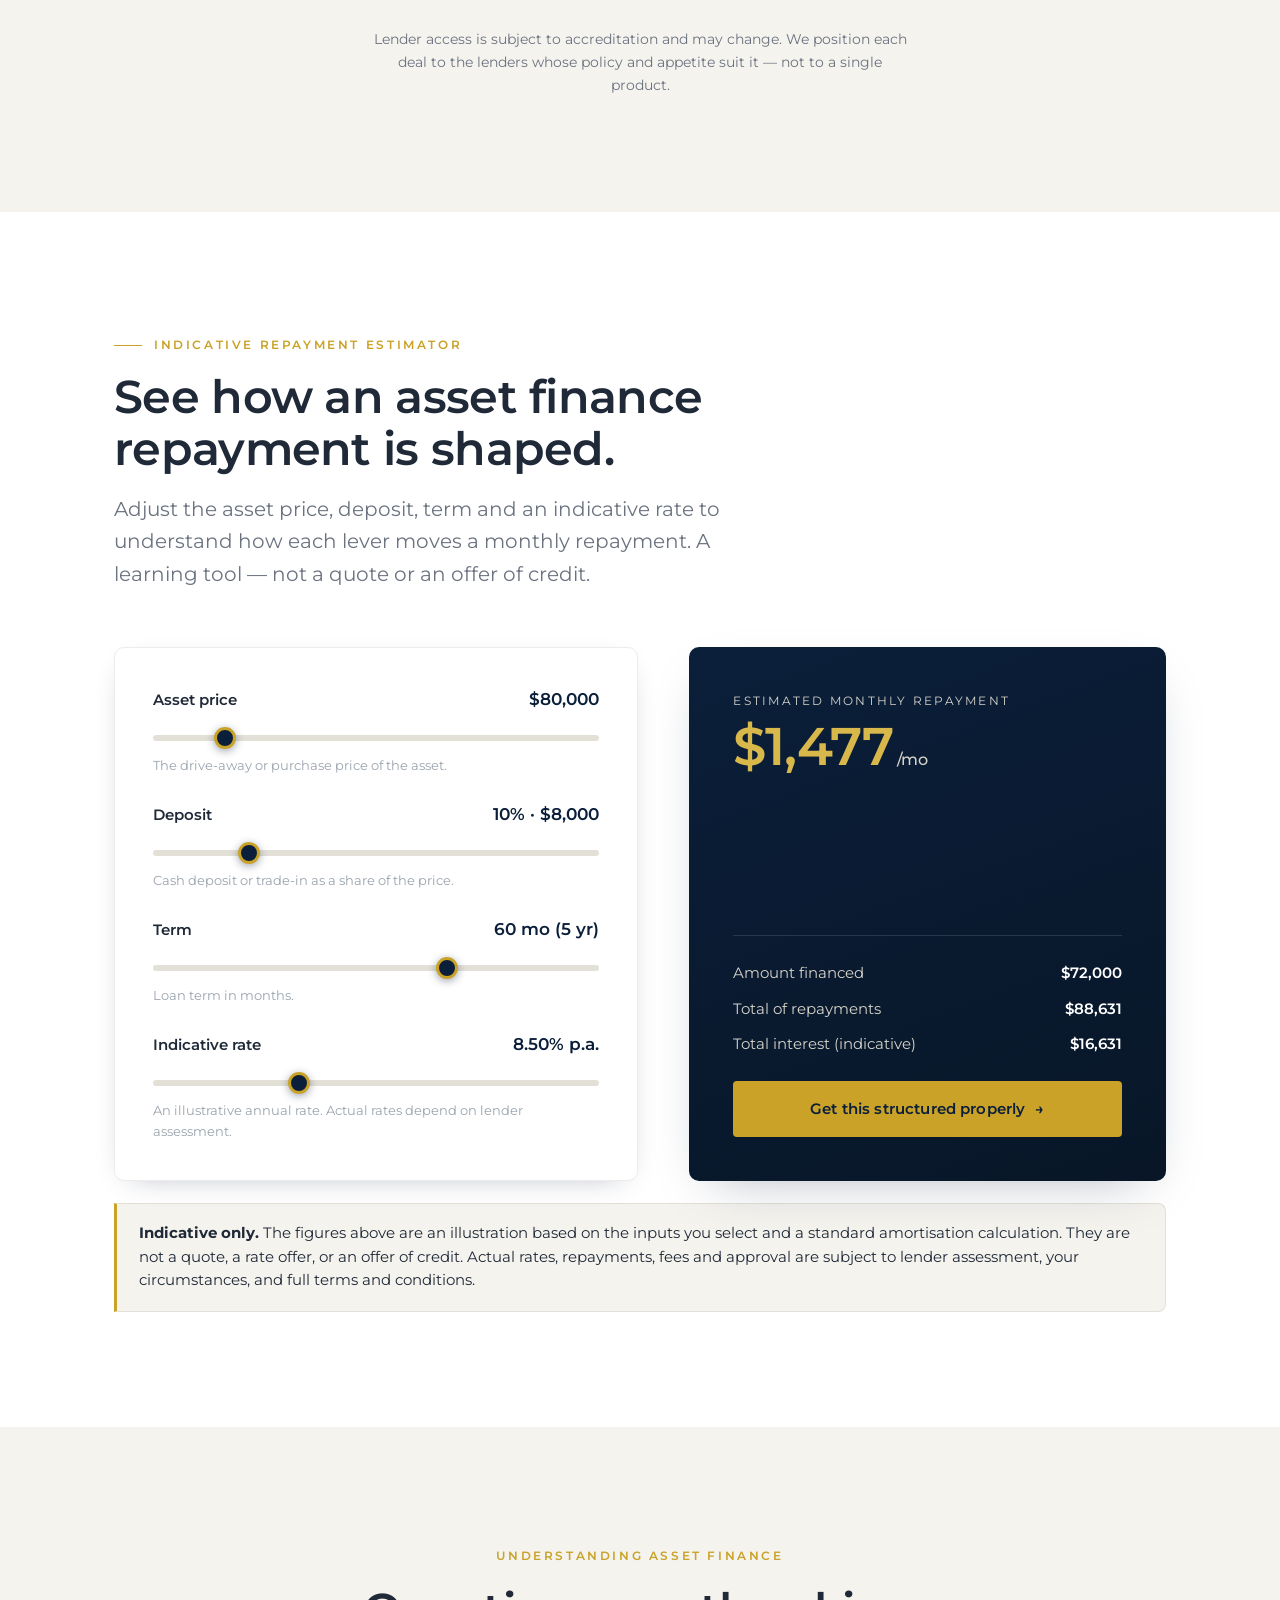
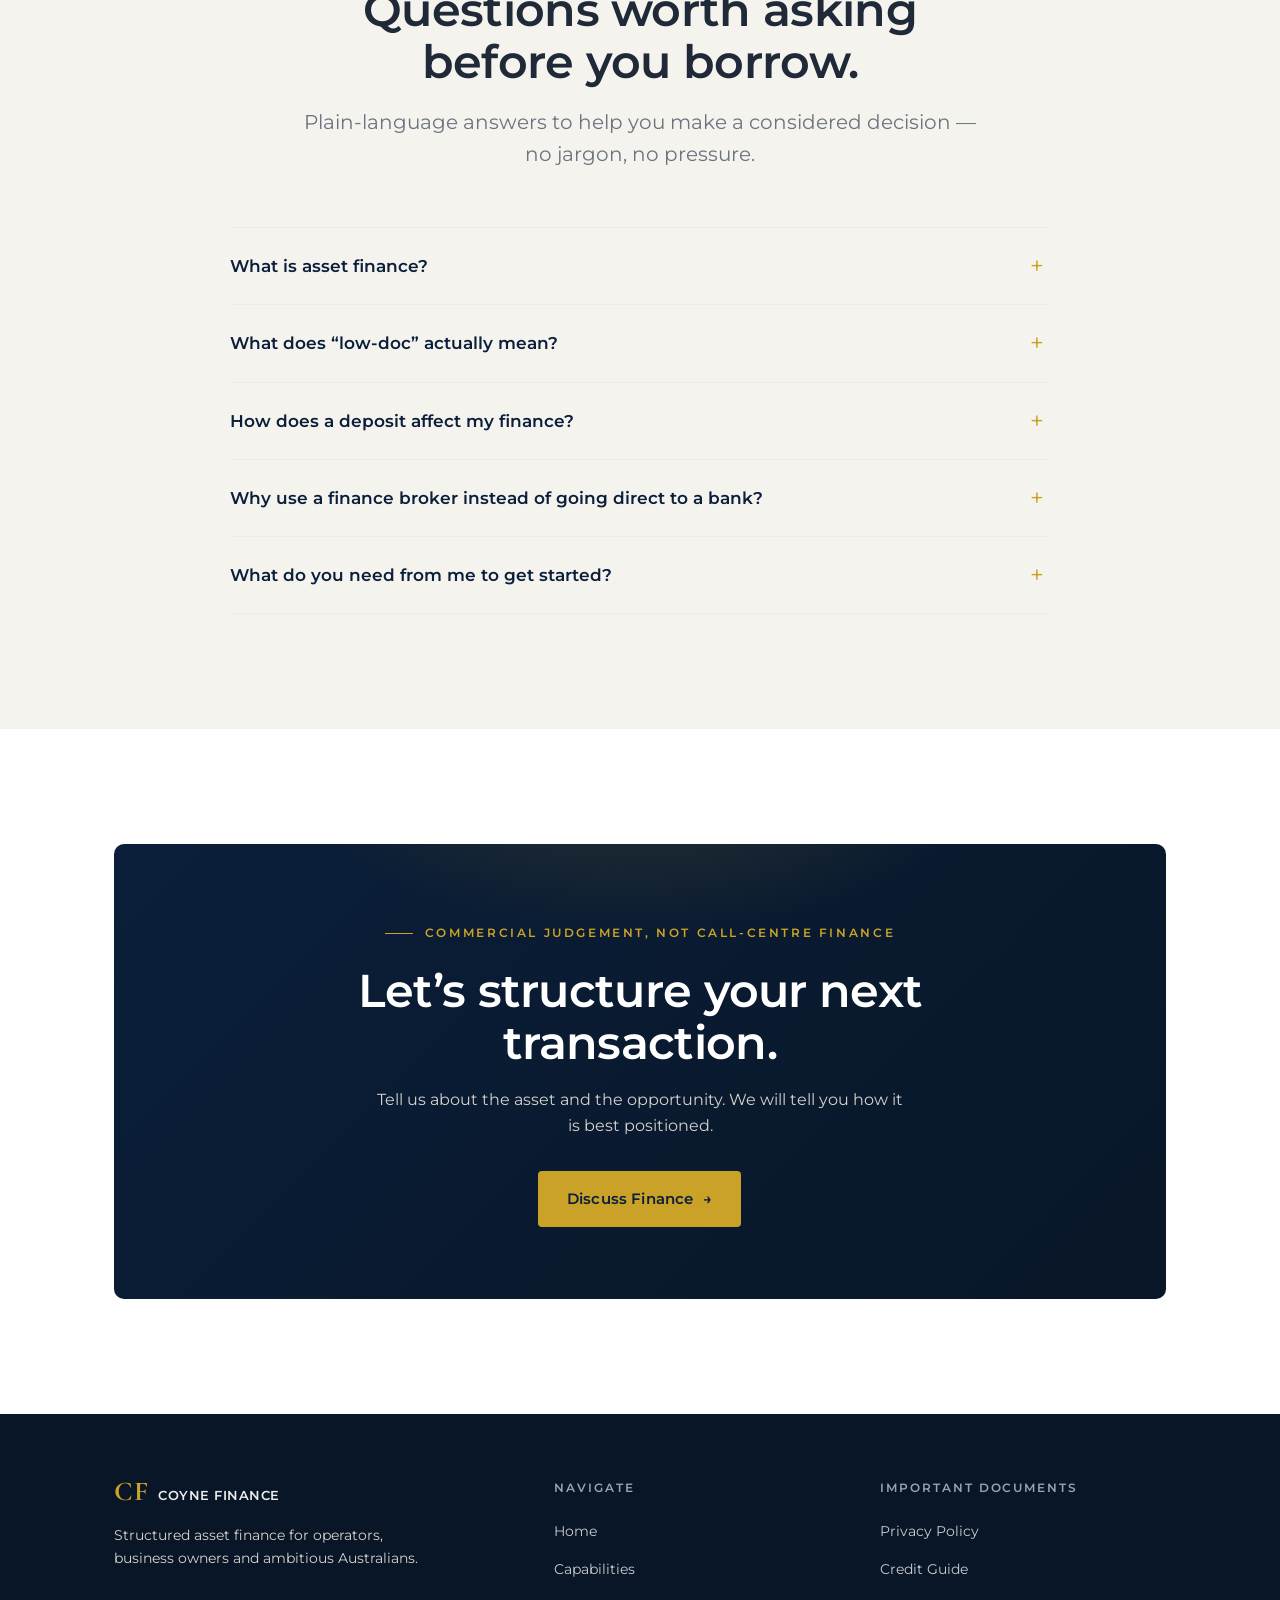
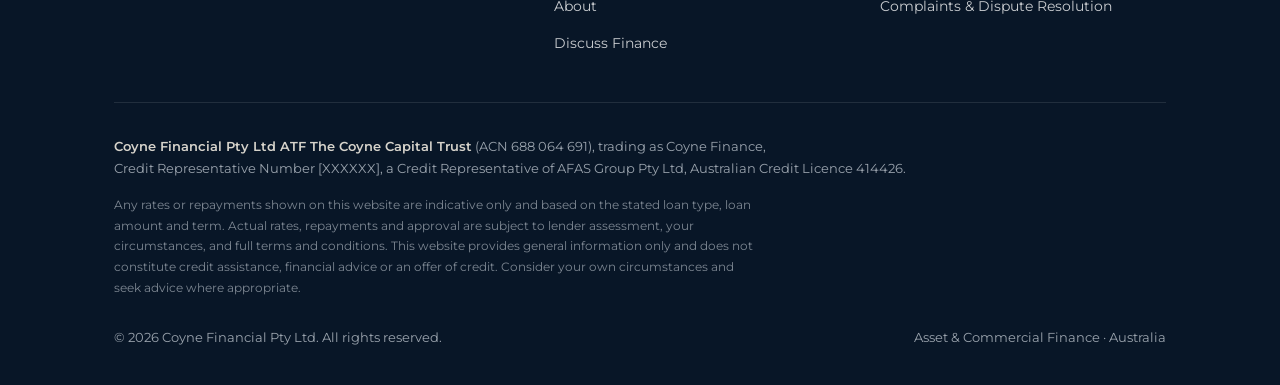
==== commit 8af80d70: "Populate lender wall with 31 real lender logos (Chase's full panel) Installed Chase's supplied logos" ====
--- a/index.html
+++ b/index.html
@@ -156,26 +156,41 @@
       <div class="wrap">
         <div class="s-head s-head--center" data-reveal>
           <span class="eyebrow">Lender panel</span>
-          <h2>Access to 40+ lenders — positioned to the right one.</h2>
+          <h2>Access to 30+ lenders — positioned to the right one.</h2>
           <p class="lead" style="margin-inline:auto;">Through our aggregation panel, Coyne Finance arranges finance across major banks, specialist asset financiers and non-bank lenders — then positions each transaction to the lender whose appetite fits it.</p>
         </div>
         <ul class="lender-grid mt-l" data-reveal aria-label="Lenders on our panel">
-          <li><img class="lender-logo" src="assets/img/lenders/pepper-money.svg" alt="Pepper Money" loading="lazy" onerror="this.remove()"><span class="lender-name">Pepper Money</span></li>
+          <li><img class="lender-logo" src="assets/img/lenders/nab.png" alt="NAB" loading="lazy" onerror="this.remove()"><span class="lender-name">NAB</span></li>
+          <li><img class="lender-logo" src="assets/img/lenders/westpac.webp" alt="Westpac" loading="lazy" onerror="this.remove()"><span class="lender-name">Westpac</span></li>
+          <li><img class="lender-logo" src="assets/img/lenders/bank-of-queensland.webp" alt="Bank of Queensland" loading="lazy" onerror="this.remove()"><span class="lender-name">Bank of Queensland</span></li>
+          <li><img class="lender-logo" src="assets/img/lenders/pepper-money.webp" alt="Pepper Money" loading="lazy" onerror="this.remove()"><span class="lender-name">Pepper Money</span></li>
           <li><img class="lender-logo" src="assets/img/lenders/liberty.svg" alt="Liberty" loading="lazy" onerror="this.remove()"><span class="lender-name">Liberty</span></li>
-          <li><img class="lender-logo" src="assets/img/lenders/plenti.svg" alt="Plenti" loading="lazy" onerror="this.remove()"><span class="lender-name">Plenti</span></li>
+          <li><img class="lender-logo" src="assets/img/lenders/latitude.webp" alt="Latitude" loading="lazy" onerror="this.remove()"><span class="lender-name">Latitude</span></li>
+          <li><img class="lender-logo" src="assets/img/lenders/firstmac.webp" alt="Firstmac" loading="lazy" onerror="this.remove()"><span class="lender-name">Firstmac</span></li>
+          <li><img class="lender-logo" src="assets/img/lenders/racv.webp" alt="RACV" loading="lazy" onerror="this.remove()"><span class="lender-name">RACV</span></li>
+          <li><img class="lender-logo" src="assets/img/lenders/money3.webp" alt="Money3" loading="lazy" onerror="this.remove()"><span class="lender-name">Money3</span></li>
           <li><img class="lender-logo" src="assets/img/lenders/wisr.svg" alt="Wisr" loading="lazy" onerror="this.remove()"><span class="lender-name">Wisr</span></li>
-          <li><img class="lender-logo" src="assets/img/lenders/now-finance.svg" alt="Now Finance" loading="lazy" onerror="this.remove()"><span class="lender-name">Now Finance</span></li>
-          <li><img class="lender-logo" src="assets/img/lenders/latitude.svg" alt="Latitude" loading="lazy" onerror="this.remove()"><span class="lender-name">Latitude</span></li>
-          <li><img class="lender-logo" src="assets/img/lenders/money3.svg" alt="Money3" loading="lazy" onerror="this.remove()"><span class="lender-name">Money3</span></li>
-          <li><img class="lender-logo" src="assets/img/lenders/angle-finance.svg" alt="Angle Finance" loading="lazy" onerror="this.remove()"><span class="lender-name">Angle Finance</span></li>
-          <li><img class="lender-logo" src="assets/img/lenders/firstmac.svg" alt="Firstmac" loading="lazy" onerror="this.remove()"><span class="lender-name">Firstmac</span></li>
-          <li><img class="lender-logo" src="assets/img/lenders/bank-of-queensland.svg" alt="Bank of Queensland" loading="lazy" onerror="this.remove()"><span class="lender-name">Bank of Queensland</span></li>
-          <li><img class="lender-logo" src="assets/img/lenders/racv.svg" alt="RACV" loading="lazy" onerror="this.remove()"><span class="lender-name">RACV</span></li>
-          <li><img class="lender-logo" src="assets/img/lenders/branded-financial.svg" alt="Branded Financial Services" loading="lazy" onerror="this.remove()"><span class="lender-name">Branded Financial Services</span></li>
-          <li><img class="lender-logo" src="assets/img/lenders/automotive-financial.svg" alt="Automotive Financial Services" loading="lazy" onerror="this.remove()"><span class="lender-name">Automotive Financial Services</span></li>
-          <li><img class="lender-logo" src="assets/img/lenders/the-asset-financier.svg" alt="The Asset Financier" loading="lazy" onerror="this.remove()"><span class="lender-name">The Asset Financier</span></li>
-          <li><img class="lender-logo" src="assets/img/lenders/azora.svg" alt="Azora" loading="lazy" onerror="this.remove()"><span class="lender-name">Azora</span></li>
+          <li><img class="lender-logo" src="assets/img/lenders/now-finance.webp" alt="Now Finance" loading="lazy" onerror="this.remove()"><span class="lender-name">Now Finance</span></li>
+          <li><img class="lender-logo" src="assets/img/lenders/angle-finance.webp" alt="Angle Finance" loading="lazy" onerror="this.remove()"><span class="lender-name">Angle Finance</span></li>
+          <li><img class="lender-logo" src="assets/img/lenders/metro.webp" alt="Metro Finance" loading="lazy" onerror="this.remove()"><span class="lender-name">Metro Finance</span></li>
+          <li><img class="lender-logo" src="assets/img/lenders/morris.webp" alt="Morris Finance" loading="lazy" onerror="this.remove()"><span class="lender-name">Morris Finance</span></li>
+          <li><img class="lender-logo" src="assets/img/lenders/automotive-financial.webp" alt="Automotive Financial Services" loading="lazy" onerror="this.remove()"><span class="lender-name">Automotive Financial Services</span></li>
+          <li><img class="lender-logo" src="assets/img/lenders/branded-financial.webp" alt="Branded Financial Services" loading="lazy" onerror="this.remove()"><span class="lender-name">Branded Financial Services</span></li>
+          <li><img class="lender-logo" src="assets/img/lenders/finance-one.webp" alt="Finance One" loading="lazy" onerror="this.remove()"><span class="lender-name">Finance One</span></li>
+          <li><img class="lender-logo" src="assets/img/lenders/gedda.webp" alt="Gedda Money" loading="lazy" onerror="this.remove()"><span class="lender-name">Gedda Money</span></li>
+          <li><img class="lender-logo" src="assets/img/lenders/azora.webp" alt="Azora" loading="lazy" onerror="this.remove()"><span class="lender-name">Azora</span></li>
+          <li><img class="lender-logo" src="assets/img/lenders/ammf.webp" alt="Australian Motorcycle & Marine Finance" loading="lazy" onerror="this.remove()"><span class="lender-name">Australian Motorcycle & Marine Finance</span></li>
+          <li><img class="lender-logo" src="assets/img/lenders/affordable-car-loans.webp" alt="Affordable Car Loans" loading="lazy" onerror="this.remove()"><span class="lender-name">Affordable Car Loans</span></li>
+          <li><img class="lender-logo" src="assets/img/lenders/selfco.webp" alt="SelfCo" loading="lazy" onerror="this.remove()"><span class="lender-name">SelfCo</span></li>
           <li><img class="lender-logo" src="assets/img/lenders/dynamoney.svg" alt="Dynamoney" loading="lazy" onerror="this.remove()"><span class="lender-name">Dynamoney</span></li>
+          <li><img class="lender-logo" src="assets/img/lenders/prospa.webp" alt="Prospa" loading="lazy" onerror="this.remove()"><span class="lender-name">Prospa</span></li>
+          <li><img class="lender-logo" src="assets/img/lenders/moula.webp" alt="Moula" loading="lazy" onerror="this.remove()"><span class="lender-name">Moula</span></li>
+          <li><img class="lender-logo" src="assets/img/lenders/lumi.webp" alt="Lumi" loading="lazy" onerror="this.remove()"><span class="lender-name">Lumi</span></li>
+          <li><img class="lender-logo" src="assets/img/lenders/bizcap.webp" alt="Bizcap" loading="lazy" onerror="this.remove()"><span class="lender-name">Bizcap</span></li>
+          <li><img class="lender-logo" src="assets/img/lenders/scotpac.png" alt="ScotPac" loading="lazy" onerror="this.remove()"><span class="lender-name">ScotPac</span></li>
+          <li><img class="lender-logo" src="assets/img/lenders/moneyme.webp" alt="MoneyMe" loading="lazy" onerror="this.remove()"><span class="lender-name">MoneyMe</span></li>
+          <li><img class="lender-logo" src="assets/img/lenders/moneyplace.webp" alt="MoneyPlace" loading="lazy" onerror="this.remove()"><span class="lender-name">MoneyPlace</span></li>
+          <li><img class="lender-logo" src="assets/img/lenders/societyone.webp" alt="SocietyOne" loading="lazy" onerror="this.remove()"><span class="lender-name">SocietyOne</span></li>
         </ul>
         <p class="lender-note muted center mt-l" data-reveal>Lender access is subject to accreditation and may change. We position each deal to the lenders whose policy and appetite suit it — not to a single product.</p>
       </div>
--- a/assets/css/styles.css
+++ b/assets/css/styles.css
@@ -262,37 +262,30 @@
 .cat p { font-size: .92rem; }
 
 /* ====================================================================
-   LENDER PANEL — typography-led hairline grid (brand: no loud logos)
+   LENDER PANEL — logo wall (greyscale → colour on hover, Savvy-style)
+   Logo card grid; auto-fills any number of lenders without orphan cells.
    ==================================================================== */
 .lender-grid {
   list-style: none; padding: 0; margin: 0;
-  display: grid; grid-template-columns: repeat(2, 1fr);
-  gap: 1px; background: var(--line);
-  border: 1px solid var(--line); border-radius: var(--radius-lg); overflow: hidden;
-}
-/* 16 lenders → clean blocks: 2×8 on mobile, 4×4 on desktop (no orphan cells) */
-@media (min-width: 920px) { .lender-grid { grid-template-columns: repeat(4, 1fr); } }
+  display: grid; grid-template-columns: repeat(auto-fill, minmax(150px, 1fr));
+  gap: 14px;
+}
 .lender-grid li {
   background: var(--white); color: var(--navy);
   display: flex; align-items: center; justify-content: center; text-align: center;
-  min-height: 86px; padding: 22px 18px;
-  font-weight: 600; font-size: .98rem; letter-spacing: .005em;
-  position: relative; transition: color .25s, background .25s;
-}
-.lender-grid li::after {
-  content: ""; position: absolute; left: 50%; bottom: 0; transform: translateX(-50%);
-  width: 0; height: 2px; background: var(--gold); transition: width .35s var(--ease);
-}
-.lender-grid li:hover { color: var(--gold); background: #FBFAF7; }
-.lender-grid li:hover::after { width: 46px; }
+  min-height: 100px; padding: 20px 18px;
+  border: 1px solid var(--line); border-radius: 10px;
+  font-weight: 600; font-size: .92rem; letter-spacing: .005em;
+  transition: border-color .3s, box-shadow .3s, transform .3s var(--ease);
+}
+.lender-grid li:hover { border-color: var(--stone); box-shadow: var(--shadow-soft); transform: translateY(-3px); }
 .lender-note { max-width: 60ch; margin-inline: auto; font-size: .9rem; }
 
-/* Logo treatment: greyscale by default, true colour on hover (Savvy-style).
-   Each tile falls back to the lender name until a real logo file is added
-   (the <img> removes itself via onerror, revealing the .lender-name). */
+/* Logo: greyscale + dimmed by default, true colour on hover. Falls back to the
+   lender name if a logo file is missing (img self-removes via onerror). */
 .lender-logo {
-  max-height: 40px; max-width: 80%; width: auto; object-fit: contain;
-  filter: grayscale(1); opacity: .82; transition: filter .3s var(--ease), opacity .3s;
+  max-height: 46px; max-width: 84%; width: auto; object-fit: contain;
+  filter: grayscale(1); opacity: .78; transition: filter .3s var(--ease), opacity .3s;
 }
 .lender-grid li:hover .lender-logo { filter: none; opacity: 1; }
 .lender-logo + .lender-name { display: none; }
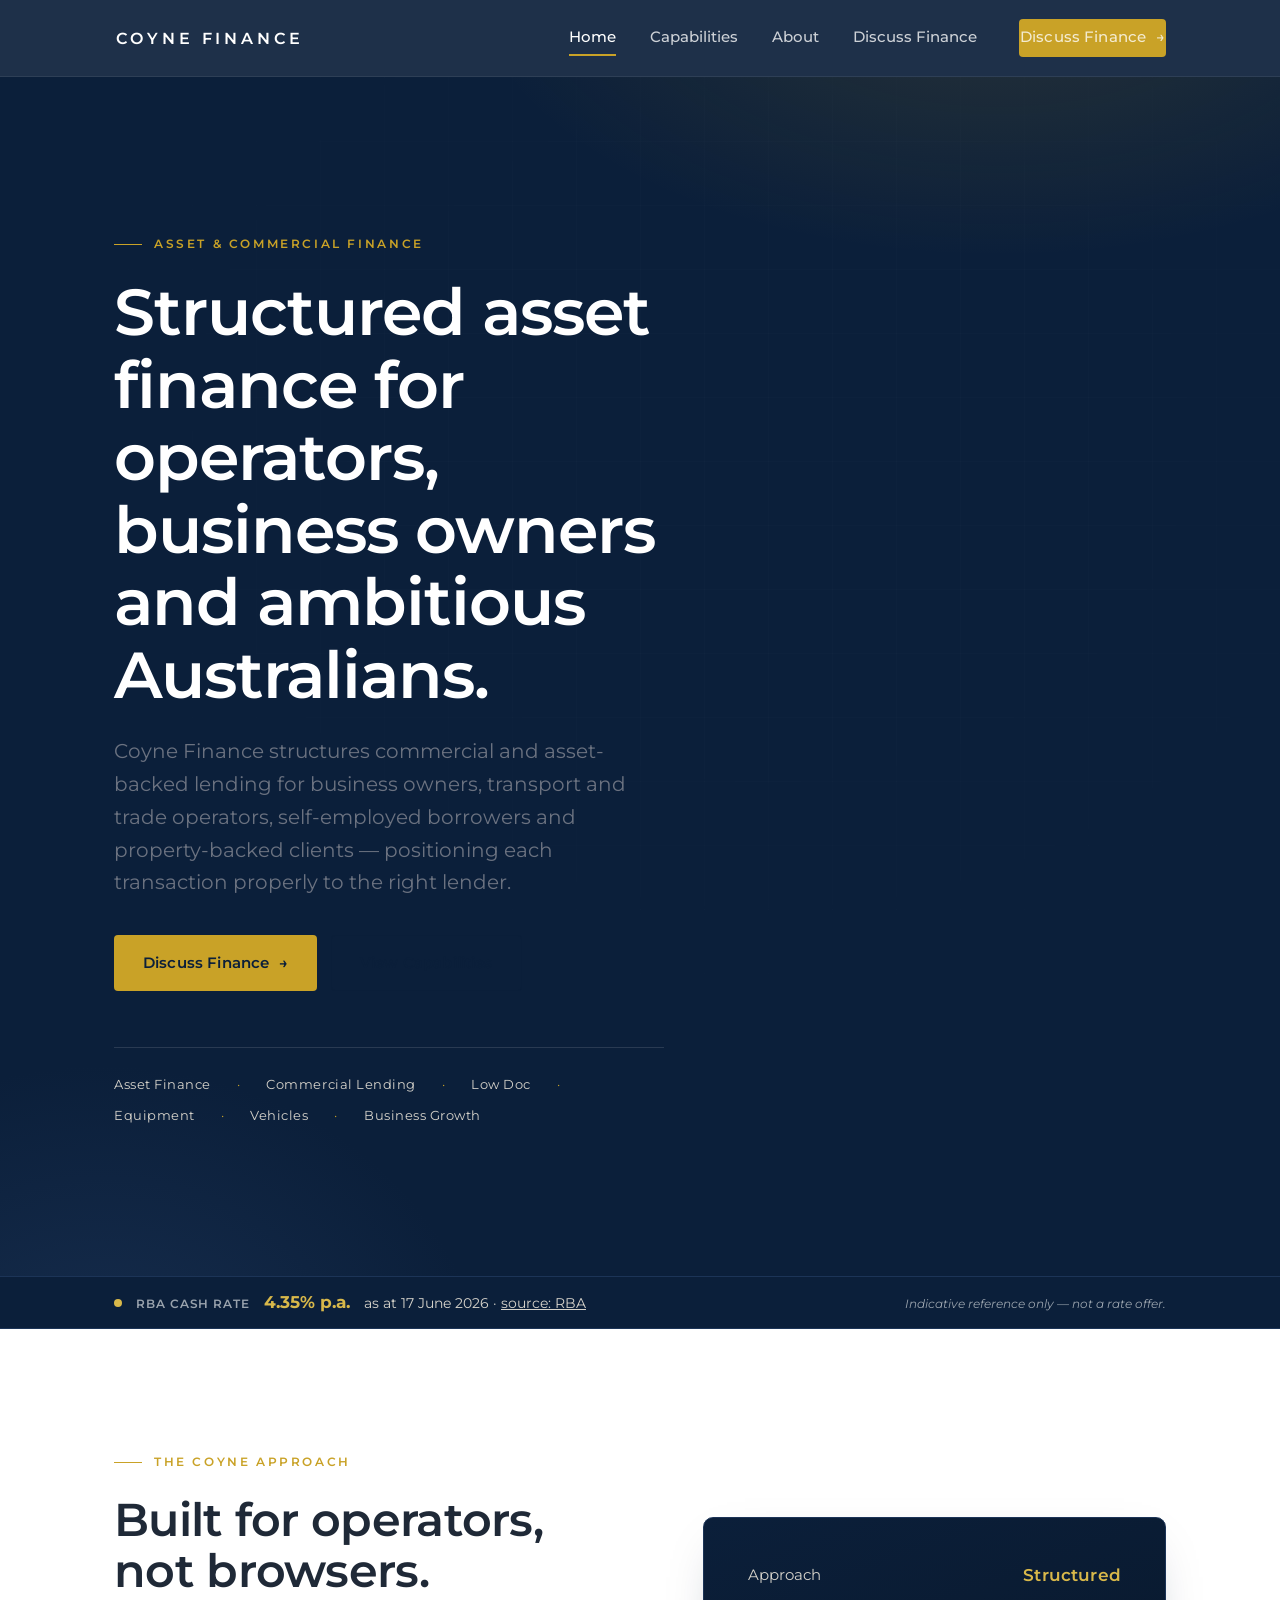
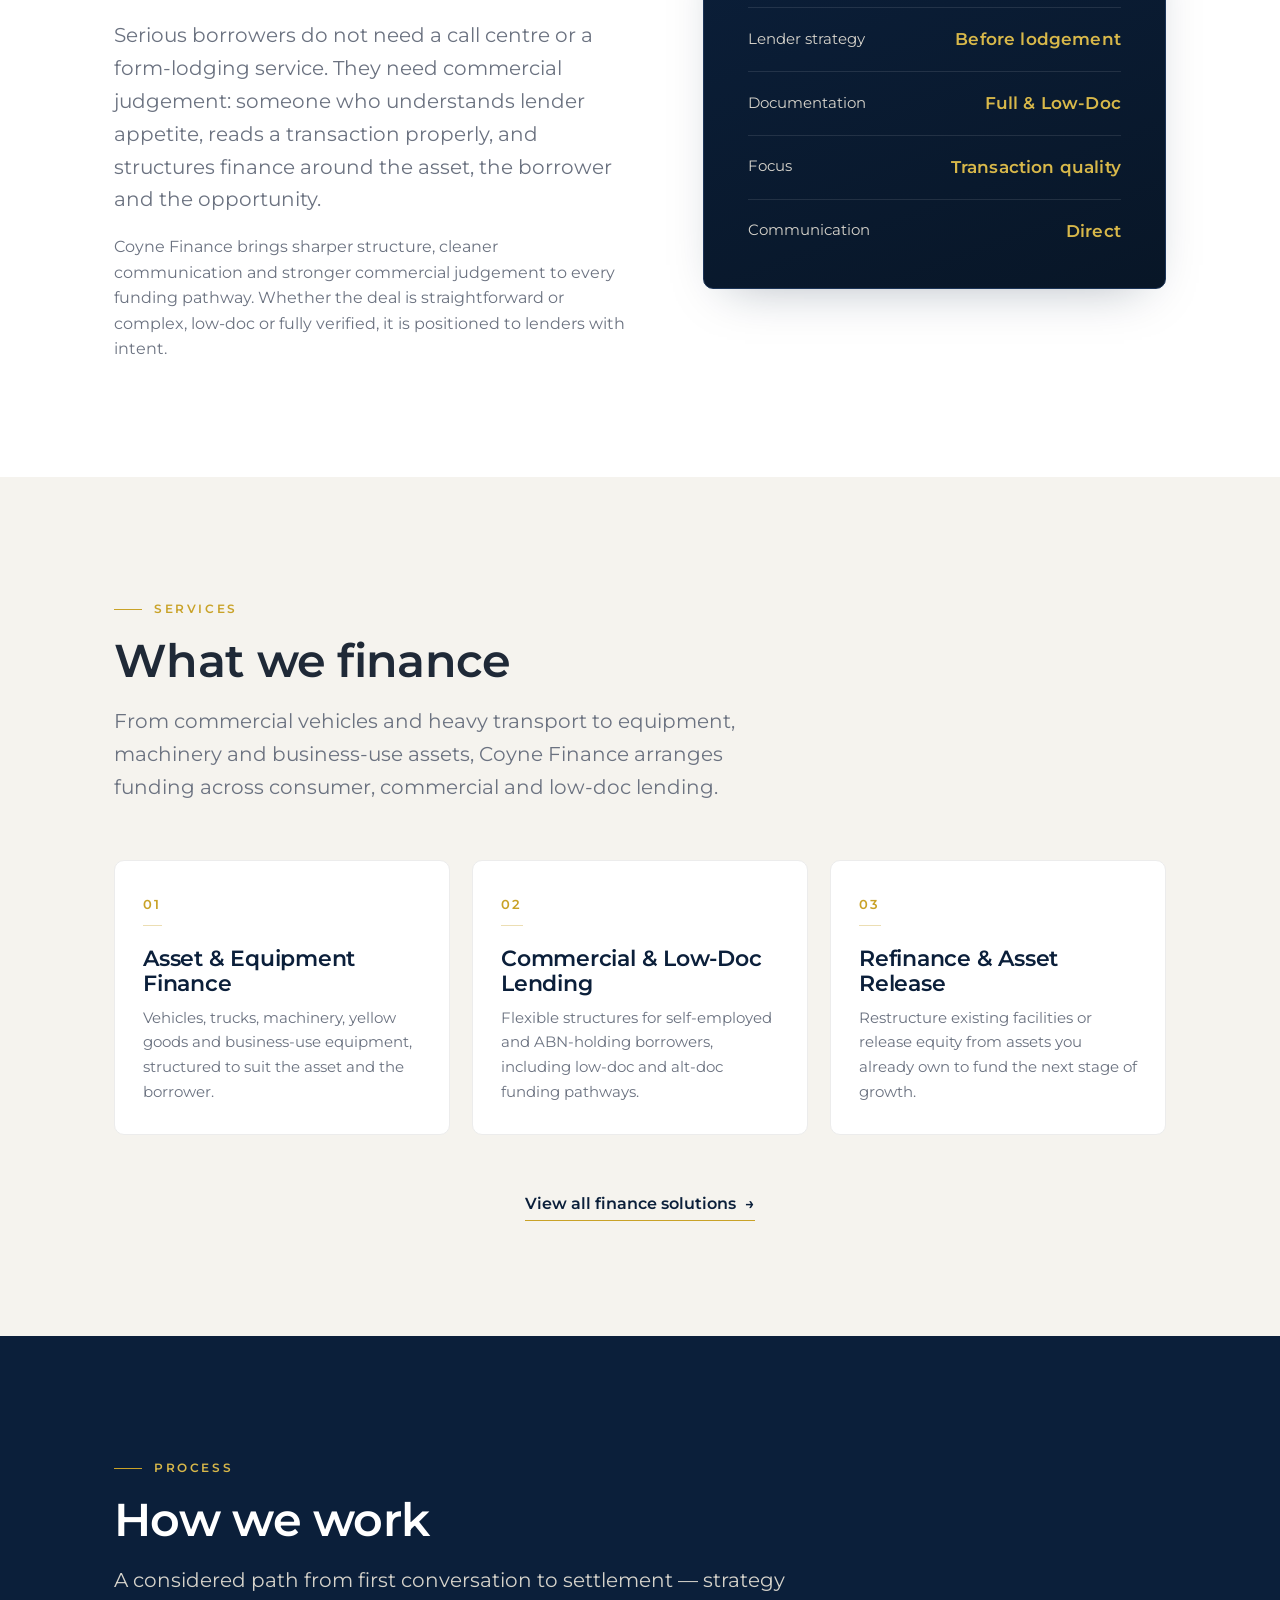
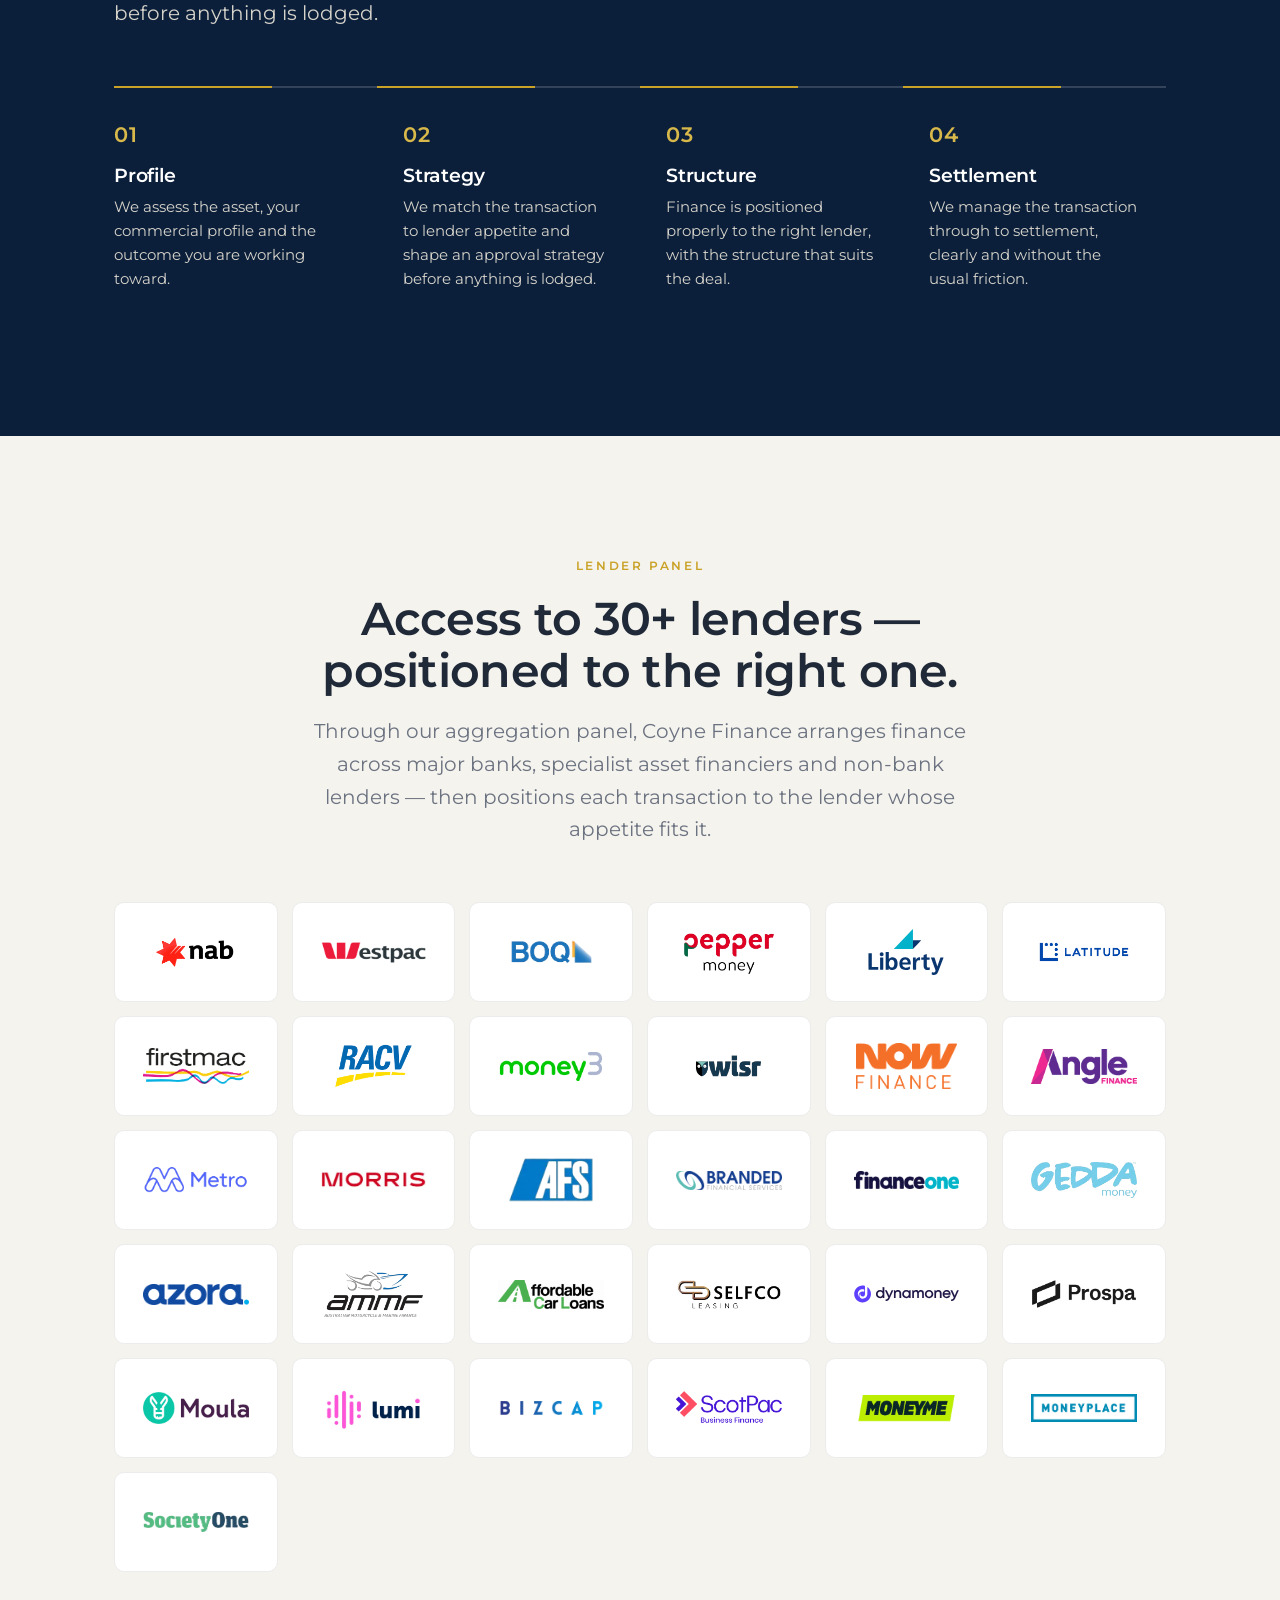
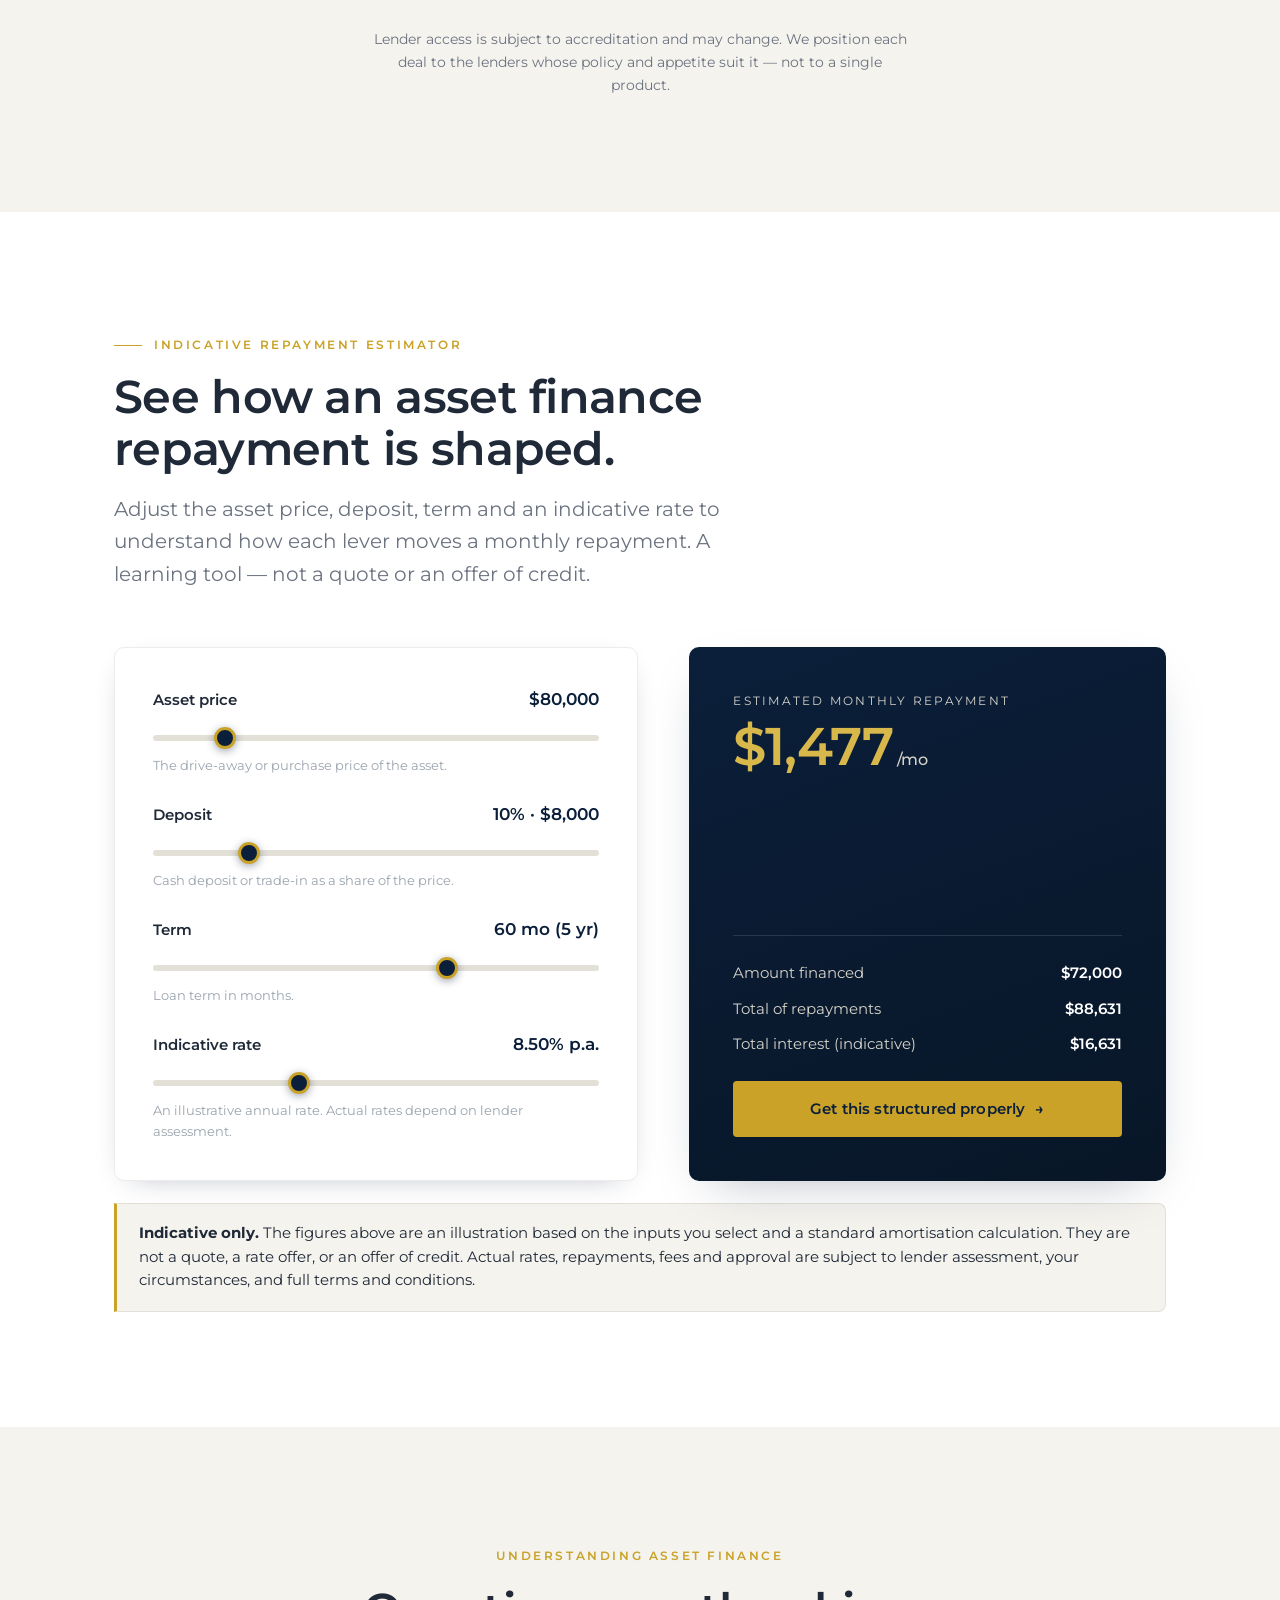
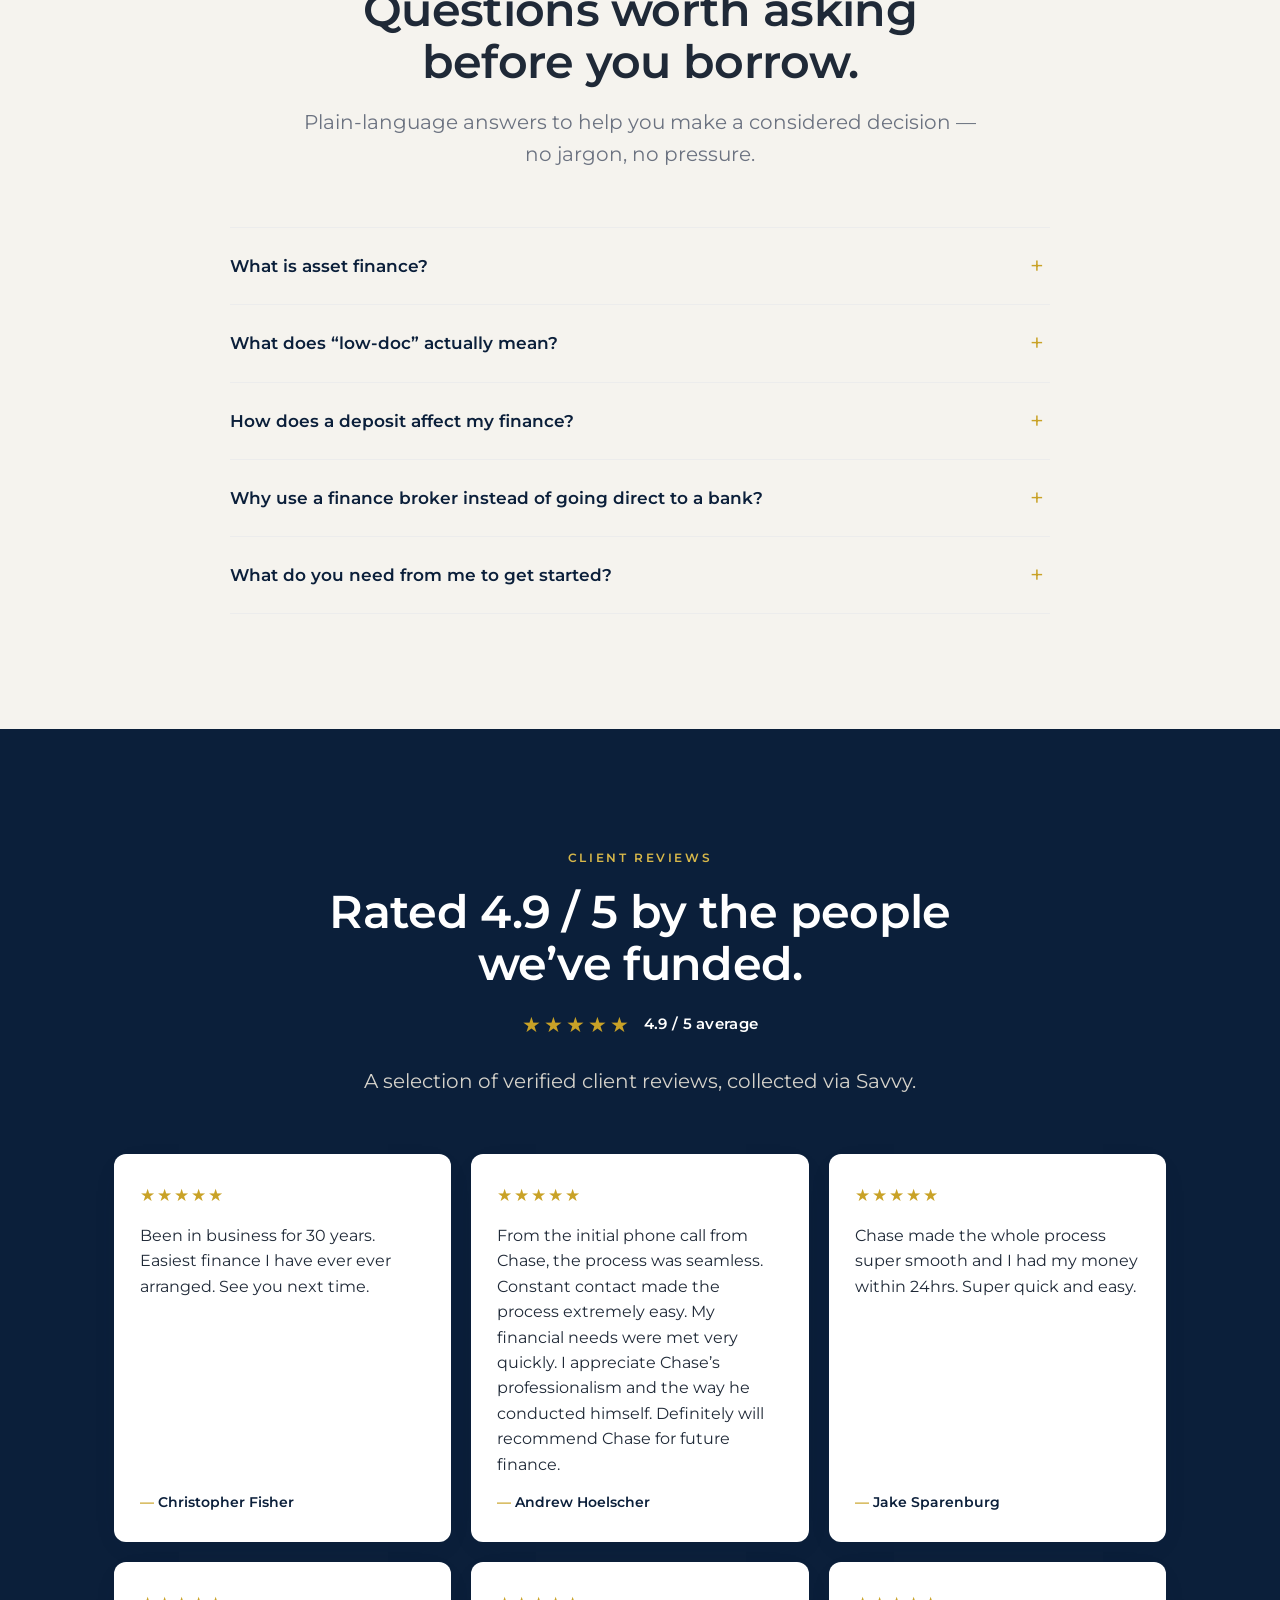
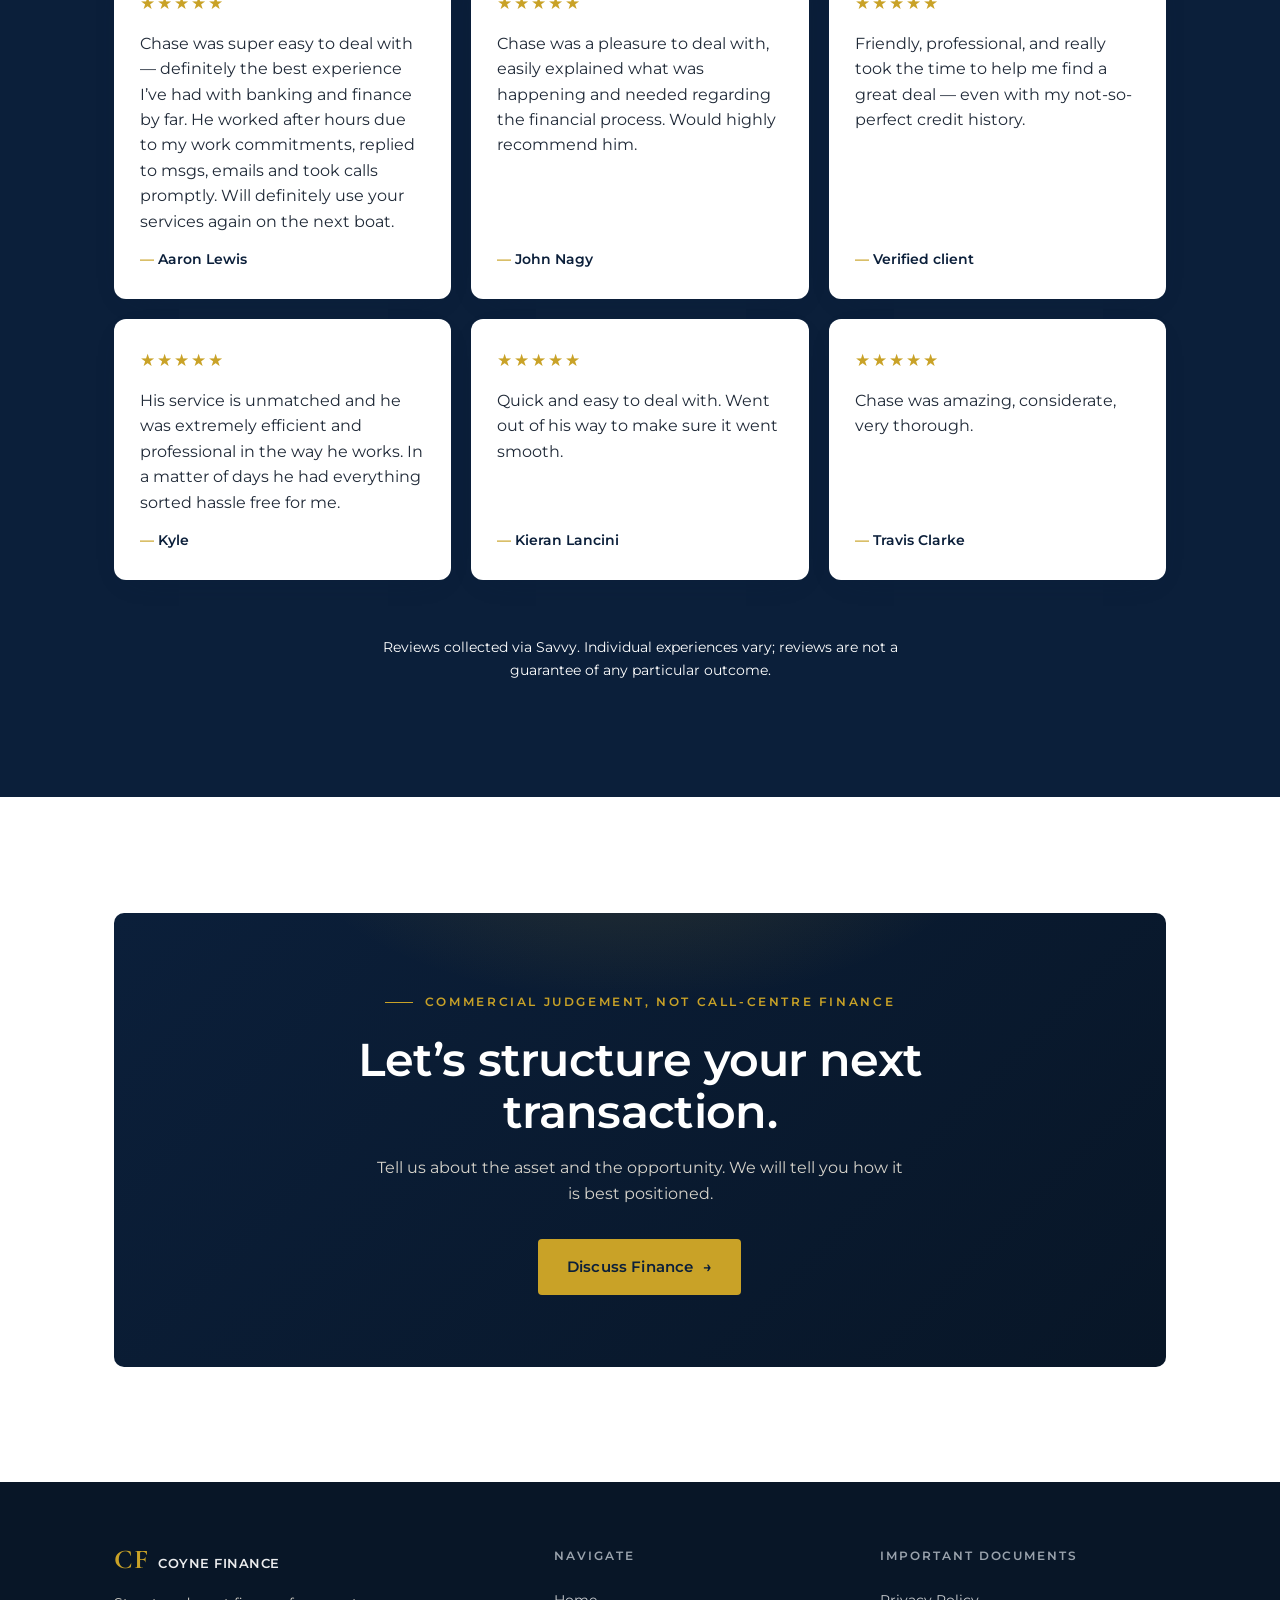
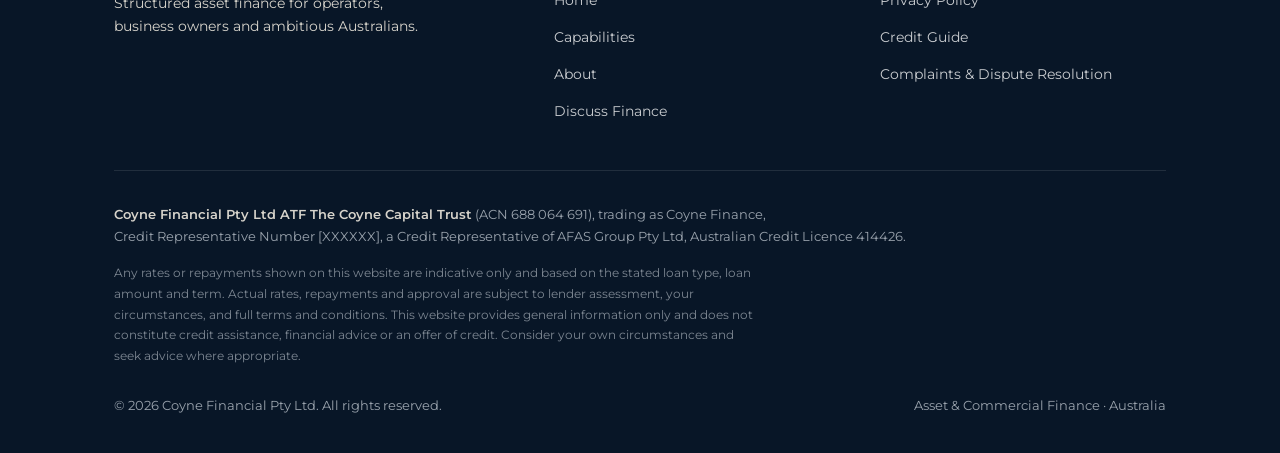
==== commit d82b7b00: "Add client reviews section (4.9/5, pulled from Savvy agency page) Navy social-proof section on home " ====
--- a/index.html
+++ b/index.html
@@ -310,6 +310,66 @@
       </div>
     </section>
 
+    <!-- ============ CLIENT REVIEWS ============ -->
+    <section class="section section--navy" id="reviews">
+      <div class="wrap">
+        <div class="s-head s-head--center" data-reveal>
+          <span class="eyebrow">Client reviews</span>
+          <h2>Rated 4.9 / 5 by the people we’ve funded.</h2>
+          <div class="rating-badge"><span class="rating-badge__stars" aria-hidden="true">★★★★★</span><span class="rating-badge__num">4.9 / 5 average</span></div>
+          <p class="lead" style="margin-inline:auto;">A selection of verified client reviews, collected via Savvy.</p>
+        </div>
+        <div class="reviews-grid mt-l">
+          <figure class="review" data-reveal>
+            <div class="review__stars" aria-label="5 out of 5">★★★★★</div>
+            <blockquote>Been in business for 30 years. Easiest finance I have ever ever arranged. See you next time.</blockquote>
+            <figcaption>Christopher Fisher</figcaption>
+          </figure>
+          <figure class="review" data-reveal data-delay="1">
+            <div class="review__stars" aria-label="5 out of 5">★★★★★</div>
+            <blockquote>From the initial phone call from Chase, the process was seamless. Constant contact made the process extremely easy. My financial needs were met very quickly. I appreciate Chase’s professionalism and the way he conducted himself. Definitely will recommend Chase for future finance.</blockquote>
+            <figcaption>Andrew Hoelscher</figcaption>
+          </figure>
+          <figure class="review" data-reveal data-delay="2">
+            <div class="review__stars" aria-label="5 out of 5">★★★★★</div>
+            <blockquote>Chase made the whole process super smooth and I had my money within 24hrs. Super quick and easy.</blockquote>
+            <figcaption>Jake Sparenburg</figcaption>
+          </figure>
+          <figure class="review" data-reveal>
+            <div class="review__stars" aria-label="5 out of 5">★★★★★</div>
+            <blockquote>Chase was super easy to deal with — definitely the best experience I’ve had with banking and finance by far. He worked after hours due to my work commitments, replied to msgs, emails and took calls promptly. Will definitely use your services again on the next boat.</blockquote>
+            <figcaption>Aaron Lewis</figcaption>
+          </figure>
+          <figure class="review" data-reveal data-delay="1">
+            <div class="review__stars" aria-label="5 out of 5">★★★★★</div>
+            <blockquote>Chase was a pleasure to deal with, easily explained what was happening and needed regarding the financial process. Would highly recommend him.</blockquote>
+            <figcaption>John Nagy</figcaption>
+          </figure>
+          <figure class="review" data-reveal data-delay="2">
+            <div class="review__stars" aria-label="5 out of 5">★★★★★</div>
+            <blockquote>Friendly, professional, and really took the time to help me find a great deal — even with my not-so-perfect credit history.</blockquote>
+            <figcaption>Verified client</figcaption>
+          </figure>
+          <figure class="review" data-reveal>
+            <div class="review__stars" aria-label="5 out of 5">★★★★★</div>
+            <blockquote>His service is unmatched and he was extremely efficient and professional in the way he works. In a matter of days he had everything sorted hassle free for me.</blockquote>
+            <figcaption>Kyle</figcaption>
+          </figure>
+          <figure class="review" data-reveal data-delay="1">
+            <div class="review__stars" aria-label="5 out of 5">★★★★★</div>
+            <blockquote>Quick and easy to deal with. Went out of his way to make sure it went smooth.</blockquote>
+            <figcaption>Kieran Lancini</figcaption>
+          </figure>
+          <figure class="review" data-reveal data-delay="2">
+            <div class="review__stars" aria-label="5 out of 5">★★★★★</div>
+            <blockquote>Chase was amazing, considerate, very thorough.</blockquote>
+            <figcaption>Travis Clarke</figcaption>
+          </figure>
+        </div>
+        <p class="lender-note center mt-l" data-reveal>Reviews collected via Savvy. Individual experiences vary; reviews are not a guarantee of any particular outcome.</p>
+      </div>
+    </section>
+
     <!-- ============ FOUNDER / FINAL CTA ============ -->
     <section class="section">
       <div class="wrap">
--- a/assets/css/styles.css
+++ b/assets/css/styles.css
@@ -281,14 +281,30 @@
 .lender-grid li:hover { border-color: var(--stone); box-shadow: var(--shadow-soft); transform: translateY(-3px); }
 .lender-note { max-width: 60ch; margin-inline: auto; font-size: .9rem; }
 
-/* Logo: greyscale + dimmed by default, true colour on hover. Falls back to the
-   lender name if a logo file is missing (img self-removes via onerror). */
+/* Logo: full colour. Falls back to the lender name if a logo file is missing
+   (img self-removes via onerror). */
 .lender-logo {
   max-height: 46px; max-width: 84%; width: auto; object-fit: contain;
-  filter: grayscale(1); opacity: .78; transition: filter .3s var(--ease), opacity .3s;
-}
-.lender-grid li:hover .lender-logo { filter: none; opacity: 1; }
+}
 .lender-logo + .lender-name { display: none; }
+
+/* ====================================================================
+   CLIENT REVIEWS
+   ==================================================================== */
+.rating-badge { display: inline-flex; align-items: center; gap: 12px; margin: 18px 0 6px; }
+.rating-badge__stars { color: var(--gold); font-size: 1.3rem; letter-spacing: 3px; }
+.rating-badge__num { color: var(--white); font-weight: 600; font-size: .95rem; letter-spacing: .02em; }
+.reviews-grid {
+  display: grid; grid-template-columns: repeat(auto-fill, minmax(300px, 1fr)); gap: 20px;
+}
+.review {
+  background: var(--white); border-radius: 12px; padding: 28px 26px; margin: 0;
+  display: flex; flex-direction: column; gap: 14px; box-shadow: var(--shadow-soft);
+}
+.review__stars { color: var(--gold); font-size: 1.05rem; letter-spacing: 2px; }
+.review blockquote { margin: 0; color: var(--ink); font-size: .98rem; line-height: 1.62; }
+.review figcaption { color: var(--navy); font-weight: 600; font-size: .9rem; margin-top: auto; }
+.review figcaption::before { content: "— "; color: var(--gold); }
 
 /* ====================================================================
    PROCESS STEPS
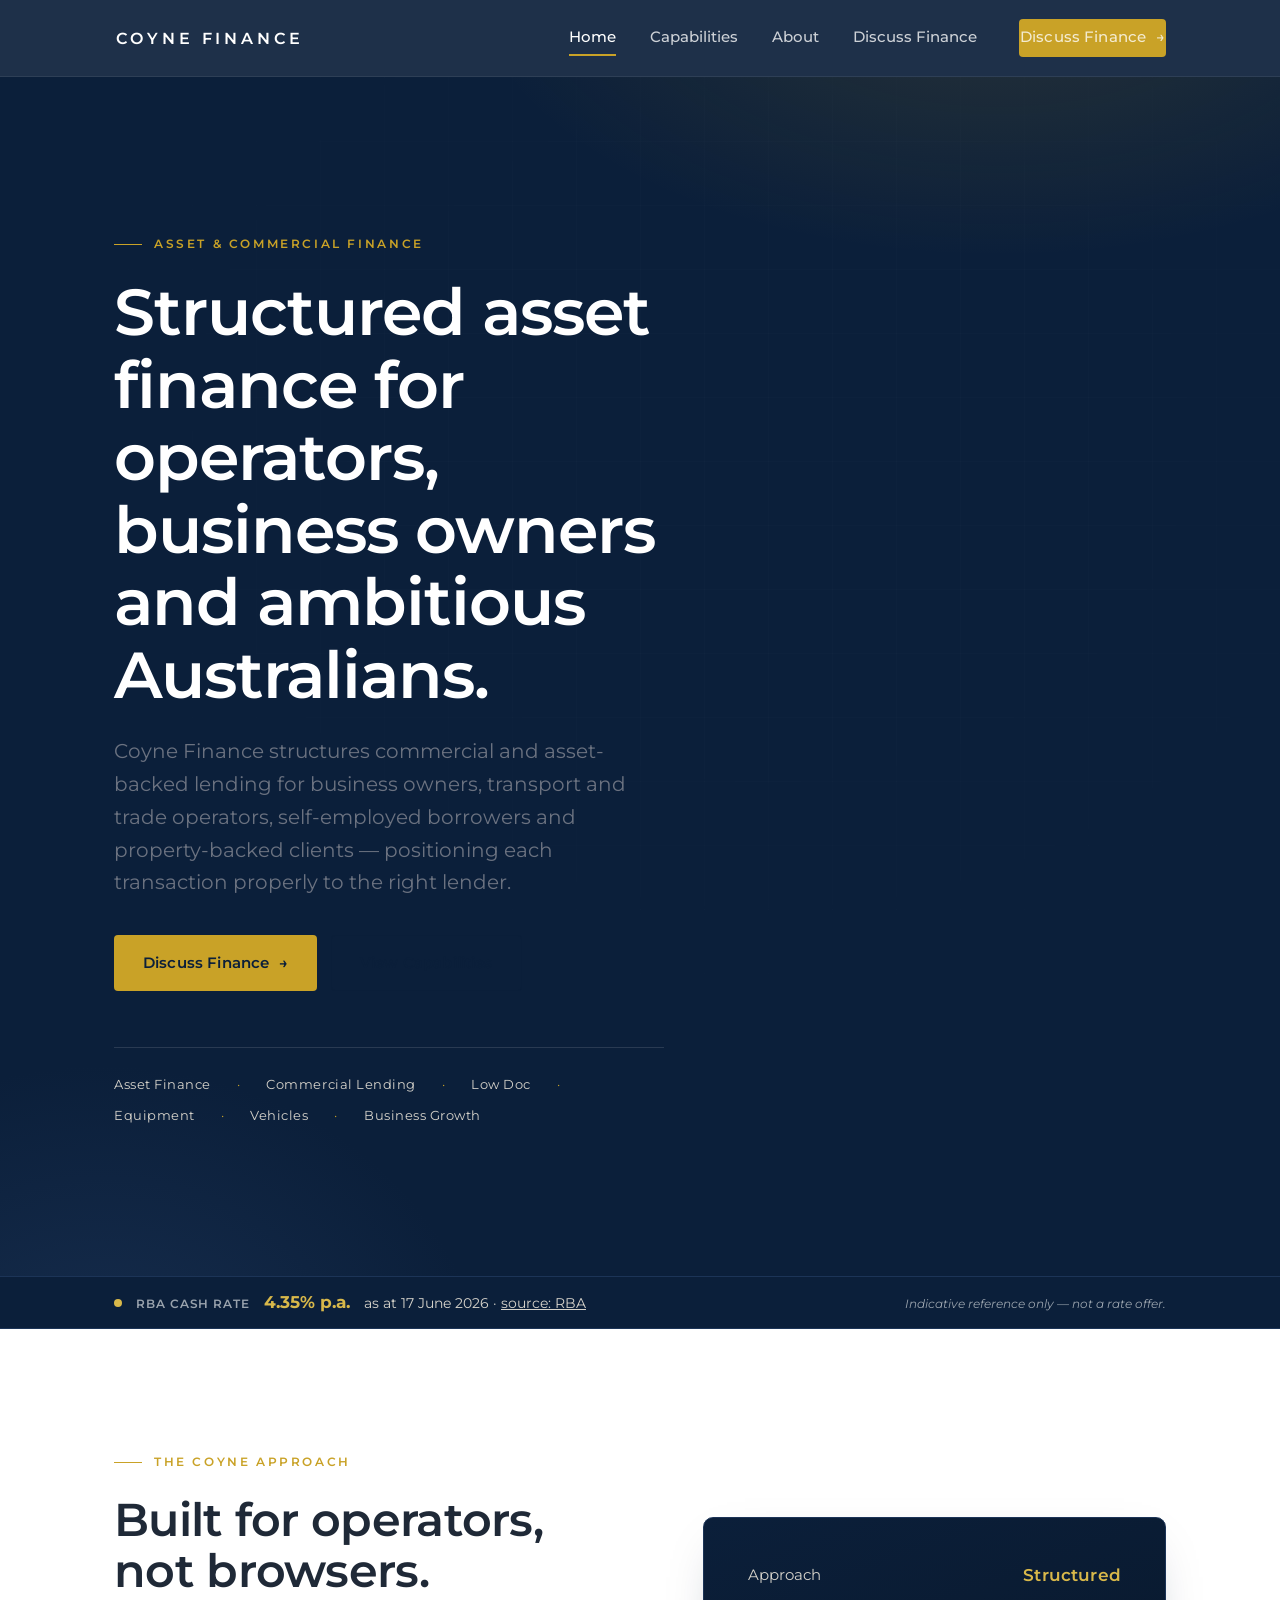
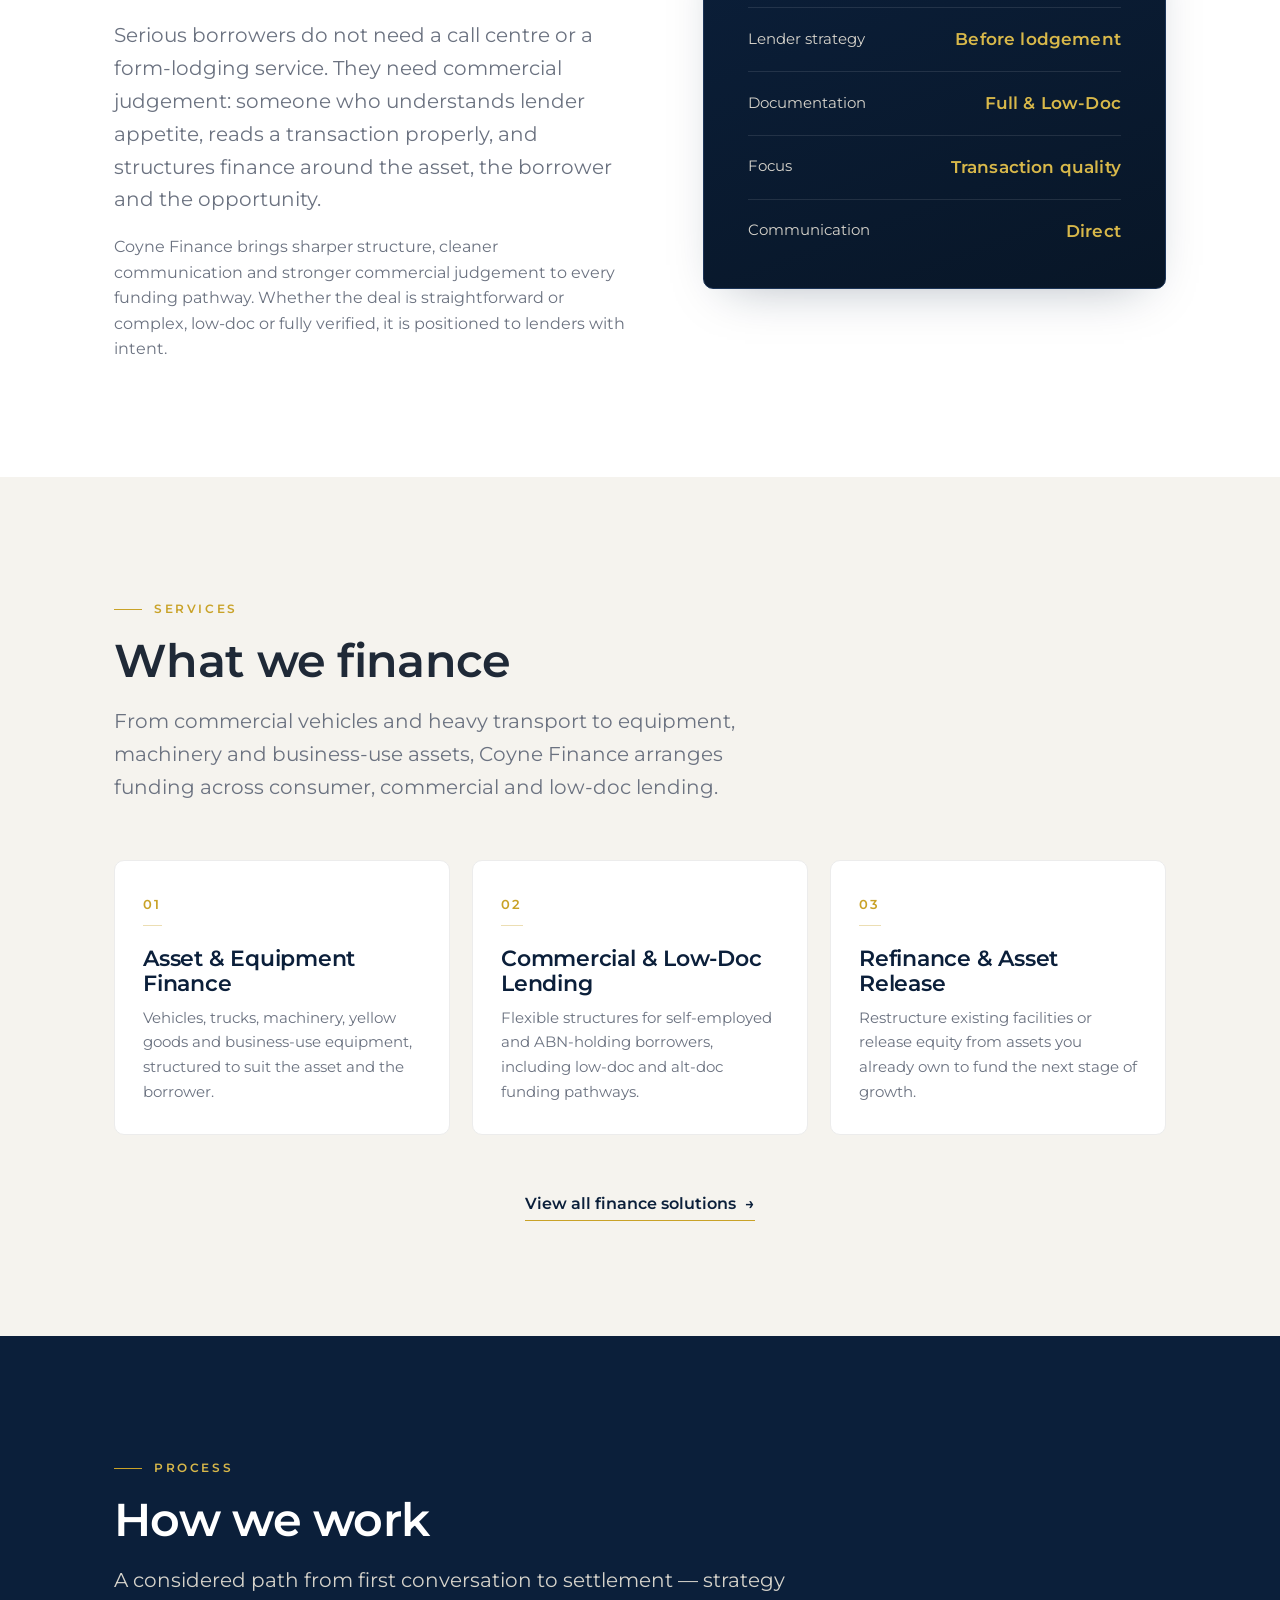
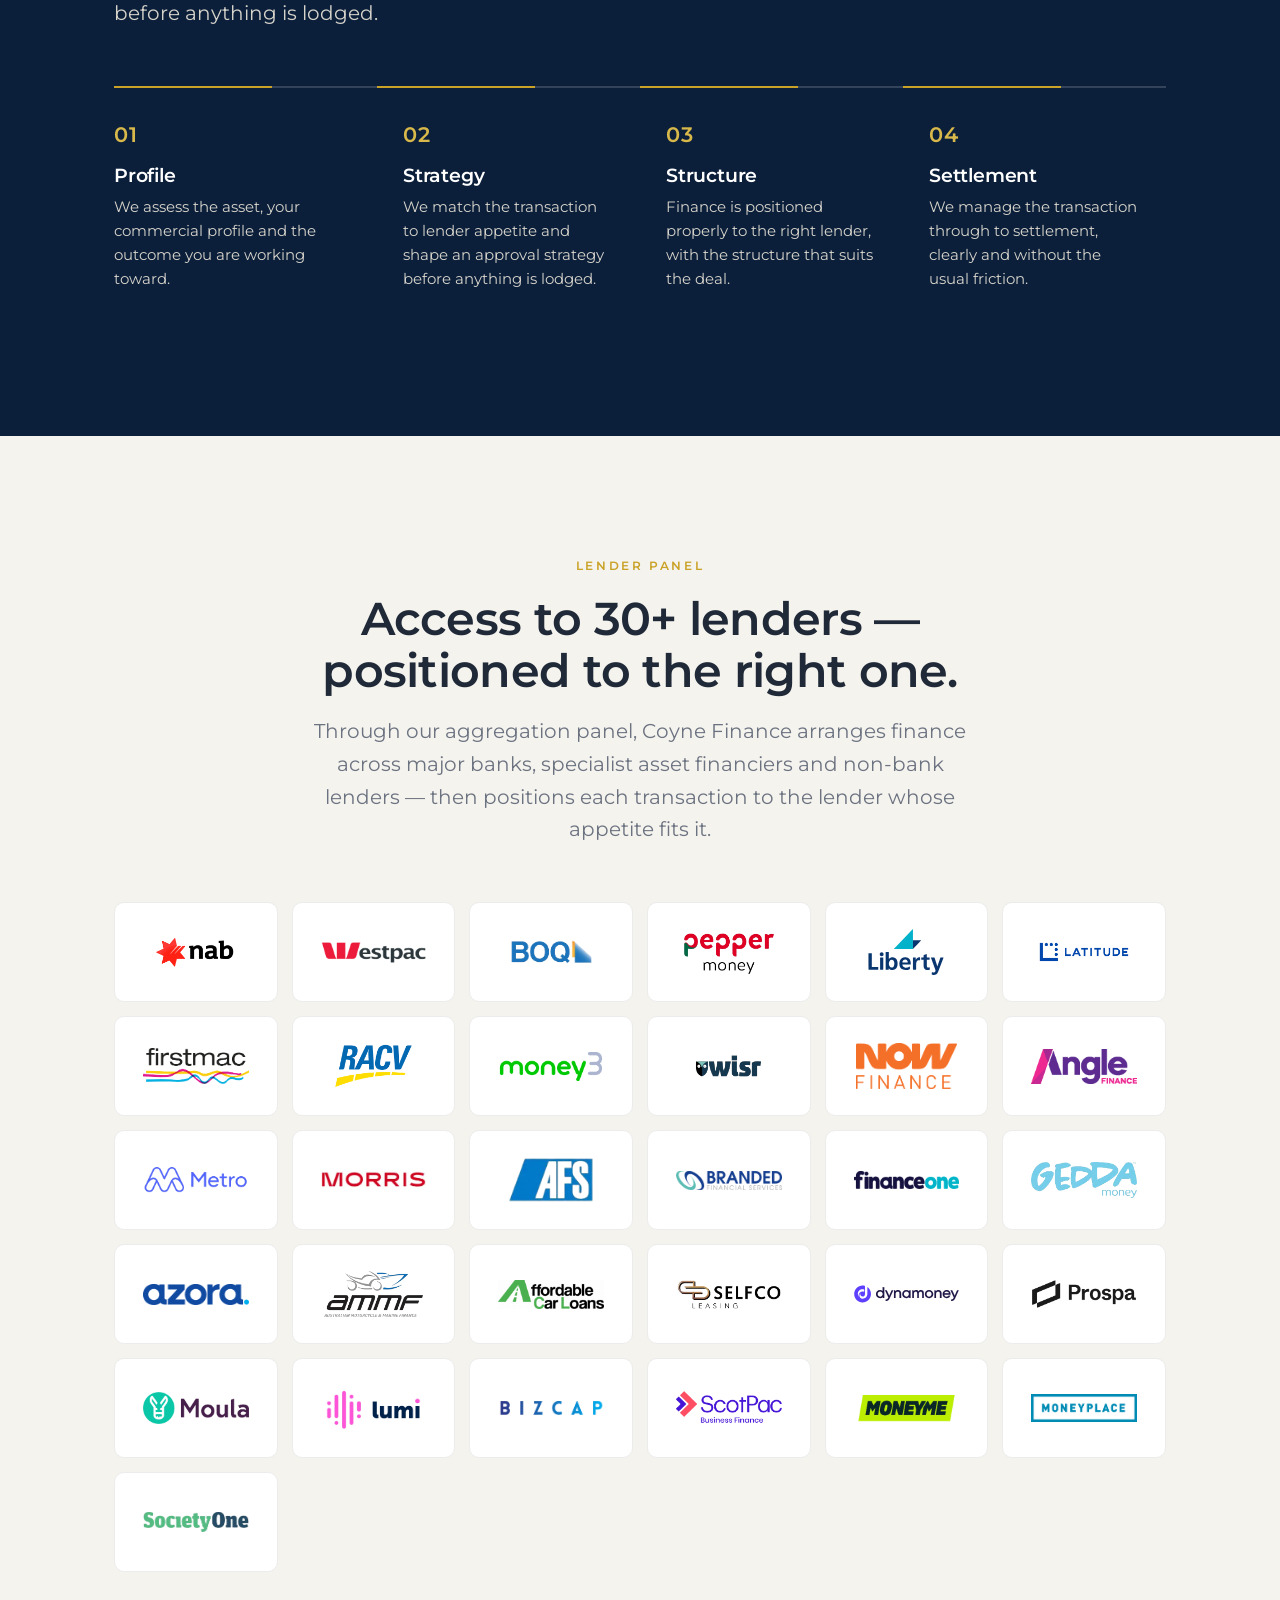
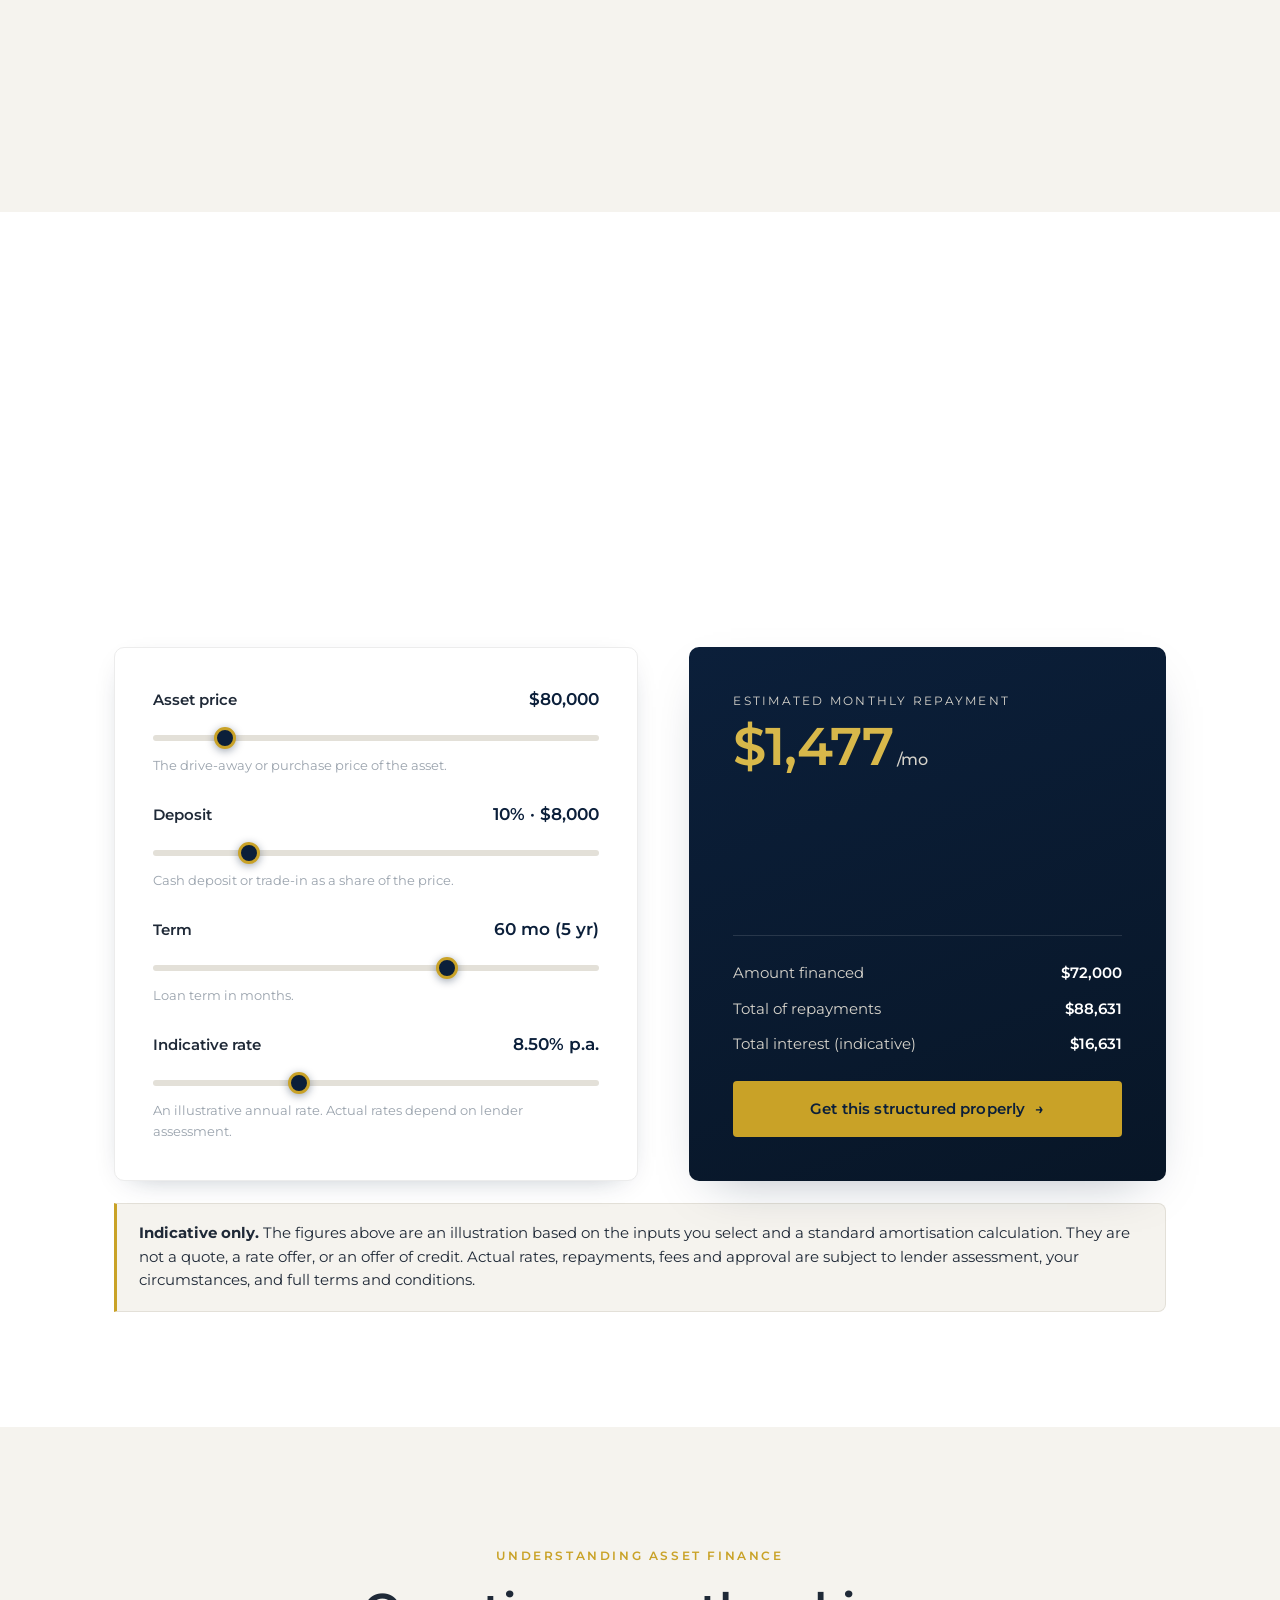
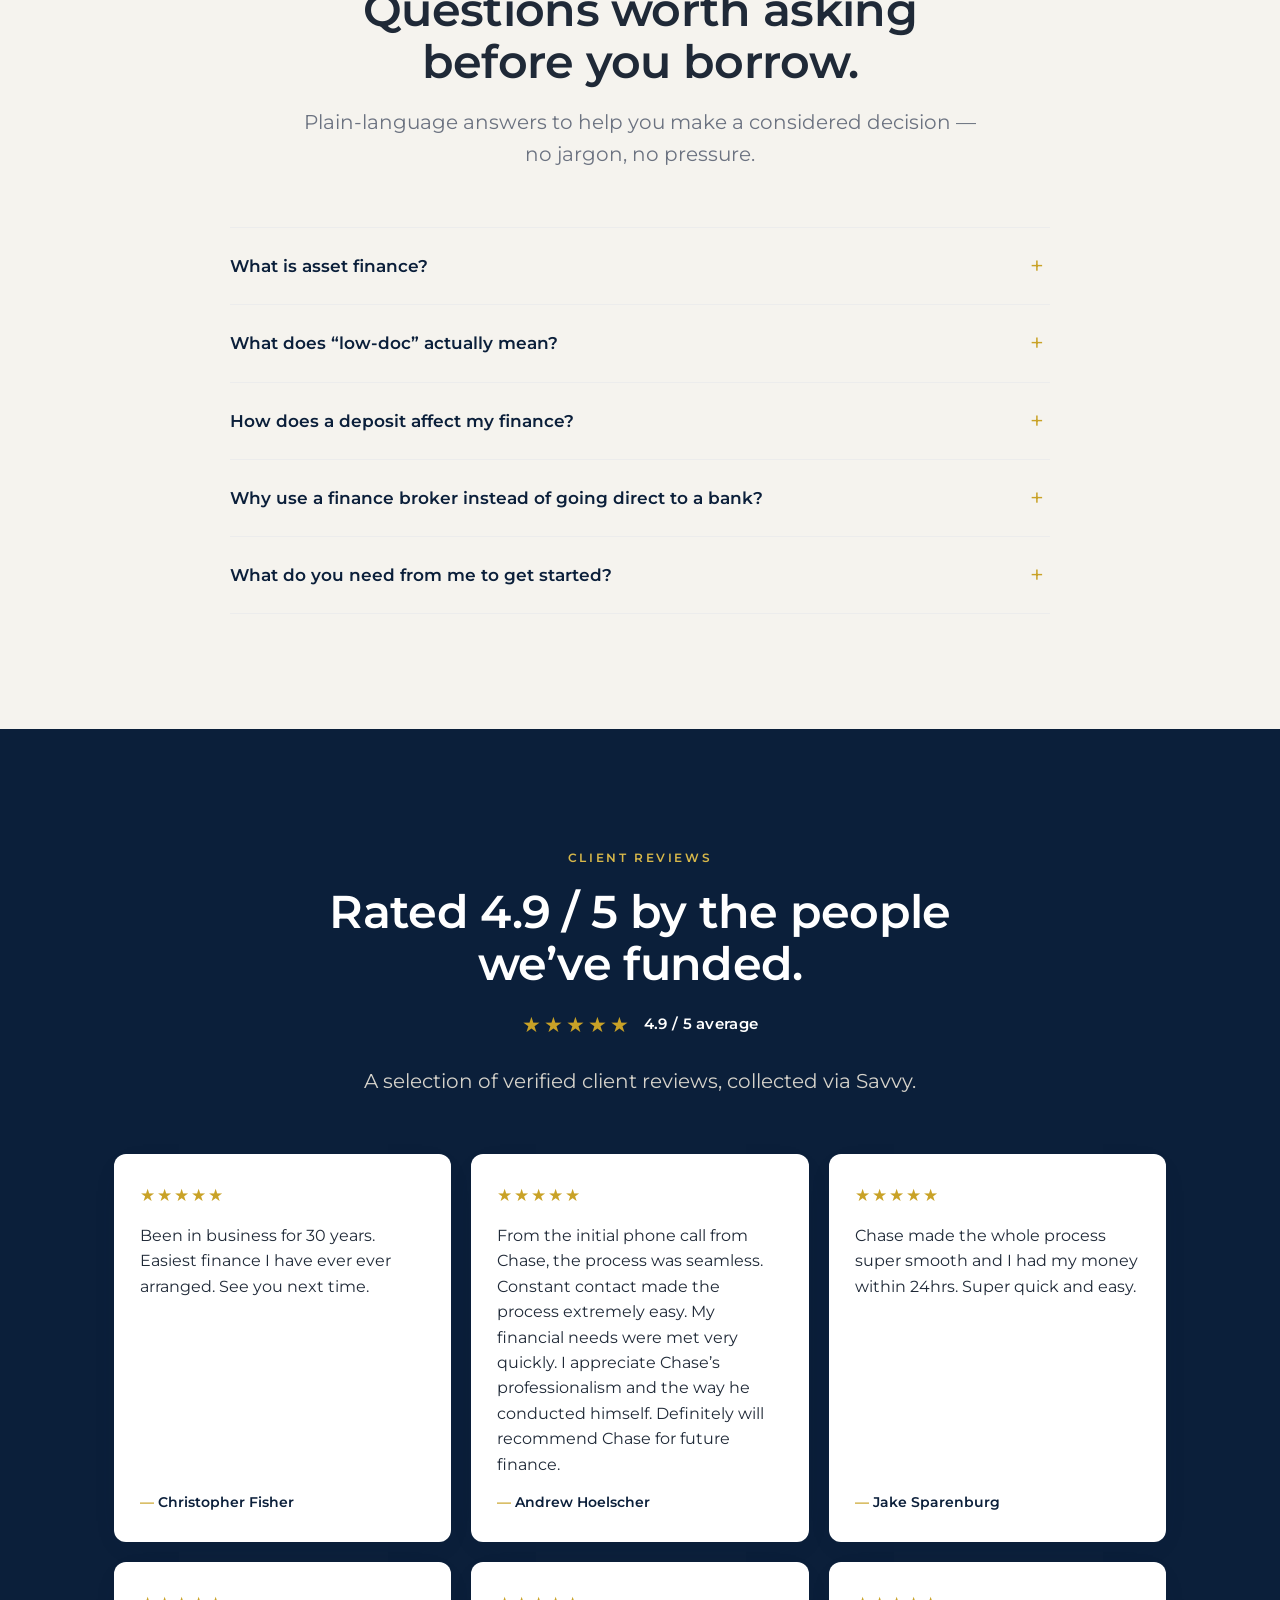
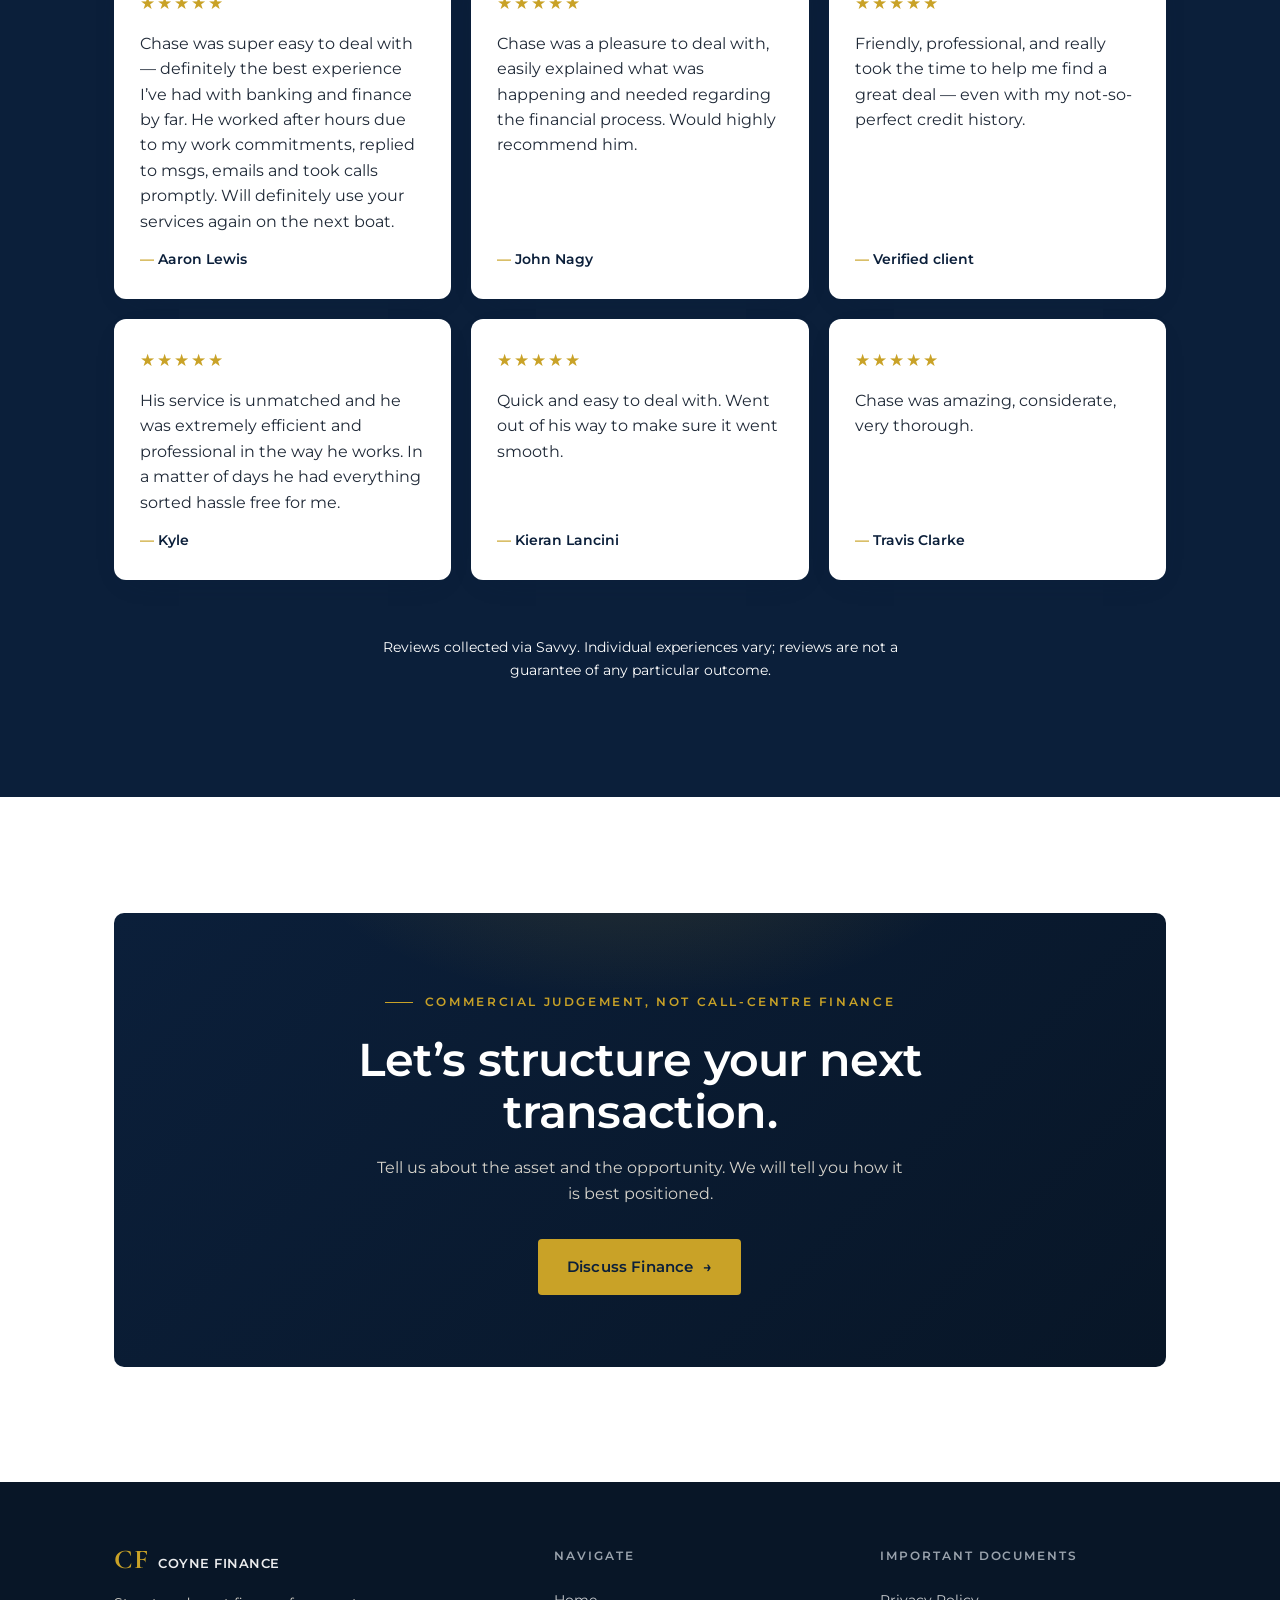
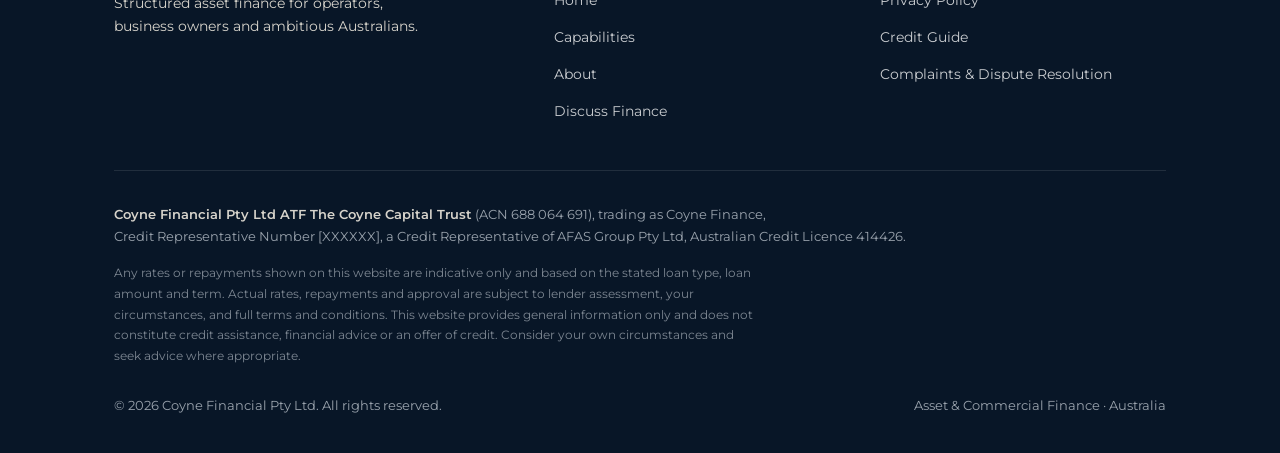
==== commit a1af5864: "Reviews always visible (remove scroll-reveal gating on cards) Testimonials are key social proof; don" ====
--- a/index.html
+++ b/index.html
@@ -320,47 +320,47 @@
           <p class="lead" style="margin-inline:auto;">A selection of verified client reviews, collected via Savvy.</p>
         </div>
         <div class="reviews-grid mt-l">
-          <figure class="review" data-reveal>
+          <figure class="review">
             <div class="review__stars" aria-label="5 out of 5">★★★★★</div>
             <blockquote>Been in business for 30 years. Easiest finance I have ever ever arranged. See you next time.</blockquote>
             <figcaption>Christopher Fisher</figcaption>
           </figure>
-          <figure class="review" data-reveal data-delay="1">
+          <figure class="review">
             <div class="review__stars" aria-label="5 out of 5">★★★★★</div>
             <blockquote>From the initial phone call from Chase, the process was seamless. Constant contact made the process extremely easy. My financial needs were met very quickly. I appreciate Chase’s professionalism and the way he conducted himself. Definitely will recommend Chase for future finance.</blockquote>
             <figcaption>Andrew Hoelscher</figcaption>
           </figure>
-          <figure class="review" data-reveal data-delay="2">
+          <figure class="review">
             <div class="review__stars" aria-label="5 out of 5">★★★★★</div>
             <blockquote>Chase made the whole process super smooth and I had my money within 24hrs. Super quick and easy.</blockquote>
             <figcaption>Jake Sparenburg</figcaption>
           </figure>
-          <figure class="review" data-reveal>
+          <figure class="review">
             <div class="review__stars" aria-label="5 out of 5">★★★★★</div>
             <blockquote>Chase was super easy to deal with — definitely the best experience I’ve had with banking and finance by far. He worked after hours due to my work commitments, replied to msgs, emails and took calls promptly. Will definitely use your services again on the next boat.</blockquote>
             <figcaption>Aaron Lewis</figcaption>
           </figure>
-          <figure class="review" data-reveal data-delay="1">
+          <figure class="review">
             <div class="review__stars" aria-label="5 out of 5">★★★★★</div>
             <blockquote>Chase was a pleasure to deal with, easily explained what was happening and needed regarding the financial process. Would highly recommend him.</blockquote>
             <figcaption>John Nagy</figcaption>
           </figure>
-          <figure class="review" data-reveal data-delay="2">
+          <figure class="review">
             <div class="review__stars" aria-label="5 out of 5">★★★★★</div>
             <blockquote>Friendly, professional, and really took the time to help me find a great deal — even with my not-so-perfect credit history.</blockquote>
             <figcaption>Verified client</figcaption>
           </figure>
-          <figure class="review" data-reveal>
+          <figure class="review">
             <div class="review__stars" aria-label="5 out of 5">★★★★★</div>
             <blockquote>His service is unmatched and he was extremely efficient and professional in the way he works. In a matter of days he had everything sorted hassle free for me.</blockquote>
             <figcaption>Kyle</figcaption>
           </figure>
-          <figure class="review" data-reveal data-delay="1">
+          <figure class="review">
             <div class="review__stars" aria-label="5 out of 5">★★★★★</div>
             <blockquote>Quick and easy to deal with. Went out of his way to make sure it went smooth.</blockquote>
             <figcaption>Kieran Lancini</figcaption>
           </figure>
-          <figure class="review" data-reveal data-delay="2">
+          <figure class="review">
             <div class="review__stars" aria-label="5 out of 5">★★★★★</div>
             <blockquote>Chase was amazing, considerate, very thorough.</blockquote>
             <figcaption>Travis Clarke</figcaption>
